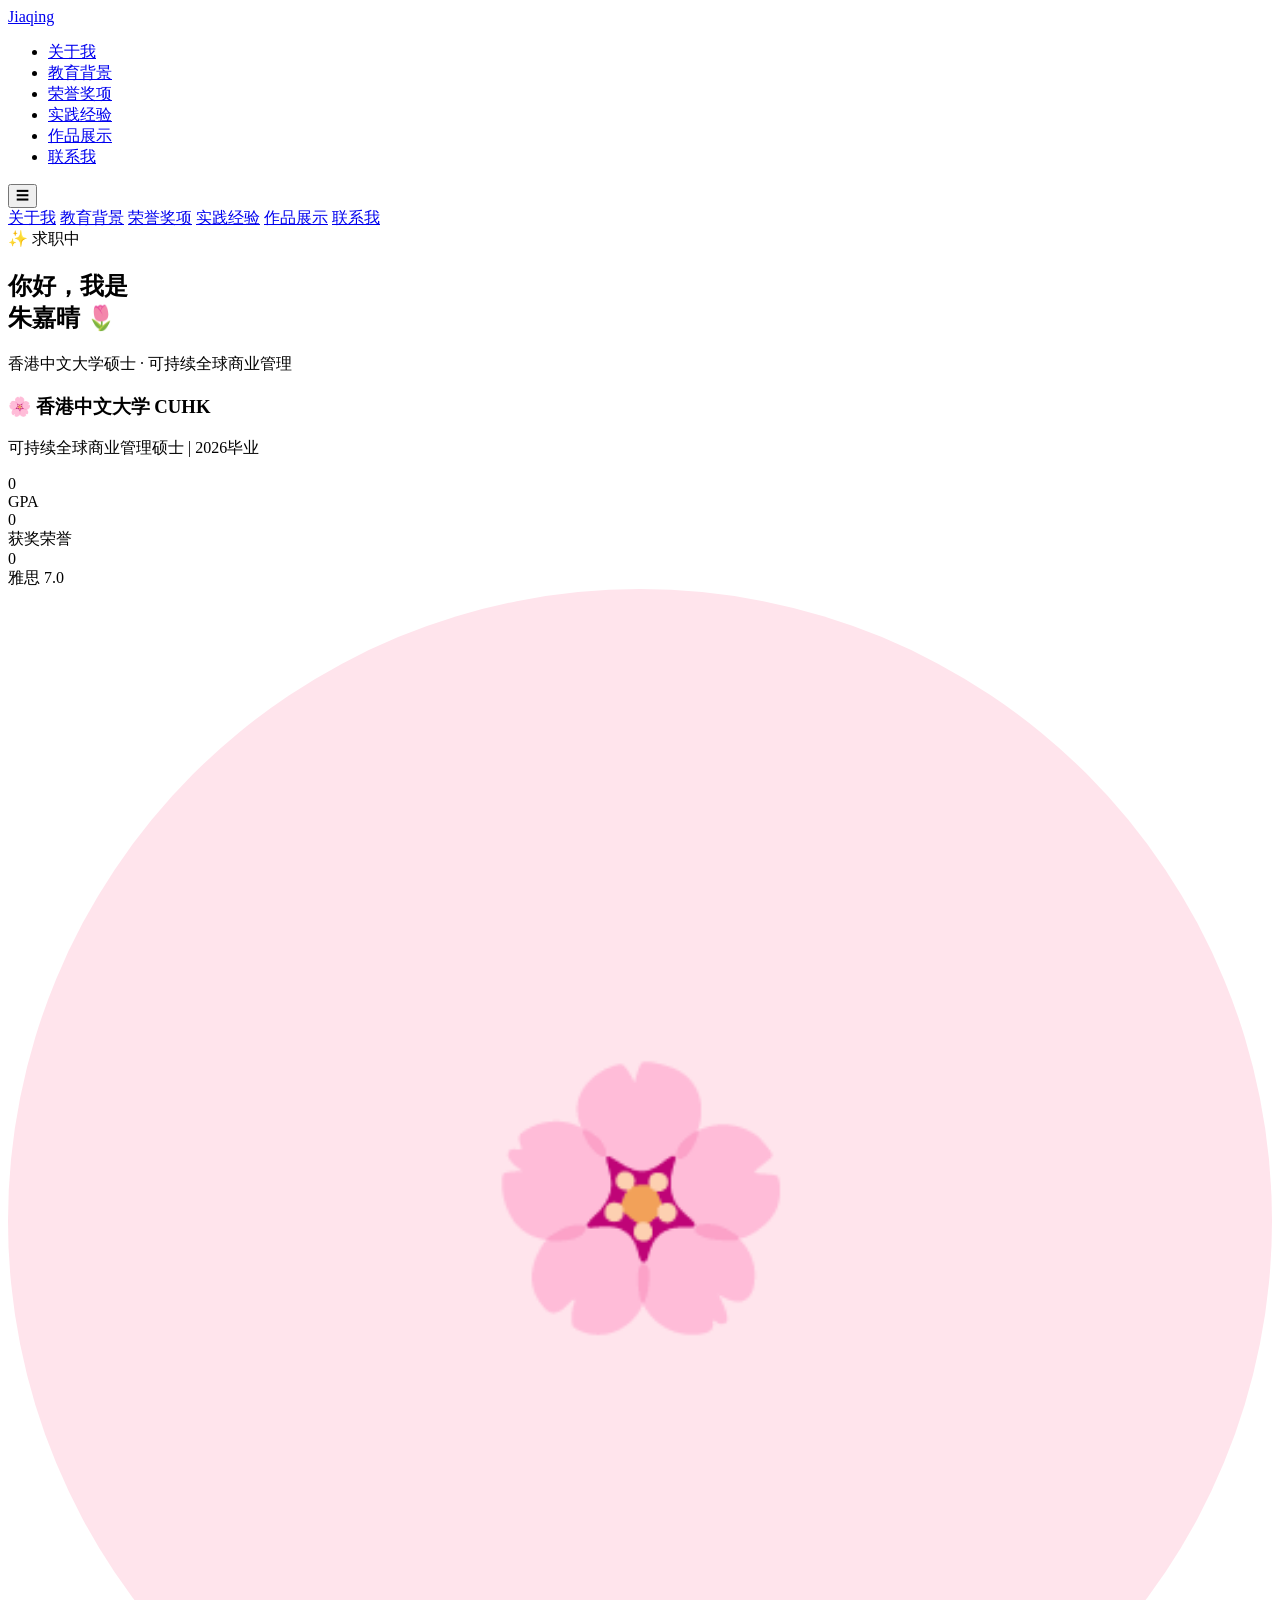
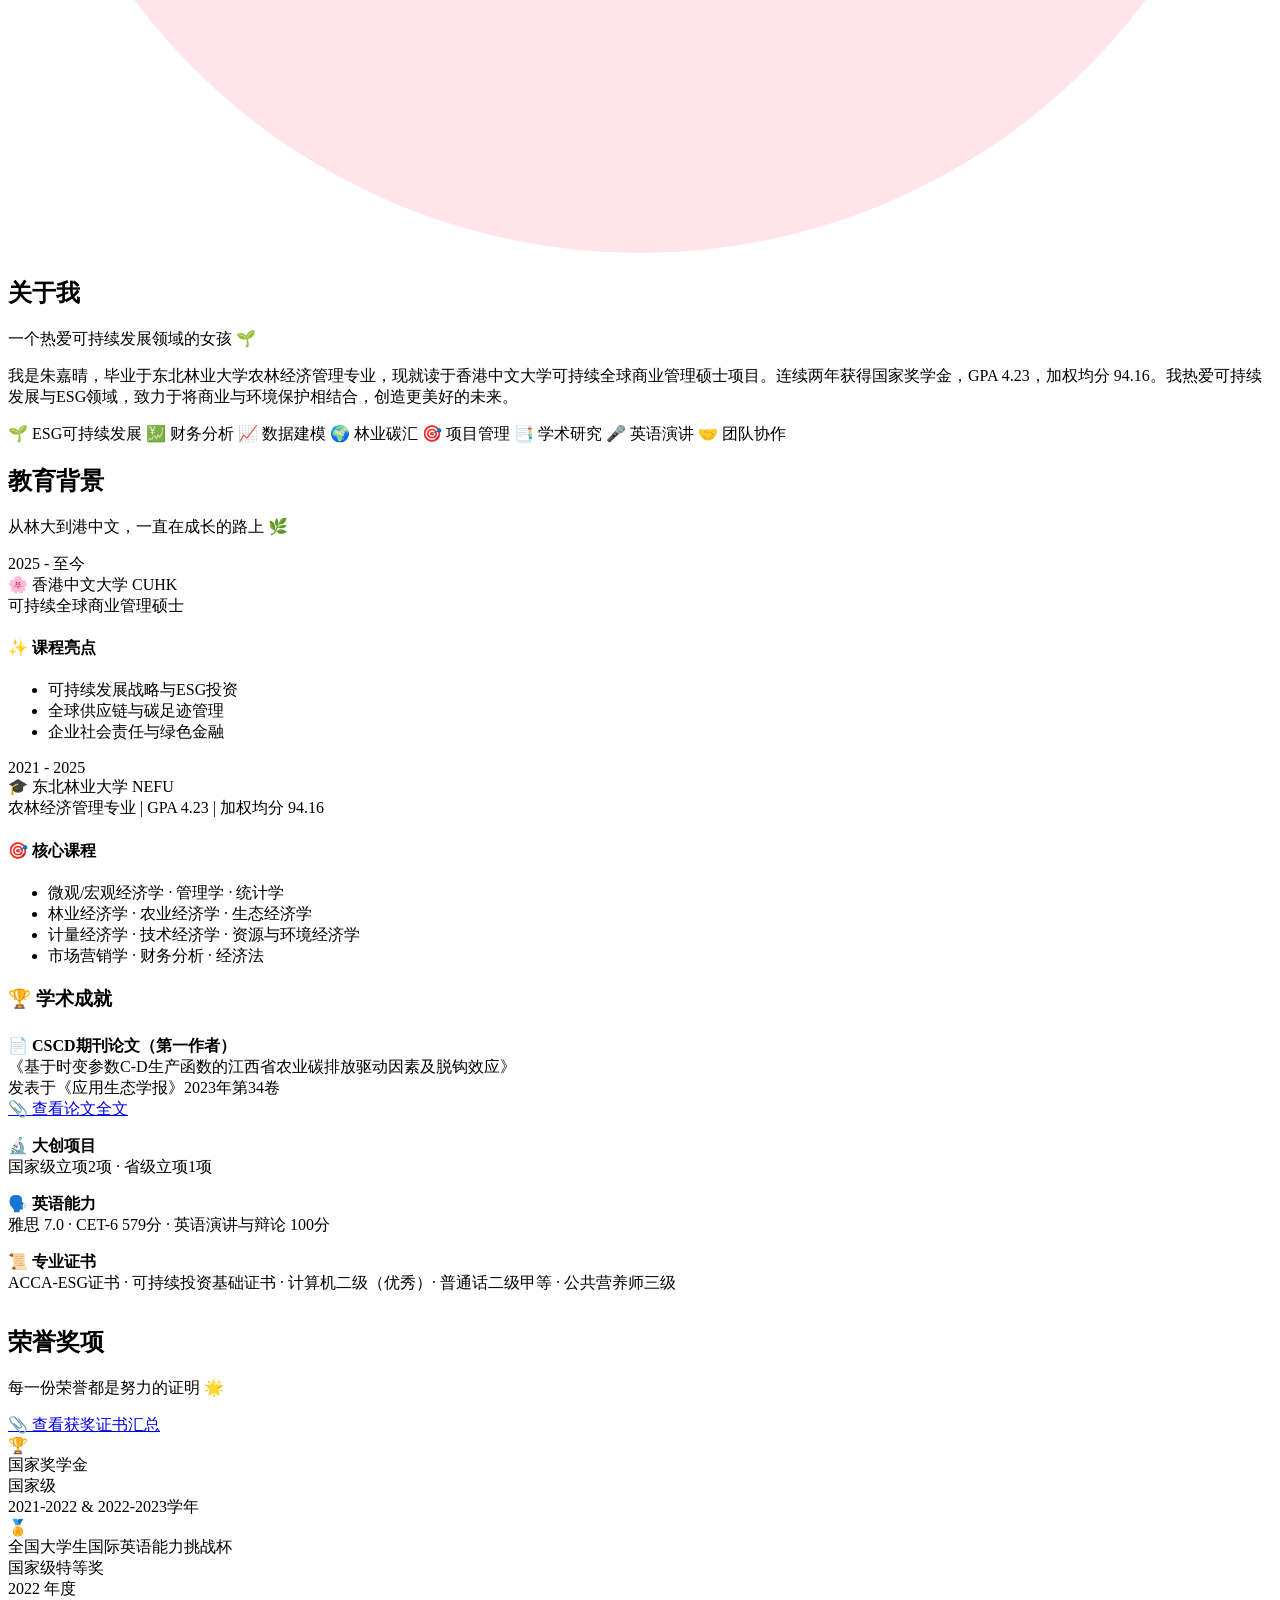
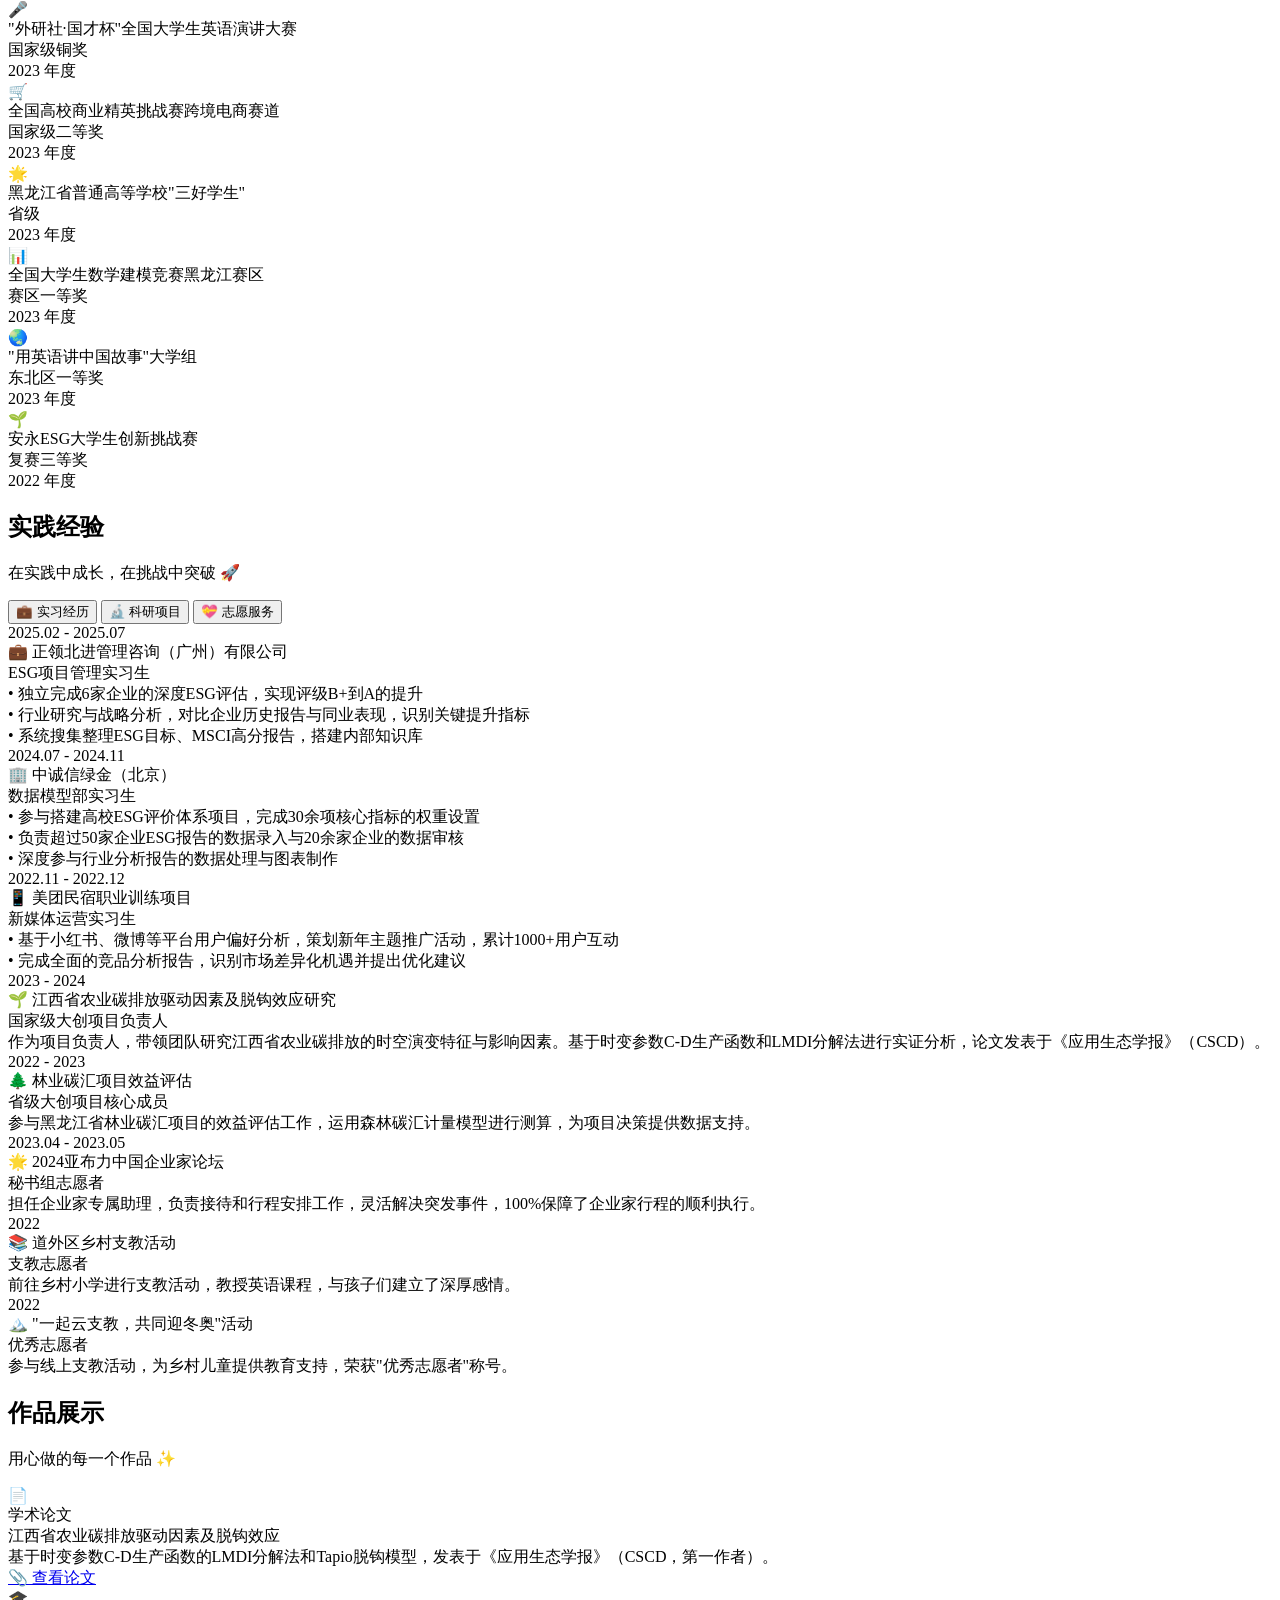
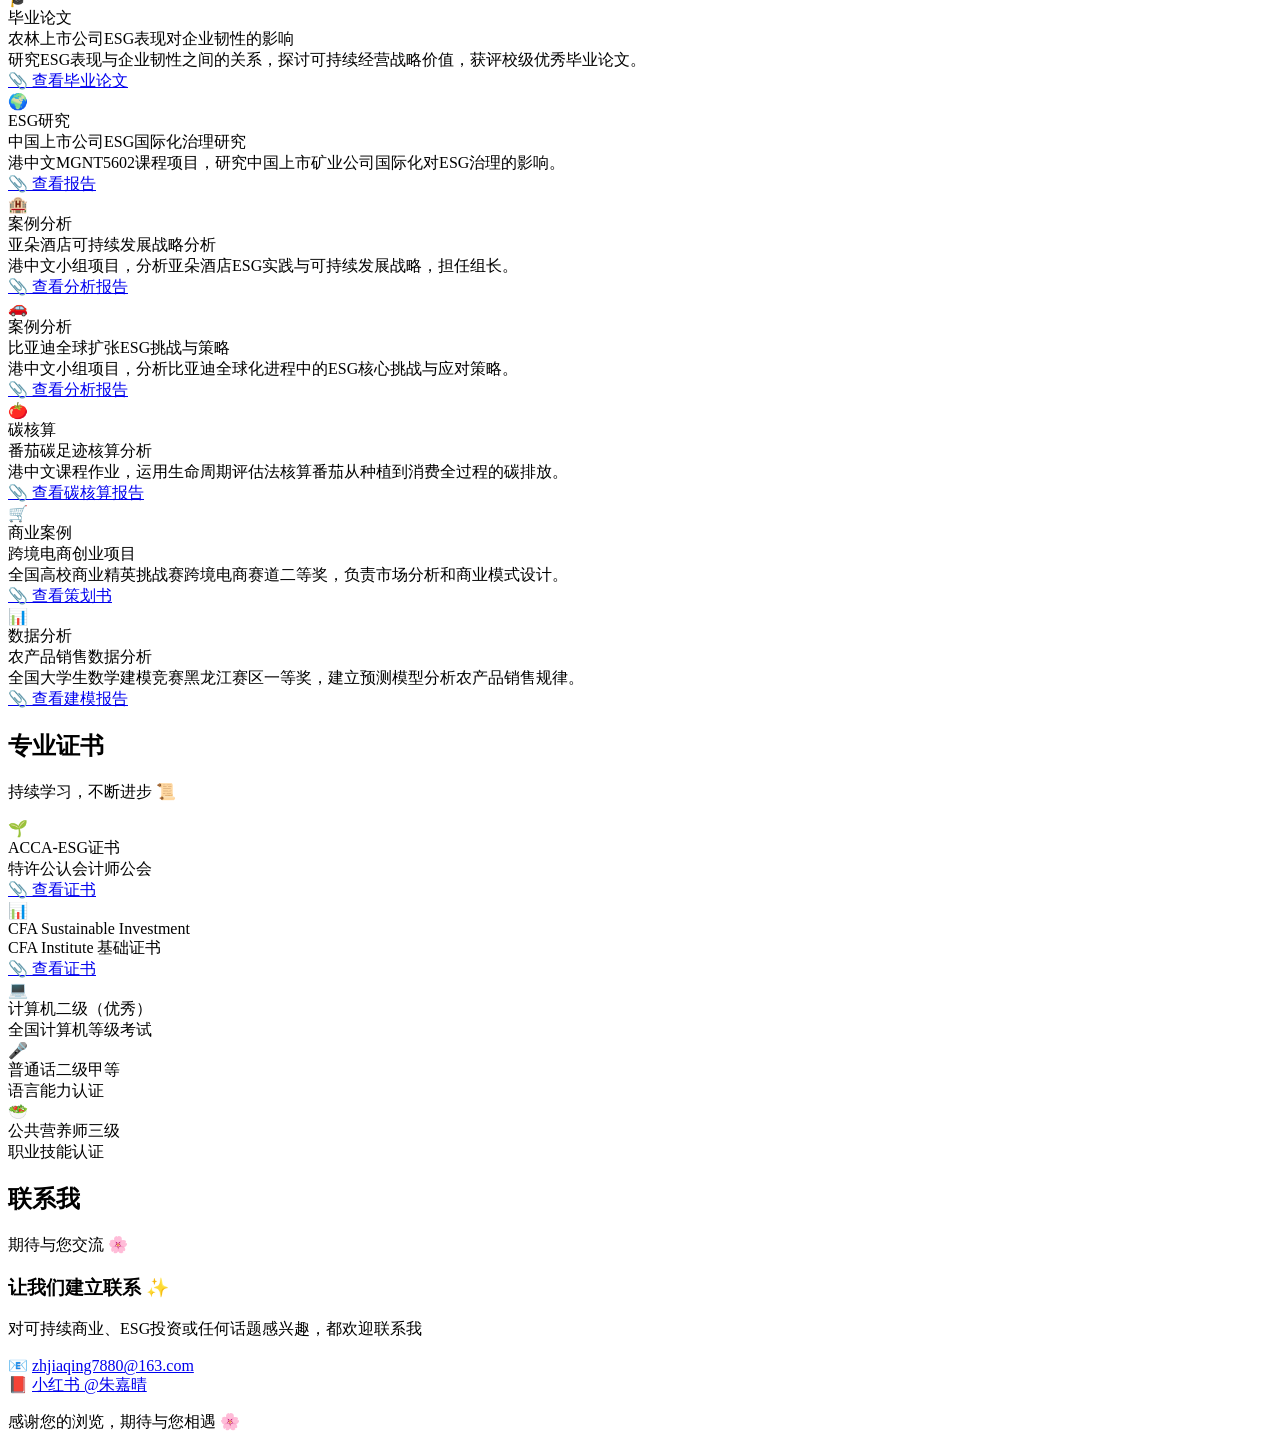
==== index.html @ a4c02001 "Add index.html" ====
<!DOCTYPE html>
<html lang="zh-CN">
<head>
  <meta charset="UTF-8">
  <meta name="viewport" content="width=device-width, initial-scale=1.0">
  <title>朱嘉晴 | 可持续商业管理</title>
  <link rel="preconnect" href="https://fonts.googleapis.com">
  <link rel="preconnect" href="https://fonts.gstatic.com" crossorigin>
  <link href="https://fonts.googleapis.com/css2?family=Noto+Sans+SC:wght@400;500;600;700;800&display=swap" rel="stylesheet">
  <link rel="stylesheet" href="styles.css">
</head>
<body>
  <!-- 导航栏 -->
  <nav class="navbar">
    <div class="nav-container">
      <a href="#" class="nav-logo">Jiaqing</a>
      <ul class="nav-links">
        <li><a href="#about" class="active">关于我</a></li>
        <li><a href="#education">教育背景</a></li>
        <li><a href="#honors">荣誉奖项</a></li>
        <li><a href="#experience">实践经验</a></li>
        <li><a href="#works">作品展示</a></li>
        <li><a href="#contact">联系我</a></li>
      </ul>
      <button class="mobile-menu-btn" onclick="toggleMobileMenu()">☰</button>
    </div>
    <div class="mobile-nav" id="mobileNav">
      <a href="#about">关于我</a>
      <a href="#education">教育背景</a>
      <a href="#honors">荣誉奖项</a>
      <a href="#experience">实践经验</a>
      <a href="#works">作品展示</a>
      <a href="#contact">联系我</a>
    </div>
  </nav>

  <!-- Hero区域 -->
  <section class="hero" id="hero">
    <div class="hero-container">
      <div class="hero-content">
        <span class="hero-badge">✨ 求职中</span>
        <h1 class="hero-title">
          你好，我是<br>
          <span>朱嘉晴</span> 🌷
        </h1>
        <p class="hero-subtitle">香港中文大学硕士 · 可持续全球商业管理</p>
        
        <div class="hero-university">
          <h3>🌸 香港中文大学 CUHK</h3>
          <p>可持续全球商业管理硕士 | 2026毕业</p>
        </div>
        
        <div class="hero-stats">
          <div class="stat-item">
            <div class="stat-number" data-target="4.23">0</div>
            <div class="stat-label">GPA</div>
          </div>
          <div class="stat-item">
            <div class="stat-number" data-target="35">0</div>
            <div class="stat-label">获奖荣誉</div>
          </div>
          <div class="stat-item">
            <div class="stat-number" data-target="7.0">0</div>
            <div class="stat-label">雅思 7.0</div>
          </div>
        </div>
      </div>
      
      <div class="hero-avatar">
        <div class="avatar-container">
          <div class="avatar-circle">
            <img src="avatar.jpg" alt="朱嘉晴" onerror="this.src='data:image/svg+xml,<svg xmlns=%22http://www.w3.org/2000/svg%22 viewBox=%220 0 400 400%22><circle fill=%22%23FFE4EC%22 cx=%22200%22 cy=%22200%22 r=%22200%22/><text x=%22200%22 y=%22220%22 text-anchor=%22middle%22 fill=%22%23FF9CC2%22 font-size=%2280%22>🌸</text></svg>'">
          </div>
          <div class="avatar-decoration"></div>
        </div>
      </div>
    </div>
  </section>

  <!-- 关于我 -->
  <section class="container" id="about">
    <div class="section-title">
      <h2>关于我</h2>
      <p>一个热爱可持续发展领域的女孩 🌱</p>
    </div>
    <div class="about scroll-animate">
      <p class="about-intro">
        我是朱嘉晴，毕业于东北林业大学农林经济管理专业，现就读于香港中文大学可持续全球商业管理硕士项目。连续两年获得国家奖学金，GPA 4.23，加权均分 94.16。我热爱可持续发展与ESG领域，致力于将商业与环境保护相结合，创造更美好的未来。
      </p>
      
      <div class="skills-grid">
        <span class="skill-tag">🌱 ESG可持续发展</span>
        <span class="skill-tag">💹 财务分析</span>
        <span class="skill-tag">📈 数据建模</span>
        <span class="skill-tag">🌍 林业碳汇</span>
        <span class="skill-tag">🎯 项目管理</span>
        <span class="skill-tag">📑 学术研究</span>
        <span class="skill-tag">🎤 英语演讲</span>
        <span class="skill-tag">🤝 团队协作</span>
      </div>
    </div>
  </section>

  <!-- 教育背景 -->
  <section class="container" id="education">
    <div class="section-title">
      <h2>教育背景</h2>
      <p>从林大到港中文，一直在成长的路上 🌿</p>
    </div>
    <div class="education-grid">
      <div class="education-main scroll-animate">
        <div class="timeline">
          <div class="timeline-item">
            <div class="timeline-date">2025 - 至今</div>
            <div class="timeline-title">🌸 香港中文大学 CUHK</div>
            <div class="timeline-subtitle">可持续全球商业管理硕士</div>
            <div class="edu-highlight">
              <h4>✨ 课程亮点</h4>
              <ul>
                <li>可持续发展战略与ESG投资</li>
                <li>全球供应链与碳足迹管理</li>
                <li>企业社会责任与绿色金融</li>
              </ul>
            </div>
          </div>
          
          <div class="timeline-item">
            <div class="timeline-date">2021 - 2025</div>
            <div class="timeline-title">🎓 东北林业大学 NEFU</div>
            <div class="timeline-subtitle">农林经济管理专业 | GPA 4.23 | 加权均分 94.16</div>
            <div class="edu-highlight">
              <h4>🎯 核心课程</h4>
              <ul>
                <li>微观/宏观经济学 · 管理学 · 统计学</li>
                <li>林业经济学 · 农业经济学 · 生态经济学</li>
                <li>计量经济学 · 技术经济学 · 资源与环境经济学</li>
                <li>市场营销学 · 财务分析 · 经济法</li>
              </ul>
            </div>
          </div>
        </div>
      </div>
      
      <div class="scroll-animate">
        <div class="about" style="margin-bottom: 1.5rem;">
          <h3 style="color: var(--pink-deep); margin-bottom: 1rem;">🏆 学术成就</h3>
          <ul style="list-style: none; padding: 0;">
            <li style="padding: 0.5rem 0; border-bottom: 1px dashed var(--pink-soft);">
              <strong>📄 CSCD期刊论文（第一作者）</strong><br>
              <span style="color: var(--text-light);">《基于时变参数C-D生产函数的江西省农业碳排放驱动因素及脱钩效应》<br>发表于《应用生态学报》2023年第34卷</span>
              <br><a href="documents/学术论文/基于时变参数C-D生产函数...业碳排放驱动因素及脱钩效应_朱嘉晴.pdf" target="_blank" class="doc-link">📎 查看论文全文</a>
            </li>
            <li style="padding: 0.5rem 0; border-bottom: 1px dashed var(--pink-soft);">
              <strong>🔬 大创项目</strong><br>
              <span style="color: var(--text-light);">国家级立项2项 · 省级立项1项</span>
            </li>
            <li style="padding: 0.5rem 0; border-bottom: 1px dashed var(--pink-soft);">
              <strong>🗣️ 英语能力</strong><br>
              <span style="color: var(--text-light);">雅思 7.0 · CET-6 579分 · 英语演讲与辩论 100分</span>
            </li>
            <li style="padding: 0.5rem 0;">
              <strong>📜 专业证书</strong><br>
              <span style="color: var(--text-light);">ACCA-ESG证书 · 可持续投资基础证书 · 计算机二级（优秀）· 普通话二级甲等 · 公共营养师三级</span>
            </li>
          </ul>
        </div>
      </div>
    </div>
  </section>

      <!-- 荣誉奖项 -->
  <section class="container" id="honors">
    <div class="section-title">
      <h2>荣誉奖项</h2>
      <p>每一份荣誉都是努力的证明 🌟</p>
      <a href="documents/证书证明/获奖证明.pdf" target="_blank" class="section-doc-link">📎 查看获奖证书汇总</a>
    </div>
    <div class="honors-grid">
      <div class="honor-card scroll-animate">
        <div class="honor-icon">🏆</div>
        <div class="honor-title">国家奖学金</div>
        <div class="honor-level level-national">国家级</div>
        <div class="honor-year">2021-2022 & 2022-2023学年</div>
      </div>
      
      <div class="honor-card scroll-animate">
        <div class="honor-icon">🏅</div>
        <div class="honor-title">全国大学生国际英语能力挑战杯</div>
        <div class="honor-level level-national">国家级特等奖</div>
        <div class="honor-year">2022 年度</div>
      </div>
      
      <div class="honor-card scroll-animate">
        <div class="honor-icon">🎤</div>
        <div class="honor-title">"外研社·国才杯"全国大学生英语演讲大赛</div>
        <div class="honor-level level-national">国家级铜奖</div>
        <div class="honor-year">2023 年度</div>
      </div>
      
      <div class="honor-card scroll-animate">
        <div class="honor-icon">🛒</div>
        <div class="honor-title">全国高校商业精英挑战赛跨境电商赛道</div>
        <div class="honor-level level-national">国家级二等奖</div>
        <div class="honor-year">2023 年度</div>
      </div>
      
      <div class="honor-card scroll-animate">
        <div class="honor-icon">🌟</div>
        <div class="honor-title">黑龙江省普通高等学校"三好学生"</div>
        <div class="honor-level level-provincial">省级</div>
        <div class="honor-year">2023 年度</div>
      </div>
      
      <div class="honor-card scroll-animate">
        <div class="honor-icon">📊</div>
        <div class="honor-title">全国大学生数学建模竞赛黑龙江赛区</div>
        <div class="honor-level level-provincial">赛区一等奖</div>
        <div class="honor-year">2023 年度</div>
      </div>
      
      <div class="honor-card scroll-animate">
        <div class="honor-icon">🌏</div>
        <div class="honor-title">"用英语讲中国故事"大学组</div>
        <div class="honor-level level-provincial">东北区一等奖</div>
        <div class="honor-year">2023 年度</div>
      </div>
      
      <div class="honor-card scroll-animate">
        <div class="honor-icon">🌱</div>
        <div class="honor-title">安永ESG大学生创新挑战赛</div>
        <div class="honor-level level-provincial">复赛三等奖</div>
        <div class="honor-year">2022 年度</div>
      </div>
    </div>
  </section>

  <!-- 实践经验 -->
  <section class="container" id="experience">
    <div class="section-title">
      <h2>实践经验</h2>
      <p>在实践中成长，在挑战中突破 🚀</p>
    </div>
    
    <div class="experience-tabs">
      <button class="exp-tab active" onclick="switchTab('internship')">💼 实习经历</button>
      <button class="exp-tab" onclick="switchTab('research')">🔬 科研项目</button>
      <button class="exp-tab" onclick="switchTab('volunteer')">💝 志愿服务</button>
    </div>
    
    <div class="about scroll-animate">
      <!-- 实习经历 -->
      <div class="experience-content active" id="internship">
        <div class="timeline">
          <div class="timeline-item">
            <div class="timeline-date">2025.02 - 2025.07</div>
            <div class="timeline-title">💼 正领北进管理咨询（广州）有限公司</div>
            <div class="timeline-subtitle">ESG项目管理实习生</div>
            <div class="timeline-desc">
              • 独立完成6家企业的深度ESG评估，实现评级B+到A的提升<br>
              • 行业研究与战略分析，对比企业历史报告与同业表现，识别关键提升指标<br>
              • 系统搜集整理ESG目标、MSCI高分报告，搭建内部知识库
            </div>
          </div>
          
          <div class="timeline-item">
            <div class="timeline-date">2024.07 - 2024.11</div>
            <div class="timeline-title">🏢 中诚信绿金（北京）</div>
            <div class="timeline-subtitle">数据模型部实习生</div>
            <div class="timeline-desc">
              • 参与搭建高校ESG评价体系项目，完成30余项核心指标的权重设置<br>
              • 负责超过50家企业ESG报告的数据录入与20余家企业的数据审核<br>
              • 深度参与行业分析报告的数据处理与图表制作
            </div>
          </div>
          
          <div class="timeline-item">
            <div class="timeline-date">2022.11 - 2022.12</div>
            <div class="timeline-title">📱 美团民宿职业训练项目</div>
            <div class="timeline-subtitle">新媒体运营实习生</div>
            <div class="timeline-desc">
              • 基于小红书、微博等平台用户偏好分析，策划新年主题推广活动，累计1000+用户互动<br>
              • 完成全面的竞品分析报告，识别市场差异化机遇并提出优化建议
            </div>
          </div>
        </div>
      </div>
      
      <!-- 科研项目 -->
      <div class="experience-content" id="research">
        <div class="timeline">
          <div class="timeline-item">
            <div class="timeline-date">2023 - 2024</div>
            <div class="timeline-title">🌱 江西省农业碳排放驱动因素及脱钩效应研究</div>
            <div class="timeline-subtitle">国家级大创项目负责人</div>
            <div class="timeline-desc">
              作为项目负责人，带领团队研究江西省农业碳排放的时空演变特征与影响因素。基于时变参数C-D生产函数和LMDI分解法进行实证分析，论文发表于《应用生态学报》（CSCD）。
            </div>
          </div>
          
          <div class="timeline-item">
            <div class="timeline-date">2022 - 2023</div>
            <div class="timeline-title">🌲 林业碳汇项目效益评估</div>
            <div class="timeline-subtitle">省级大创项目核心成员</div>
            <div class="timeline-desc">
              参与黑龙江省林业碳汇项目的效益评估工作，运用森林碳汇计量模型进行测算，为项目决策提供数据支持。
            </div>
          </div>
        </div>
      </div>
      
      <!-- 志愿服务 -->
      <div class="experience-content" id="volunteer">
        <div class="timeline">
          <div class="timeline-item">
            <div class="timeline-date">2023.04 - 2023.05</div>
            <div class="timeline-title">🌟 2024亚布力中国企业家论坛</div>
            <div class="timeline-subtitle">秘书组志愿者</div>
            <div class="timeline-desc">
              担任企业家专属助理，负责接待和行程安排工作，灵活解决突发事件，100%保障了企业家行程的顺利执行。
            </div>
          </div>
          
          <div class="timeline-item">
            <div class="timeline-date">2022</div>
            <div class="timeline-title">📚 道外区乡村支教活动</div>
            <div class="timeline-subtitle">支教志愿者</div>
            <div class="timeline-desc">
              前往乡村小学进行支教活动，教授英语课程，与孩子们建立了深厚感情。
            </div>
          </div>
          
          <div class="timeline-item">
            <div class="timeline-date">2022</div>
            <div class="timeline-title">🏔️ "一起云支教，共同迎冬奥"活动</div>
            <div class="timeline-subtitle">优秀志愿者</div>
            <div class="timeline-desc">
              参与线上支教活动，为乡村儿童提供教育支持，荣获"优秀志愿者"称号。
            </div>
          </div>
        </div>
      </div>
    </div>
  </section>

  <!-- 作品展示 -->
  <section class="container" id="works">
    <div class="section-title">
      <h2>作品展示</h2>
      <p>用心做的每一个作品 ✨</p>
    </div>
    <div class="works-grid">
      <div class="work-card scroll-animate">
        <div class="work-image">📄</div>
        <div class="work-content">
          <span class="work-category">学术论文</span>
          <div class="work-title">江西省农业碳排放驱动因素及脱钩效应</div>
          <div class="work-desc">
            基于时变参数C-D生产函数的LMDI分解法和Tapio脱钩模型，发表于《应用生态学报》（CSCD，第一作者）。
          </div>
          <a href="documents/学术论文/基于时变参数C-D生产函数...业碳排放驱动因素及脱钩效应_朱嘉晴.pdf" target="_blank" class="work-link">📎 查看论文</a>
        </div>
      </div>
      
      <div class="work-card scroll-animate">
        <div class="work-image">🎓</div>
        <div class="work-content">
          <span class="work-category">毕业论文</span>
          <div class="work-title">农林上市公司ESG表现对企业韧性的影响</div>
          <div class="work-desc">
            研究ESG表现与企业韧性之间的关系，探讨可持续经营战略价值，获评校级优秀毕业论文。
          </div>
          <a href="documents/学术论文/2023-0189 校样文件 .pdf" target="_blank" class="work-link">📎 查看毕业论文</a>
        </div>
      </div>
      
      <div class="work-card scroll-animate">
        <div class="work-image">🌍</div>
        <div class="work-content">
          <span class="work-category">ESG研究</span>
          <div class="work-title">中国上市公司ESG国际化治理研究</div>
          <div class="work-desc">
            港中文MGNT5602课程项目，研究中国上市矿业公司国际化对ESG治理的影响。
          </div>
          <a href="documents/港中文作业/MGNT5602NA-GroupESGResearchProjectPresentation-20260203.pdf" target="_blank" class="work-link">📎 查看报告</a>
        </div>
      </div>
      
      <div class="work-card scroll-animate">
        <div class="work-image">🏨</div>
        <div class="work-content">
          <span class="work-category">案例分析</span>
          <div class="work-title">亚朵酒店可持续发展战略分析</div>
          <div class="work-desc">
            港中文小组项目，分析亚朵酒店ESG实践与可持续发展战略，担任组长。
          </div>
          <a href="documents/港中文作业/group1 Atour.pdf" target="_blank" class="work-link">📎 查看分析报告</a>
        </div>
      </div>
      
      <div class="work-card scroll-animate">
        <div class="work-image">🚗</div>
        <div class="work-content">
          <span class="work-category">案例分析</span>
          <div class="work-title">比亚迪全球扩张ESG挑战与策略</div>
          <div class="work-desc">
            港中文小组项目，分析比亚迪全球化进程中的ESG核心挑战与应对策略。
          </div>
          <a href="documents/港中文作业/group8-BYD.pdf" target="_blank" class="work-link">📎 查看分析报告</a>
        </div>
      </div>
      
      <div class="work-card scroll-animate">
        <div class="work-image">🍅</div>
        <div class="work-content">
          <span class="work-category">碳核算</span>
          <div class="work-title">番茄碳足迹核算分析</div>
          <div class="work-desc">
            港中文课程作业，运用生命周期评估法核算番茄从种植到消费全过程的碳排放。
          </div>
          <a href="documents/港中文作业/Calculate the carbon footprint of tomatoes(1).pdf" target="_blank" class="work-link">📎 查看碳核算报告</a>
        </div>
      </div>
      
      <div class="work-card scroll-animate">
        <div class="work-image">🛒</div>
        <div class="work-content">
          <span class="work-category">商业案例</span>
          <div class="work-title">跨境电商创业项目</div>
          <div class="work-desc">
            全国高校商业精英挑战赛跨境电商赛道二等奖，负责市场分析和商业模式设计。
          </div>
          <a href="documents/比赛项目/跨境电商直播选品策划书.pdf" target="_blank" class="work-link">📎 查看策划书</a>
        </div>
      </div>
      
      <div class="work-card scroll-animate">
        <div class="work-image">📊</div>
        <div class="work-content">
          <span class="work-category">数据分析</span>
          <div class="work-title">农产品销售数据分析</div>
          <div class="work-desc">
            全国大学生数学建模竞赛黑龙江赛区一等奖，建立预测模型分析农产品销售规律。
          </div>
          <a href="documents/比赛项目/2022数学建模.pdf" target="_blank" class="work-link">📎 查看建模报告</a>
        </div>
      </div>
    </div>
  </section>

  <!-- 证书展示 -->
  <section class="container">
    <div class="section-title">
      <h2>专业证书</h2>
      <p>持续学习，不断进步 📜</p>
    </div>
    <div class="certificates-scroll scroll-animate">
      <div class="cert-card">
        <div class="cert-icon">🌱</div>
        <div class="cert-title">ACCA-ESG证书</div>
        <div class="cert-org">特许公认会计师公会</div>
        <a href="documents/证书证明/ACCA-ESG.pdf" target="_blank" class="cert-link">📎 查看证书</a>
      </div>
      <div class="cert-card">
        <div class="cert-icon">📊</div>
        <div class="cert-title">CFA Sustainable Investment</div>
        <div class="cert-org">CFA Institute 基础证书</div>
        <a href="documents/证书证明/CFA ESG可持续投资基础证书.pdf" target="_blank" class="cert-link">📎 查看证书</a>
      </div>
      <div class="cert-card">
        <div class="cert-icon">💻</div>
        <div class="cert-title">计算机二级（优秀）</div>
        <div class="cert-org">全国计算机等级考试</div>
      </div>
      <div class="cert-card">
        <div class="cert-icon">🎤</div>
        <div class="cert-title">普通话二级甲等</div>
        <div class="cert-org">语言能力认证</div>
      </div>
      <div class="cert-card">
        <div class="cert-icon">🥗</div>
        <div class="cert-title">公共营养师三级</div>
        <div class="cert-org">职业技能认证</div>
      </div>
    </div>
  </section>

  <!-- 联系我 -->
  <section class="container" id="contact">
    <div class="section-title">
      <h2>联系我</h2>
      <p>期待与您交流 🌸</p>
    </div>
    <div class="contact scroll-animate">
      <h3 class="contact-title">让我们建立联系 ✨</h3>
      <p class="contact-subtitle">对可持续商业、ESG投资或任何话题感兴趣，都欢迎联系我</p>
      
      <div class="contact-methods">
        <div class="contact-item">
          <span>📧</span>
          <a href="mailto:zhjiaqing7880@163.com">zhjiaqing7880@163.com</a>
        </div>
        <div class="contact-item">
          <span>📕</span>
          <a href="https://xhslink.com/m/3hFzVVhksET" target="_blank">小红书 @朱嘉晴</a>
        </div>
      </div>
    </div>
  </section>

  <!-- 页脚 -->
  <footer class="footer">
    <p>感谢您的浏览，期待与您相遇 🌸</p>
  </footer>

  <script src="script.js"></script>
</body>
</html>
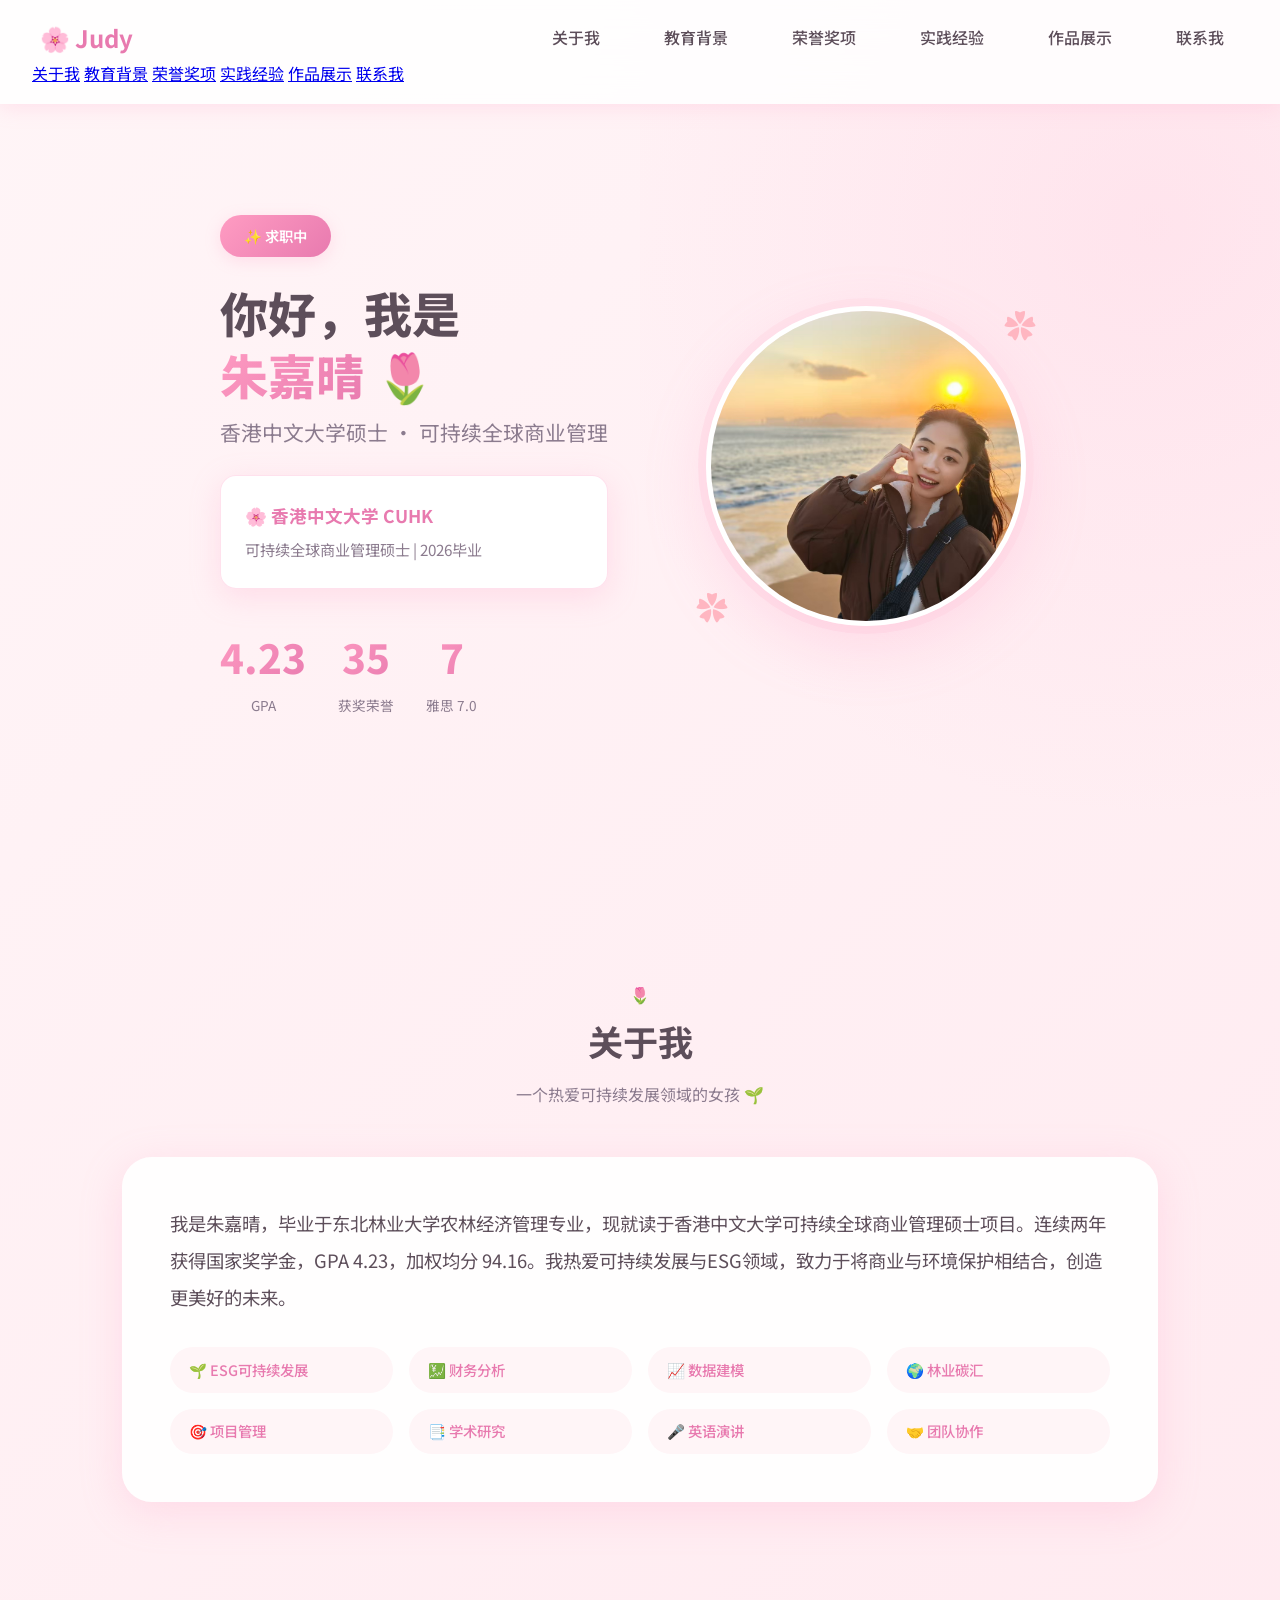
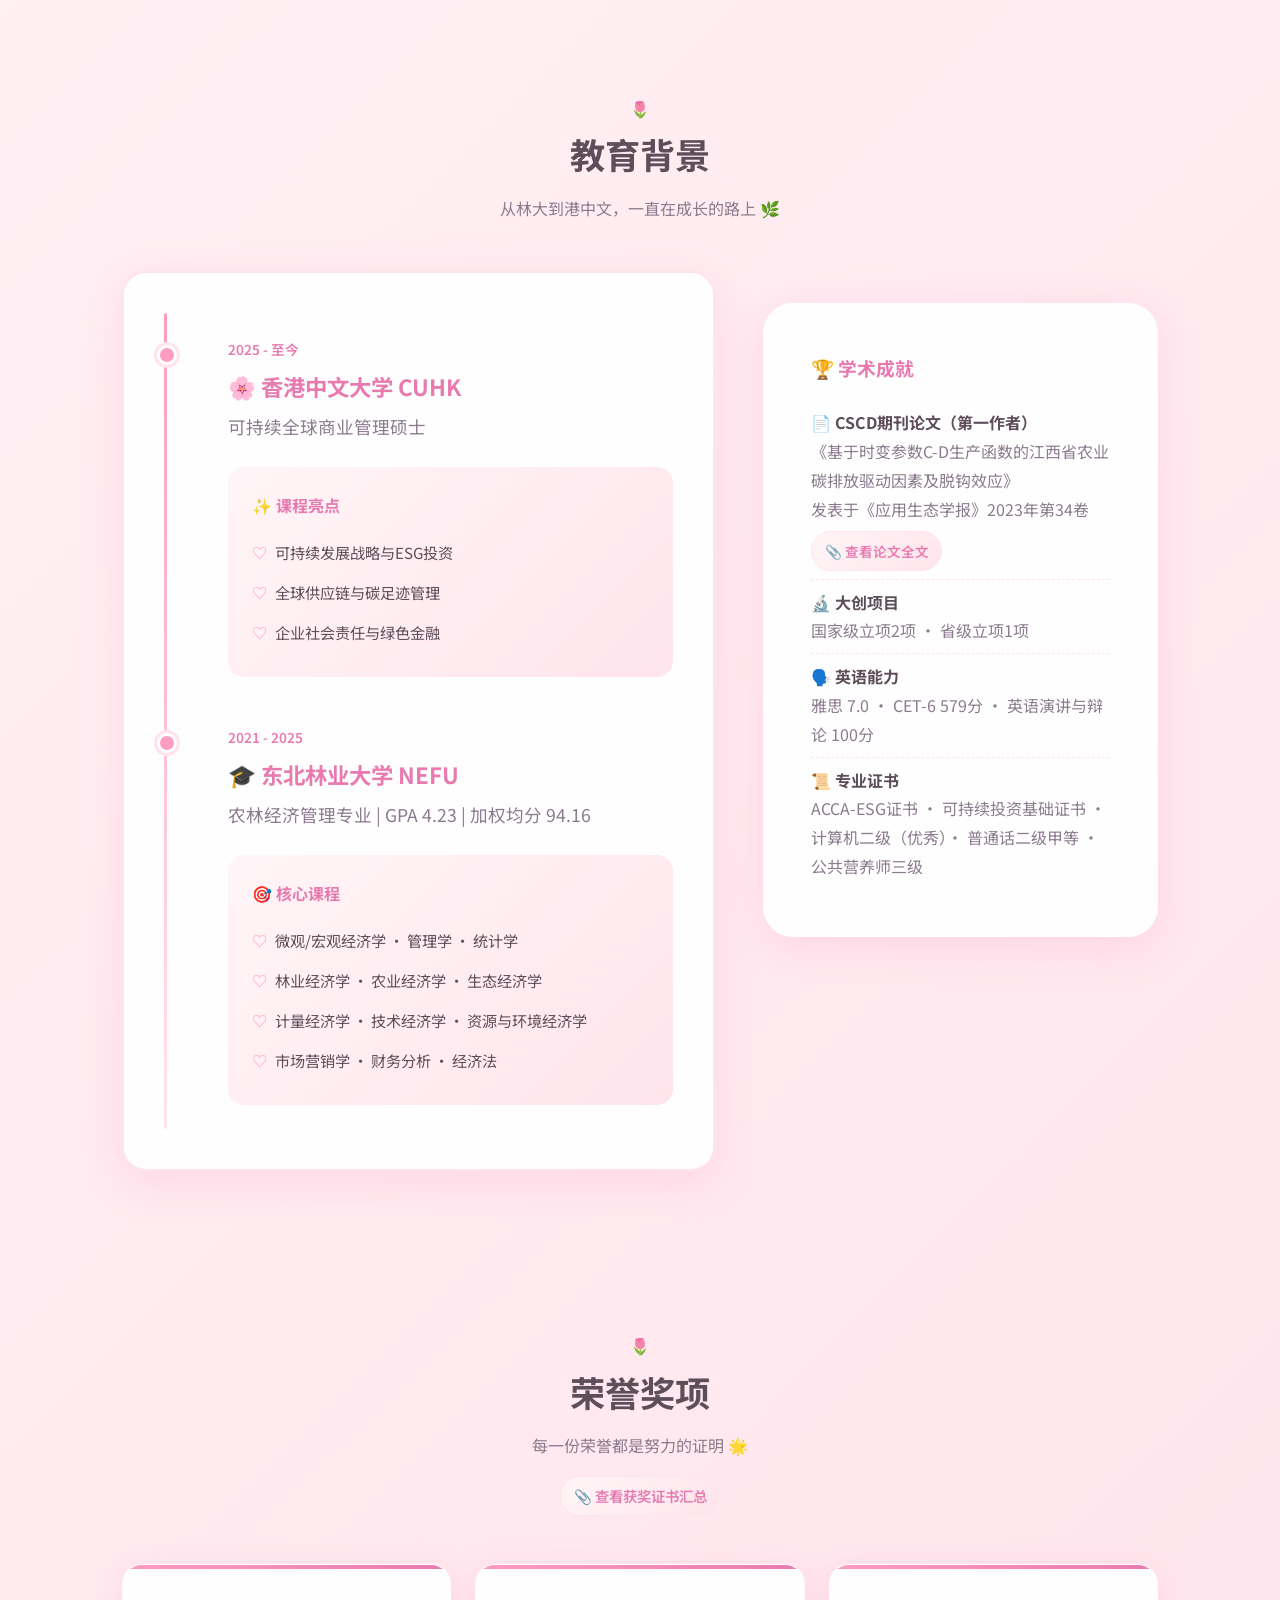
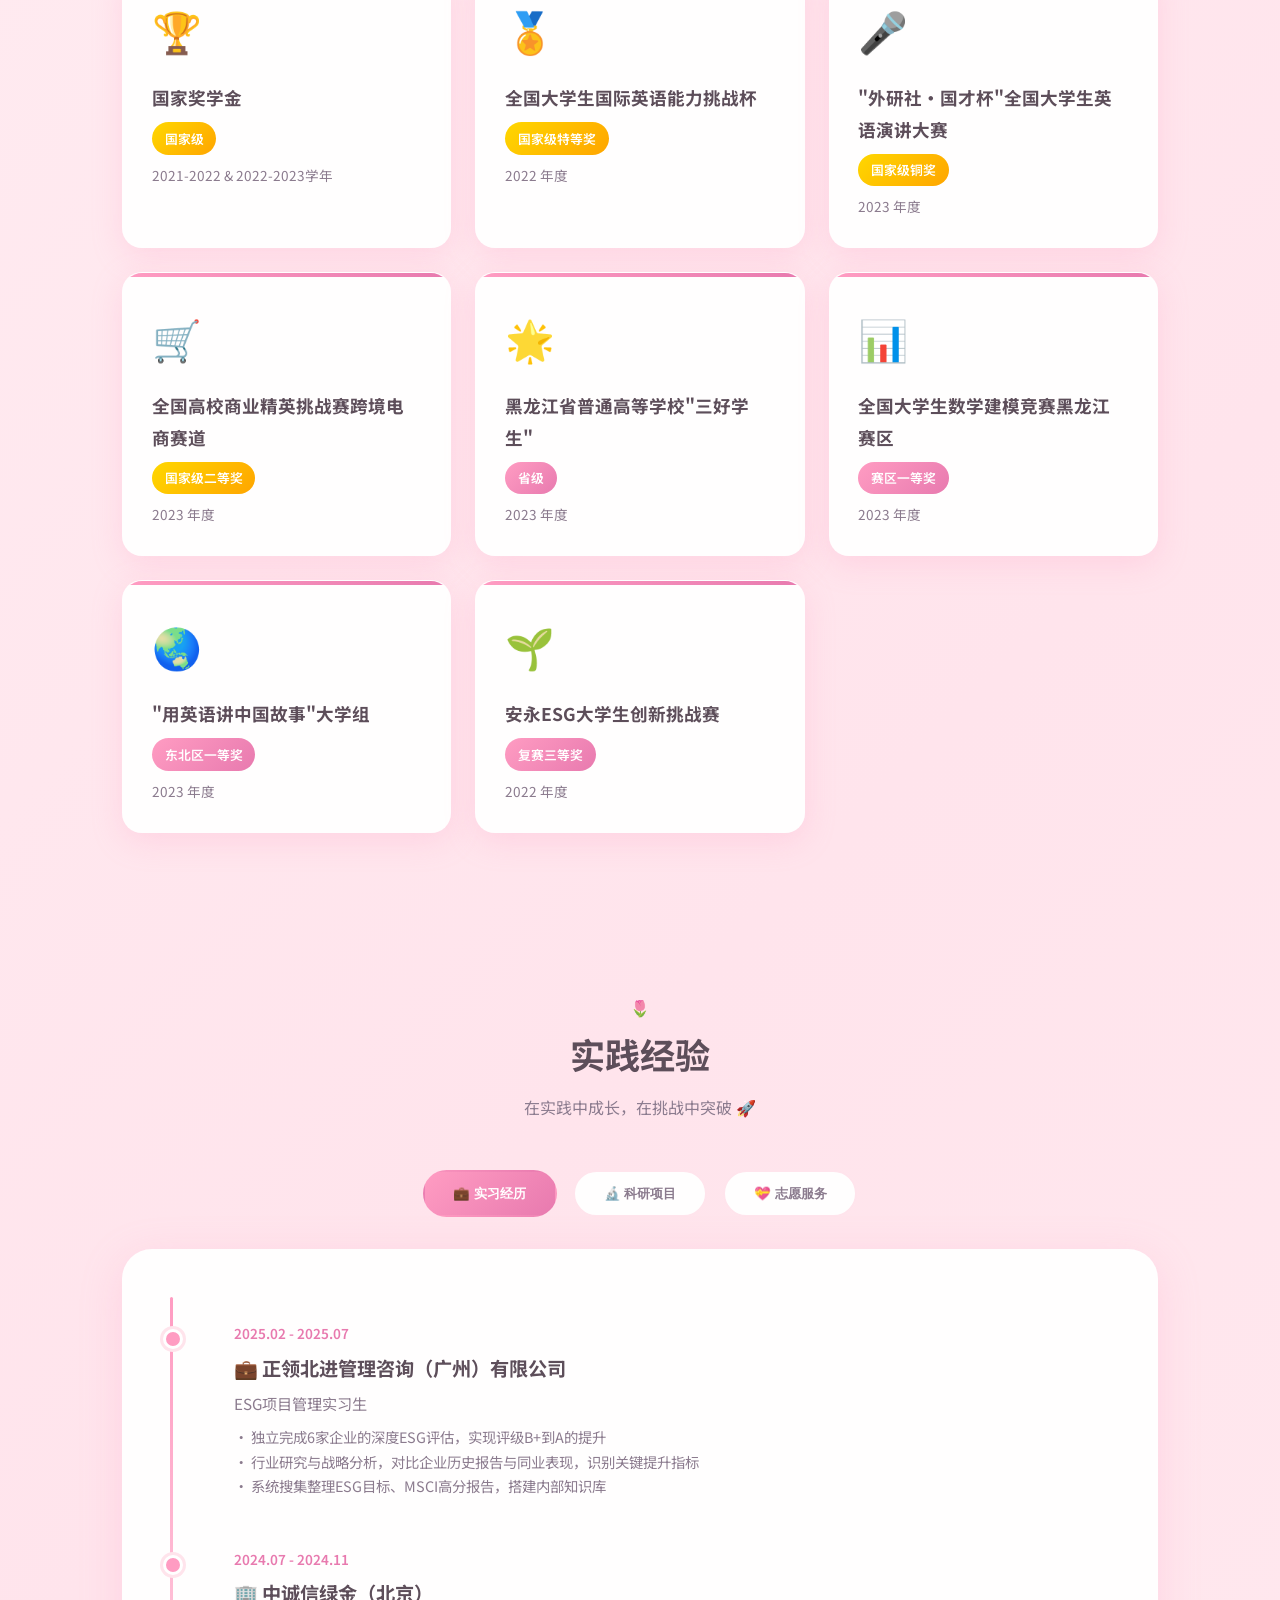
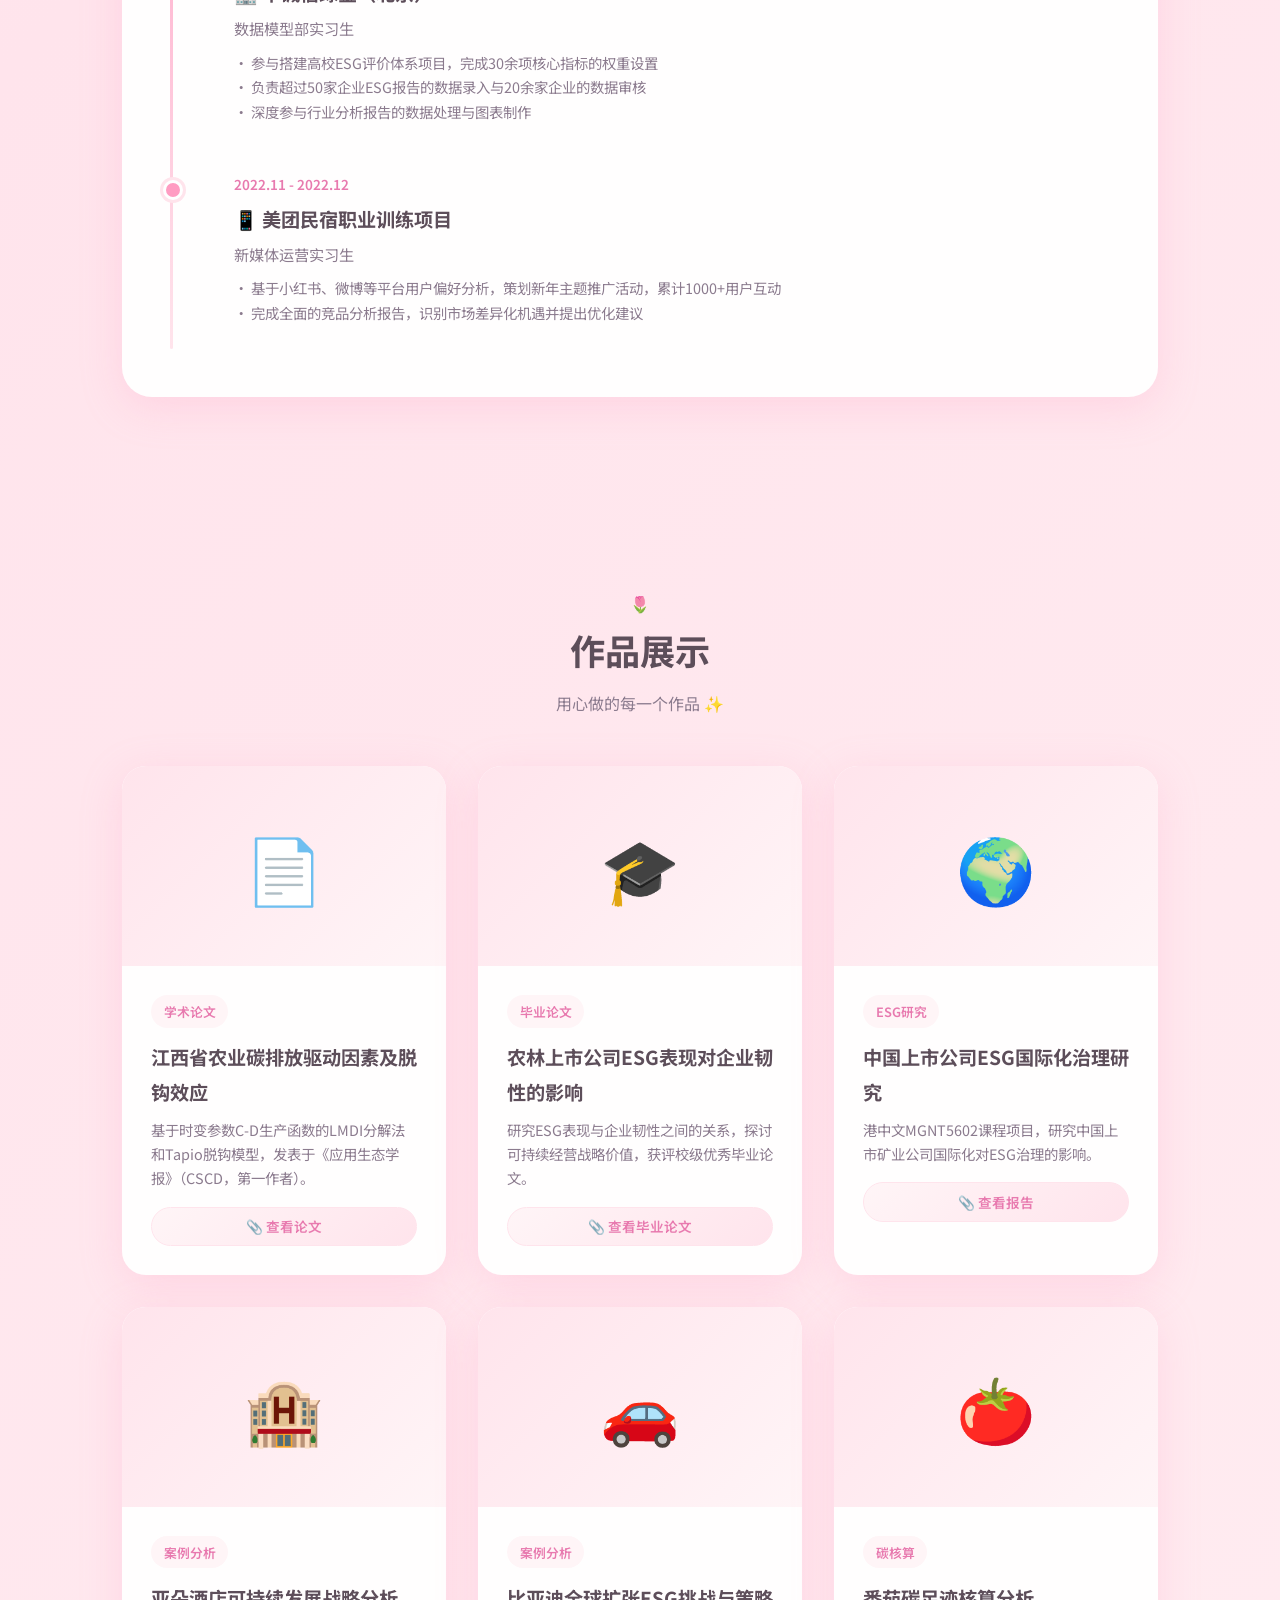
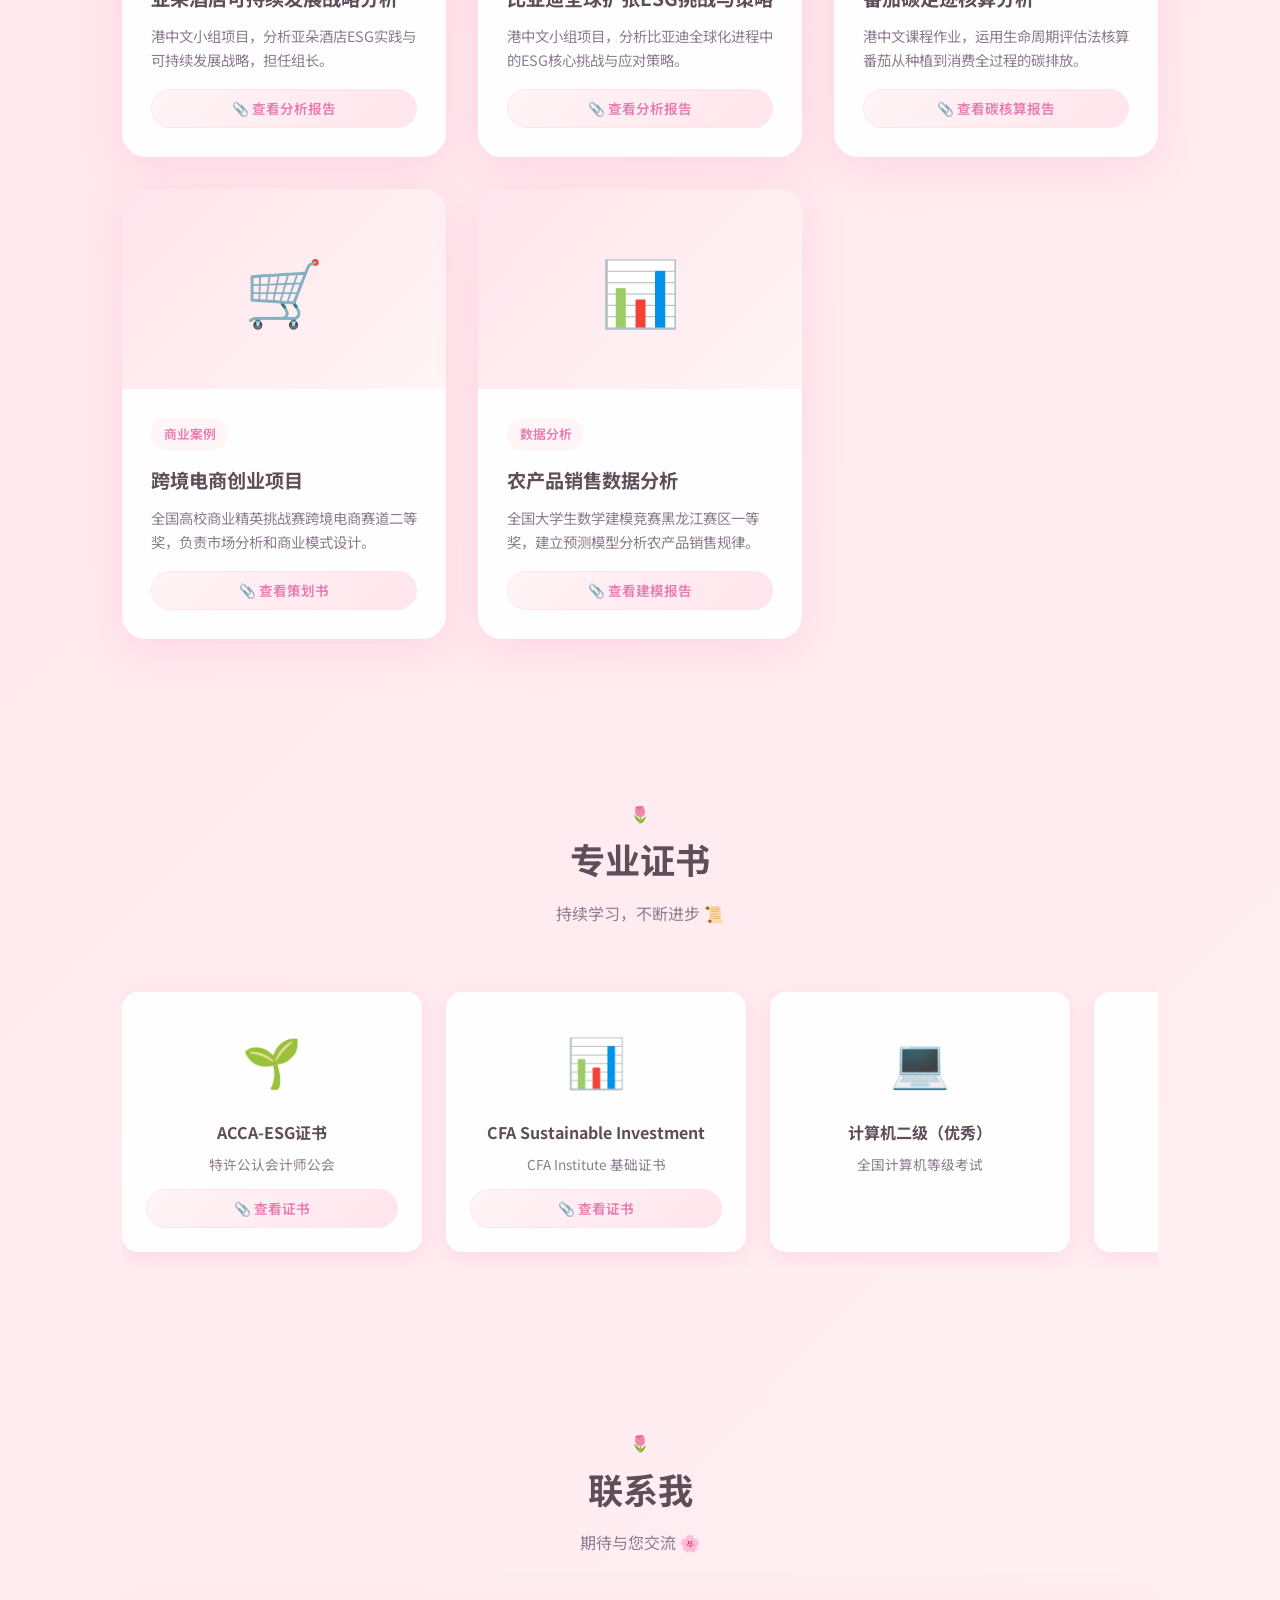
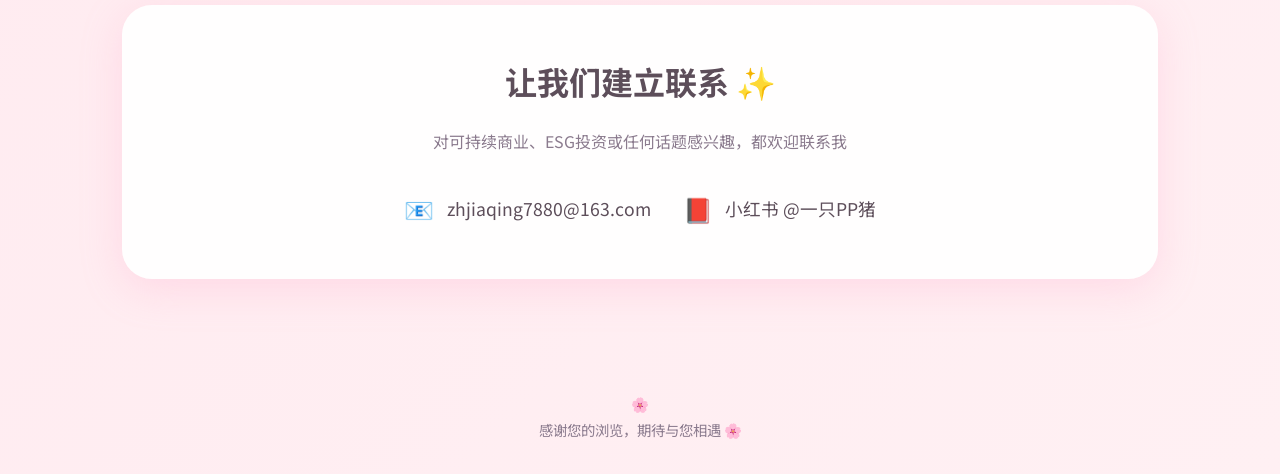
==== commit 84916108: "Update logo and Xiaohongshu name" ====
--- a/index.html
+++ b/index.html
@@ -13,7 +13,7 @@
   <!-- 导航栏 -->
   <nav class="navbar">
     <div class="nav-container">
-      <a href="#" class="nav-logo">Jiaqing</a>
+      <a href="#" class="nav-logo">Judy</a>
       <ul class="nav-links">
         <li><a href="#about" class="active">关于我</a></li>
         <li><a href="#education">教育背景</a></li>
@@ -501,7 +501,7 @@
         </div>
         <div class="contact-item">
           <span>📕</span>
-          <a href="https://xhslink.com/m/3hFzVVhksET" target="_blank">小红书 @朱嘉晴</a>
+          <a href="https://xhslink.com/m/3hFzVVhksET" target="_blank">小红书 @一只PP猪</a>
         </div>
       </div>
     </div>
--- a/styles.css
+++ b/styles.css
@@ -0,0 +1,927 @@
+/* ============================================
+   🌸 Jiaqing's Portfolio - 温柔粉色主题
+   ============================================ */
+
+:root {
+  /* 温柔粉色系配色 */
+  --pink-light: #FFF5F7;
+  --pink-soft: #FFE4EC;
+  --pink-primary: #FF9CC2;
+  --pink-deep: #E87AAF;
+  --pink-warm: #FFB6C1;
+  --text-dark: #5D4E5A;
+  --text-light: #8B7B8E;
+  --white: #FFFFFF;
+  --card-bg: rgba(255, 255, 255, 0.95);
+  --shadow-pink: rgba(255, 156, 194, 0.25);
+}
+
+/* 通用样式重置 */
+* {
+  margin: 0;
+  padding: 0;
+  box-sizing: border-box;
+}
+
+html {
+  scroll-behavior: smooth;
+}
+
+body {
+  font-family: 'Noto Sans SC', -apple-system, BlinkMacSystemFont, sans-serif;
+  background: linear-gradient(135deg, var(--pink-light) 0%, var(--pink-soft) 50%, #FFF0F3 100%);
+  color: var(--text-dark);
+  line-height: 1.8;
+  min-height: 100vh;
+}
+
+/* 导航栏 */
+.navbar {
+  position: fixed;
+  top: 0;
+  left: 0;
+  right: 0;
+  background: rgba(255, 255, 255, 0.85);
+  backdrop-filter: blur(20px);
+  padding: 1rem 2rem;
+  z-index: 1000;
+  box-shadow: 0 2px 20px var(--shadow-pink);
+}
+
+.nav-container {
+  max-width: 1200px;
+  margin: 0 auto;
+  display: flex;
+  justify-content: space-between;
+  align-items: center;
+}
+
+.nav-logo {
+  font-size: 1.5rem;
+  font-weight: 700;
+  color: var(--pink-deep);
+  text-decoration: none;
+}
+
+.nav-logo::before {
+  content: '🌸 ';
+}
+
+.nav-links {
+  display: flex;
+  gap: 2rem;
+  list-style: none;
+}
+
+.nav-links a {
+  color: var(--text-dark);
+  text-decoration: none;
+  font-weight: 500;
+  padding: 0.5rem 1rem;
+  border-radius: 20px;
+  transition: all 0.3s ease;
+}
+
+.nav-links a:hover,
+.nav-links a.active {
+  background: var(--pink-soft);
+  color: var(--pink-deep);
+}
+
+/* Hero区域 */
+.hero {
+  min-height: 100vh;
+  display: flex;
+  align-items: center;
+  justify-content: center;
+  padding: 6rem 2rem 4rem;
+  position: relative;
+  overflow: hidden;
+}
+
+.hero::before {
+  content: '';
+  position: absolute;
+  top: -50%;
+  right: -30%;
+  width: 80%;
+  height: 150%;
+  background: radial-gradient(circle, rgba(255, 156, 194, 0.15) 0%, transparent 70%);
+  animation: float 15s ease-in-out infinite;
+}
+
+@keyframes float {
+  0%, 100% { transform: translate(0, 0) rotate(0deg); }
+  50% { transform: translate(-5%, 5%) rotate(5deg); }
+}
+
+.hero-container {
+  max-width: 1000px;
+  display: grid;
+  grid-template-columns: 1fr 1fr;
+  gap: 4rem;
+  align-items: center;
+}
+
+.hero-content {
+  animation: fadeInUp 0.8s ease;
+}
+
+@keyframes fadeInUp {
+  from {
+    opacity: 0;
+    transform: translateY(30px);
+  }
+  to {
+    opacity: 1;
+    transform: translateY(0);
+  }
+}
+
+.hero-badge {
+  display: inline-block;
+  background: linear-gradient(135deg, var(--pink-primary), var(--pink-deep));
+  color: white;
+  padding: 0.5rem 1.5rem;
+  border-radius: 50px;
+  font-size: 0.9rem;
+  font-weight: 600;
+  margin-bottom: 1.5rem;
+  box-shadow: 0 4px 15px var(--shadow-pink);
+}
+
+.hero-title {
+  font-size: 3rem;
+  font-weight: 800;
+  color: var(--text-dark);
+  margin-bottom: 0.5rem;
+  line-height: 1.3;
+}
+
+.hero-title span {
+  background: linear-gradient(135deg, var(--pink-primary), var(--pink-deep));
+  -webkit-background-clip: text;
+  -webkit-text-fill-color: transparent;
+  background-clip: text;
+}
+
+.hero-subtitle {
+  font-size: 1.3rem;
+  color: var(--text-light);
+  margin-bottom: 1.5rem;
+}
+
+.hero-university {
+  background: var(--card-bg);
+  border-radius: 16px;
+  padding: 1.5rem;
+  margin-bottom: 2rem;
+  box-shadow: 0 8px 30px var(--shadow-pink);
+  border: 1px solid rgba(255, 156, 194, 0.3);
+}
+
+.hero-university h3 {
+  color: var(--pink-deep);
+  font-size: 1.1rem;
+  margin-bottom: 0.3rem;
+}
+
+.hero-university p {
+  color: var(--text-light);
+  font-size: 0.95rem;
+}
+
+.hero-stats {
+  display: flex;
+  gap: 2rem;
+  flex-wrap: wrap;
+}
+
+.stat-item {
+  text-align: center;
+}
+
+.stat-number {
+  font-size: 2.5rem;
+  font-weight: 800;
+  background: linear-gradient(135deg, var(--pink-primary), var(--pink-deep));
+  -webkit-background-clip: text;
+  -webkit-text-fill-color: transparent;
+  background-clip: text;
+}
+
+.stat-label {
+  font-size: 0.85rem;
+  color: var(--text-light);
+}
+
+/* 头像区域 */
+.hero-avatar {
+  display: flex;
+  justify-content: center;
+  animation: fadeInUp 0.8s ease 0.2s both;
+}
+
+.avatar-container {
+  position: relative;
+  width: 320px;
+  height: 320px;
+}
+
+.avatar-circle {
+  width: 100%;
+  height: 100%;
+  border-radius: 50%;
+  overflow: hidden;
+  border: 5px solid white;
+  box-shadow: 0 20px 60px var(--shadow-pink), 0 0 0 8px var(--pink-soft);
+  transition: transform 0.5s ease;
+}
+
+.avatar-circle:hover {
+  transform: scale(1.05);
+}
+
+.avatar-circle img {
+  width: 100%;
+  height: 100%;
+  object-fit: cover;
+}
+
+.avatar-decoration {
+  position: absolute;
+  width: 100%;
+  height: 100%;
+  top: 0;
+  left: 0;
+  pointer-events: none;
+}
+
+.avatar-decoration::before,
+.avatar-decoration::after {
+  content: '✿';
+  position: absolute;
+  font-size: 2rem;
+  color: var(--pink-warm);
+  animation: sparkle 3s ease-in-out infinite;
+}
+
+.avatar-decoration::before {
+  top: -10px;
+  right: -10px;
+}
+
+.avatar-decoration::after {
+  bottom: -10px;
+  left: -10px;
+  animation-delay: 1.5s;
+}
+
+@keyframes sparkle {
+  0%, 100% { opacity: 0.5; transform: scale(1); }
+  50% { opacity: 1; transform: scale(1.2); }
+}
+
+/* 通用容器 */
+.container {
+  max-width: 1100px;
+  margin: 0 auto;
+  padding: 5rem 2rem;
+}
+
+.section-title {
+  text-align: center;
+  margin-bottom: 3rem;
+}
+
+.section-title h2 {
+  font-size: 2.2rem;
+  color: var(--text-dark);
+  margin-bottom: 0.5rem;
+}
+
+.section-title p {
+  color: var(--text-light);
+  font-size: 1rem;
+}
+
+.section-title::before {
+  content: '🌷 ';
+}
+
+/* 关于我 */
+.about {
+  background: var(--card-bg);
+  border-radius: 30px;
+  padding: 3rem;
+  box-shadow: 0 10px 40px var(--shadow-pink);
+  margin: 2rem 0;
+}
+
+.about-intro {
+  font-size: 1.15rem;
+  line-height: 2;
+  color: var(--text-dark);
+  margin-bottom: 2rem;
+}
+
+.skills-grid {
+  display: grid;
+  grid-template-columns: repeat(auto-fit, minmax(200px, 1fr));
+  gap: 1rem;
+}
+
+.skill-tag {
+  display: inline-flex;
+  align-items: center;
+  gap: 0.5rem;
+  background: var(--pink-light);
+  color: var(--pink-deep);
+  padding: 0.6rem 1.2rem;
+  border-radius: 50px;
+  font-size: 0.9rem;
+  font-weight: 500;
+  transition: all 0.3s ease;
+}
+
+.skill-tag:hover {
+  background: var(--pink-soft);
+  transform: translateY(-2px);
+}
+
+/* 时间线通用样式 */
+.timeline {
+  position: relative;
+  padding-left: 2rem;
+}
+
+.timeline::before {
+  content: '';
+  position: absolute;
+  left: 0;
+  top: 0;
+  bottom: 0;
+  width: 3px;
+  background: linear-gradient(to bottom, var(--pink-primary), var(--pink-soft));
+  border-radius: 3px;
+}
+
+.timeline-item {
+  position: relative;
+  padding: 1.5rem 0 1.5rem 2rem;
+}
+
+.timeline-item::before {
+  content: '';
+  position: absolute;
+  left: -2.45rem;
+  top: 2rem;
+  width: 14px;
+  height: 14px;
+  background: var(--pink-primary);
+  border: 3px solid white;
+  border-radius: 50%;
+  box-shadow: 0 0 0 3px var(--pink-soft);
+}
+
+.timeline-date {
+  font-size: 0.85rem;
+  color: var(--pink-deep);
+  font-weight: 600;
+  margin-bottom: 0.3rem;
+}
+
+.timeline-title {
+  font-size: 1.2rem;
+  color: var(--text-dark);
+  font-weight: 700;
+  margin-bottom: 0.3rem;
+}
+
+.timeline-subtitle {
+  color: var(--text-light);
+  font-size: 0.95rem;
+}
+
+.timeline-desc {
+  color: var(--text-light);
+  font-size: 0.9rem;
+  margin-top: 0.5rem;
+  line-height: 1.7;
+}
+
+/* 教育背景 */
+.education-grid {
+  display: grid;
+  grid-template-columns: 1.2fr 0.8fr;
+  gap: 3rem;
+}
+
+.education-main {
+  background: var(--card-bg);
+  border-radius: 24px;
+  padding: 2.5rem;
+  box-shadow: 0 10px 40px var(--shadow-pink);
+  border: 2px solid var(--pink-soft);
+}
+
+.education-main .timeline-title {
+  color: var(--pink-deep);
+  font-size: 1.4rem;
+}
+
+.education-main .timeline-subtitle {
+  color: var(--text-light);
+  font-size: 1.1rem;
+}
+
+.edu-highlight {
+  background: linear-gradient(135deg, var(--pink-light), var(--pink-soft));
+  border-radius: 16px;
+  padding: 1.5rem;
+  margin-top: 1.5rem;
+}
+
+.edu-highlight h4 {
+  color: var(--pink-deep);
+  font-size: 1rem;
+  margin-bottom: 0.8rem;
+}
+
+.edu-highlight ul {
+  list-style: none;
+  padding: 0;
+}
+
+.edu-highlight li {
+  padding: 0.4rem 0;
+  color: var(--text-dark);
+  font-size: 0.95rem;
+  display: flex;
+  align-items: center;
+  gap: 0.5rem;
+}
+
+.edu-highlight li::before {
+  content: '♡';
+  color: var(--pink-primary);
+}
+
+/* 荣誉奖项 */
+.honors-grid {
+  display: grid;
+  grid-template-columns: repeat(auto-fit, minmax(280px, 1fr));
+  gap: 1.5rem;
+}
+
+.honor-card {
+  background: var(--card-bg);
+  border-radius: 20px;
+  padding: 1.8rem;
+  box-shadow: 0 8px 30px var(--shadow-pink);
+  transition: all 0.4s ease;
+  border: 1px solid transparent;
+  position: relative;
+  overflow: hidden;
+}
+
+.honor-card::before {
+  content: '';
+  position: absolute;
+  top: 0;
+  left: 0;
+  right: 0;
+  height: 4px;
+  background: linear-gradient(90deg, var(--pink-primary), var(--pink-deep));
+}
+
+.honor-card:hover {
+  transform: translateY(-5px);
+  border-color: var(--pink-soft);
+}
+
+.honor-icon {
+  font-size: 2.5rem;
+  margin-bottom: 1rem;
+}
+
+.honor-title {
+  font-size: 1.1rem;
+  font-weight: 700;
+  color: var(--text-dark);
+  margin-bottom: 0.5rem;
+}
+
+.honor-level {
+  display: inline-block;
+  padding: 0.3rem 0.8rem;
+  border-radius: 20px;
+  font-size: 0.8rem;
+  font-weight: 600;
+}
+
+.level-national {
+  background: linear-gradient(135deg, #FFD700, #FFA500);
+  color: white;
+}
+
+.level-provincial {
+  background: linear-gradient(135deg, var(--pink-primary), var(--pink-deep));
+  color: white;
+}
+
+.level-school {
+  background: var(--pink-soft);
+  color: var(--pink-deep);
+}
+
+.honor-year {
+  font-size: 0.85rem;
+  color: var(--text-light);
+  margin-top: 0.5rem;
+}
+
+/* 经验标签切换 */
+.experience-tabs {
+  display: flex;
+  justify-content: center;
+  gap: 1rem;
+  margin-bottom: 2rem;
+  flex-wrap: wrap;
+}
+
+.exp-tab {
+  padding: 0.8rem 1.8rem;
+  border: 2px solid var(--pink-soft);
+  background: var(--card-bg);
+  border-radius: 50px;
+  font-weight: 600;
+  color: var(--text-light);
+  cursor: pointer;
+  transition: all 0.3s ease;
+}
+
+.exp-tab:hover {
+  border-color: var(--pink-primary);
+  color: var(--pink-deep);
+}
+
+.exp-tab.active {
+  background: linear-gradient(135deg, var(--pink-primary), var(--pink-deep));
+  color: white;
+  border-color: transparent;
+}
+
+.experience-content {
+  display: none;
+  animation: fadeIn 0.5s ease;
+}
+
+.experience-content.active {
+  display: block;
+}
+
+@keyframes fadeIn {
+  from { opacity: 0; transform: translateY(10px); }
+  to { opacity: 1; transform: translateY(0); }
+}
+
+/* 作品展示 */
+.works-grid {
+  display: grid;
+  grid-template-columns: repeat(auto-fit, minmax(320px, 1fr));
+  gap: 2rem;
+}
+
+.work-card {
+  background: var(--card-bg);
+  border-radius: 24px;
+  overflow: hidden;
+  box-shadow: 0 10px 40px var(--shadow-pink);
+  transition: all 0.4s ease;
+}
+
+.work-card:hover {
+  transform: translateY(-8px);
+  box-shadow: 0 20px 50px var(--shadow-pink);
+}
+
+.work-image {
+  height: 200px;
+  background: linear-gradient(135deg, var(--pink-soft), var(--pink-light));
+  display: flex;
+  align-items: center;
+  justify-content: center;
+  font-size: 4rem;
+}
+
+.work-content {
+  padding: 1.8rem;
+}
+
+.work-category {
+  display: inline-block;
+  background: var(--pink-light);
+  color: var(--pink-deep);
+  padding: 0.3rem 0.8rem;
+  border-radius: 20px;
+  font-size: 0.8rem;
+  font-weight: 600;
+  margin-bottom: 0.8rem;
+}
+
+.work-title {
+  font-size: 1.2rem;
+  font-weight: 700;
+  color: var(--text-dark);
+  margin-bottom: 0.5rem;
+}
+
+.work-desc {
+  color: var(--text-light);
+  font-size: 0.9rem;
+  line-height: 1.7;
+}
+
+/* 证书展示 */
+.certificates-scroll {
+  display: flex;
+  gap: 1.5rem;
+  overflow-x: auto;
+  padding: 1rem 0;
+  scroll-snap-type: x mandatory;
+}
+
+.certificates-scroll::-webkit-scrollbar {
+  height: 6px;
+}
+
+.certificates-scroll::-webkit-scrollbar-track {
+  background: var(--pink-light);
+  border-radius: 3px;
+}
+
+.certificates-scroll::-webkit-scrollbar-thumb {
+  background: var(--pink-primary);
+  border-radius: 3px;
+}
+
+.cert-card {
+  flex: 0 0 300px;
+  scroll-snap-align: start;
+  background: var(--card-bg);
+  border-radius: 16px;
+  padding: 1.5rem;
+  box-shadow: 0 5px 20px var(--shadow-pink);
+  text-align: center;
+}
+
+.cert-icon {
+  font-size: 3rem;
+  margin-bottom: 1rem;
+}
+
+.cert-title {
+  font-weight: 700;
+  color: var(--text-dark);
+  margin-bottom: 0.3rem;
+}
+
+.cert-org {
+  font-size: 0.85rem;
+  color: var(--text-light);
+}
+
+/* 联系我 */
+.contact {
+  background: var(--card-bg);
+  border-radius: 30px;
+  padding: 3rem;
+  text-align: center;
+  box-shadow: 0 10px 40px var(--shadow-pink);
+}
+
+.contact-title {
+  font-size: 2rem;
+  color: var(--text-dark);
+  margin-bottom: 1rem;
+}
+
+.contact-subtitle {
+  color: var(--text-light);
+  margin-bottom: 2rem;
+}
+
+.contact-methods {
+  display: flex;
+  justify-content: center;
+  gap: 2rem;
+  flex-wrap: wrap;
+}
+
+.contact-item {
+  display: flex;
+  align-items: center;
+  gap: 0.8rem;
+  color: var(--text-dark);
+  font-size: 1.1rem;
+}
+
+.contact-item span:first-child {
+  font-size: 1.5rem;
+}
+
+.contact-item a {
+  color: var(--text-dark);
+  text-decoration: none;
+  transition: color 0.3s ease;
+}
+
+.contact-item a:hover {
+  color: var(--pink-deep);
+}
+
+/* 页脚 */
+.footer {
+  text-align: center;
+  padding: 2rem;
+  color: var(--text-light);
+  font-size: 0.9rem;
+}
+
+.footer::before {
+  content: '🌸 ';
+}
+
+/* 滚动动画 */
+.scroll-animate {
+  opacity: 0;
+  transform: translateY(30px);
+  transition: all 0.8s ease;
+}
+
+.scroll-animate.visible {
+  opacity: 1;
+  transform: translateY(0);
+}
+
+/* 响应式设计 */
+@media (max-width: 900px) {
+  .hero-container {
+    grid-template-columns: 1fr;
+    text-align: center;
+  }
+
+  .hero-stats {
+    justify-content: center;
+  }
+
+  .avatar-container {
+    width: 250px;
+    height: 250px;
+  }
+
+  .hero-avatar {
+    order: -1;
+  }
+
+  .education-grid {
+    grid-template-columns: 1fr;
+  }
+
+  .nav-links {
+    display: none;
+  }
+
+  .section-title h2 {
+    font-size: 1.8rem;
+  }
+
+  .hero-title {
+    font-size: 2.2rem;
+  }
+
+  .about {
+    padding: 2rem;
+  }
+}
+
+@media (max-width: 600px) {
+  .container {
+    padding: 3rem 1.2rem;
+  }
+
+  .hero-title {
+    font-size: 1.8rem;
+  }
+
+  .hero-stats {
+    gap: 1rem;
+  }
+
+  .stat-number {
+    font-size: 2rem;
+  }
+
+  .works-grid {
+    grid-template-columns: 1fr;
+  }
+
+  .exp-tab {
+    padding: 0.6rem 1.2rem;
+    font-size: 0.9rem;
+  }
+}
+
+/* 移动端菜单 */
+.mobile-menu-btn {
+  display: none;
+  background: none;
+  border: none;
+  font-size: 1.5rem;
+  cursor: pointer;
+  color: var(--pink-deep);
+}
+
+@media (max-width: 900px) {
+  .mobile-menu-btn {
+    display: block;
+  }
+
+  .mobile-nav {
+    display: none;
+    position: absolute;
+    top: 100%;
+    left: 0;
+    right: 0;
+    background: white;
+    padding: 1rem;
+    box-shadow: 0 10px 30px var(--shadow-pink);
+  }
+
+  .mobile-nav.active {
+    display: block;
+  }
+
+  .mobile-nav a {
+    display: block;
+    padding: 0.8rem 1rem;
+    color: var(--text-dark);
+    text-decoration: none;
+    border-radius: 10px;
+  }
+
+  .mobile-nav a:hover {
+    background: var(--pink-light);
+  }
+}
+
+/* ============================================
+   📎 文档链接样式
+   ============================================ */
+
+.doc-link,
+.work-link,
+.cert-link,
+.section-doc-link {
+  display: inline-flex;
+  align-items: center;
+  gap: 0.4rem;
+  color: var(--pink-deep);
+  text-decoration: none;
+  font-size: 0.85rem;
+  font-weight: 600;
+  padding: 0.4rem 0.8rem;
+  background: linear-gradient(135deg, var(--pink-light), var(--pink-soft));
+  border-radius: 20px;
+  margin-top: 0.5rem;
+  transition: all 0.3s ease;
+  border: 1px solid var(--pink-soft);
+}
+
+.doc-link:hover,
+.work-link:hover,
+.cert-link:hover,
+.section-doc-link:hover {
+  background: linear-gradient(135deg, var(--pink-primary), var(--pink-deep));
+  color: white;
+  transform: translateY(-2px);
+  box-shadow: 0 4px 15px var(--shadow-pink);
+}
+
+.work-link {
+  display: block;
+  margin-top: 1rem;
+  text-align: center;
+}
+
+.cert-link {
+  display: block;
+  margin-top: 0.8rem;
+}
+
+.section-doc-link {
+  display: inline-block;
+  margin-top: 1rem;
+  font-size: 0.9rem;
+}
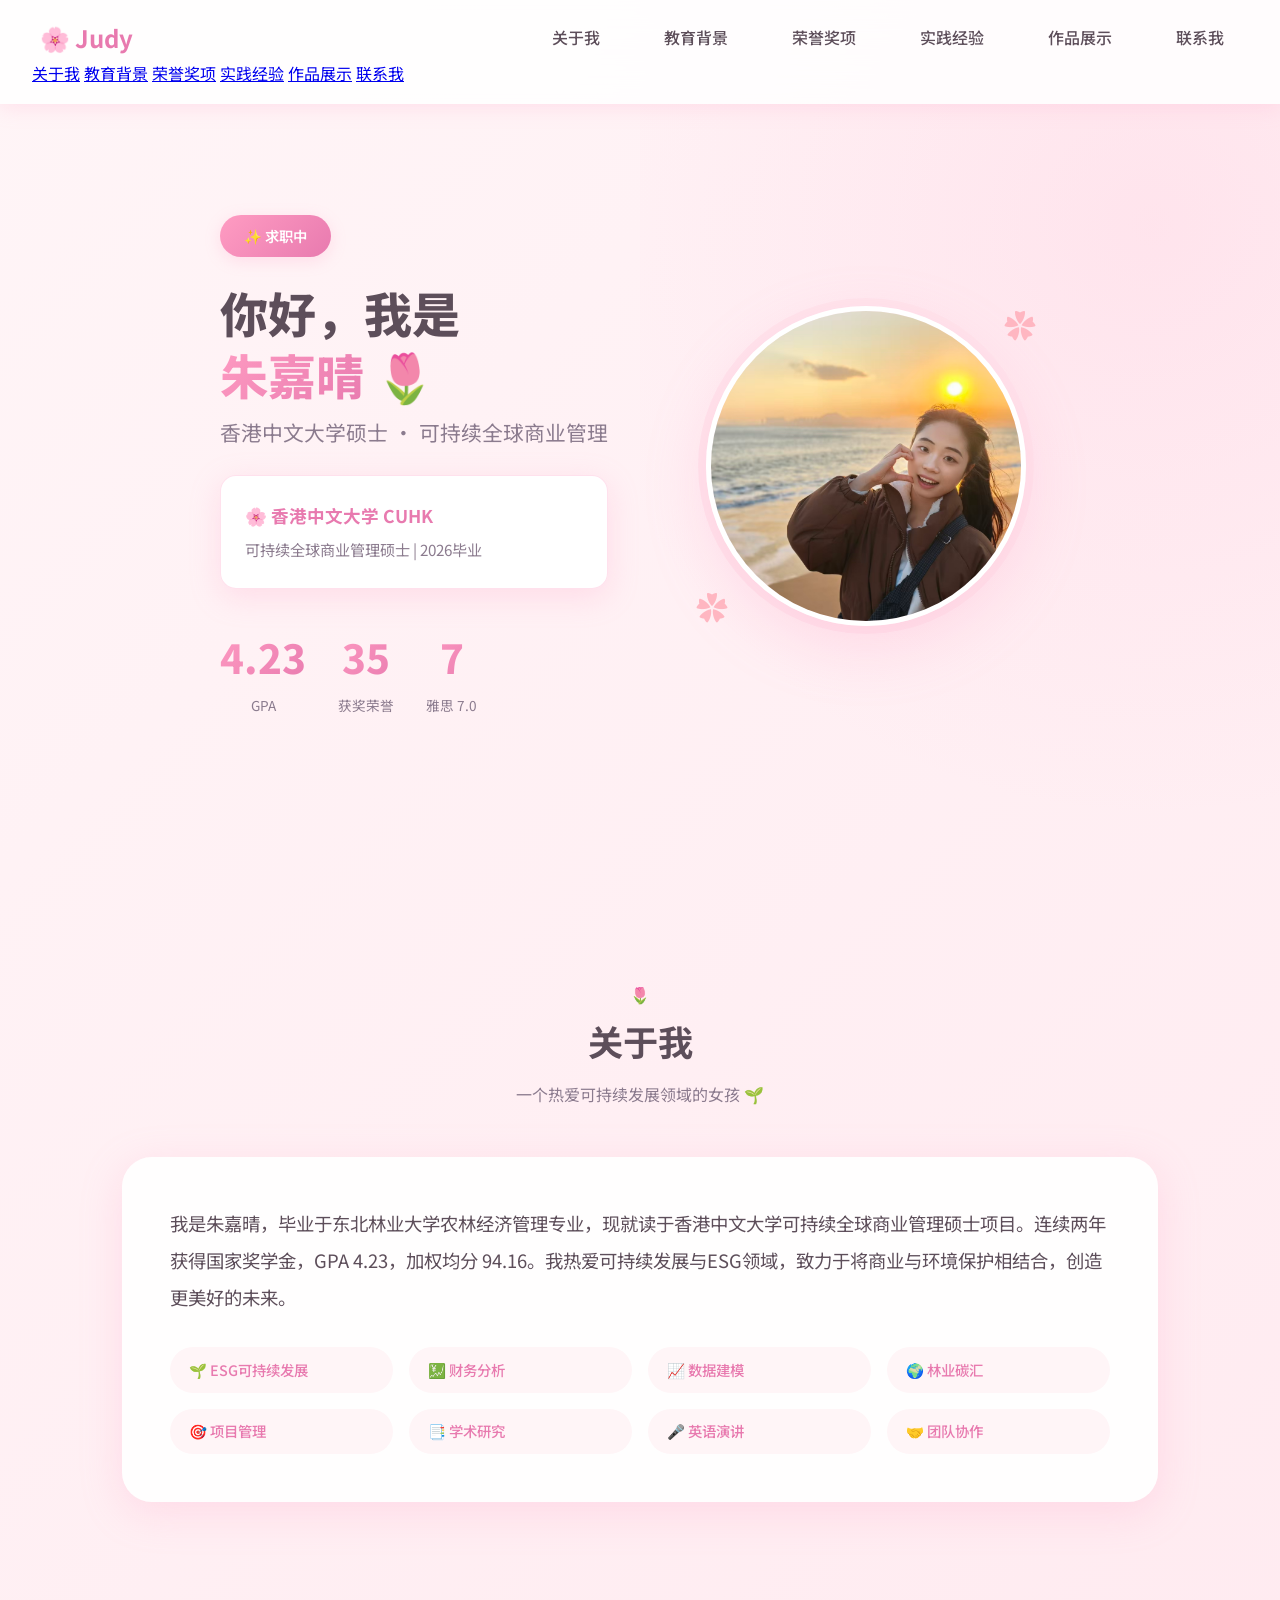
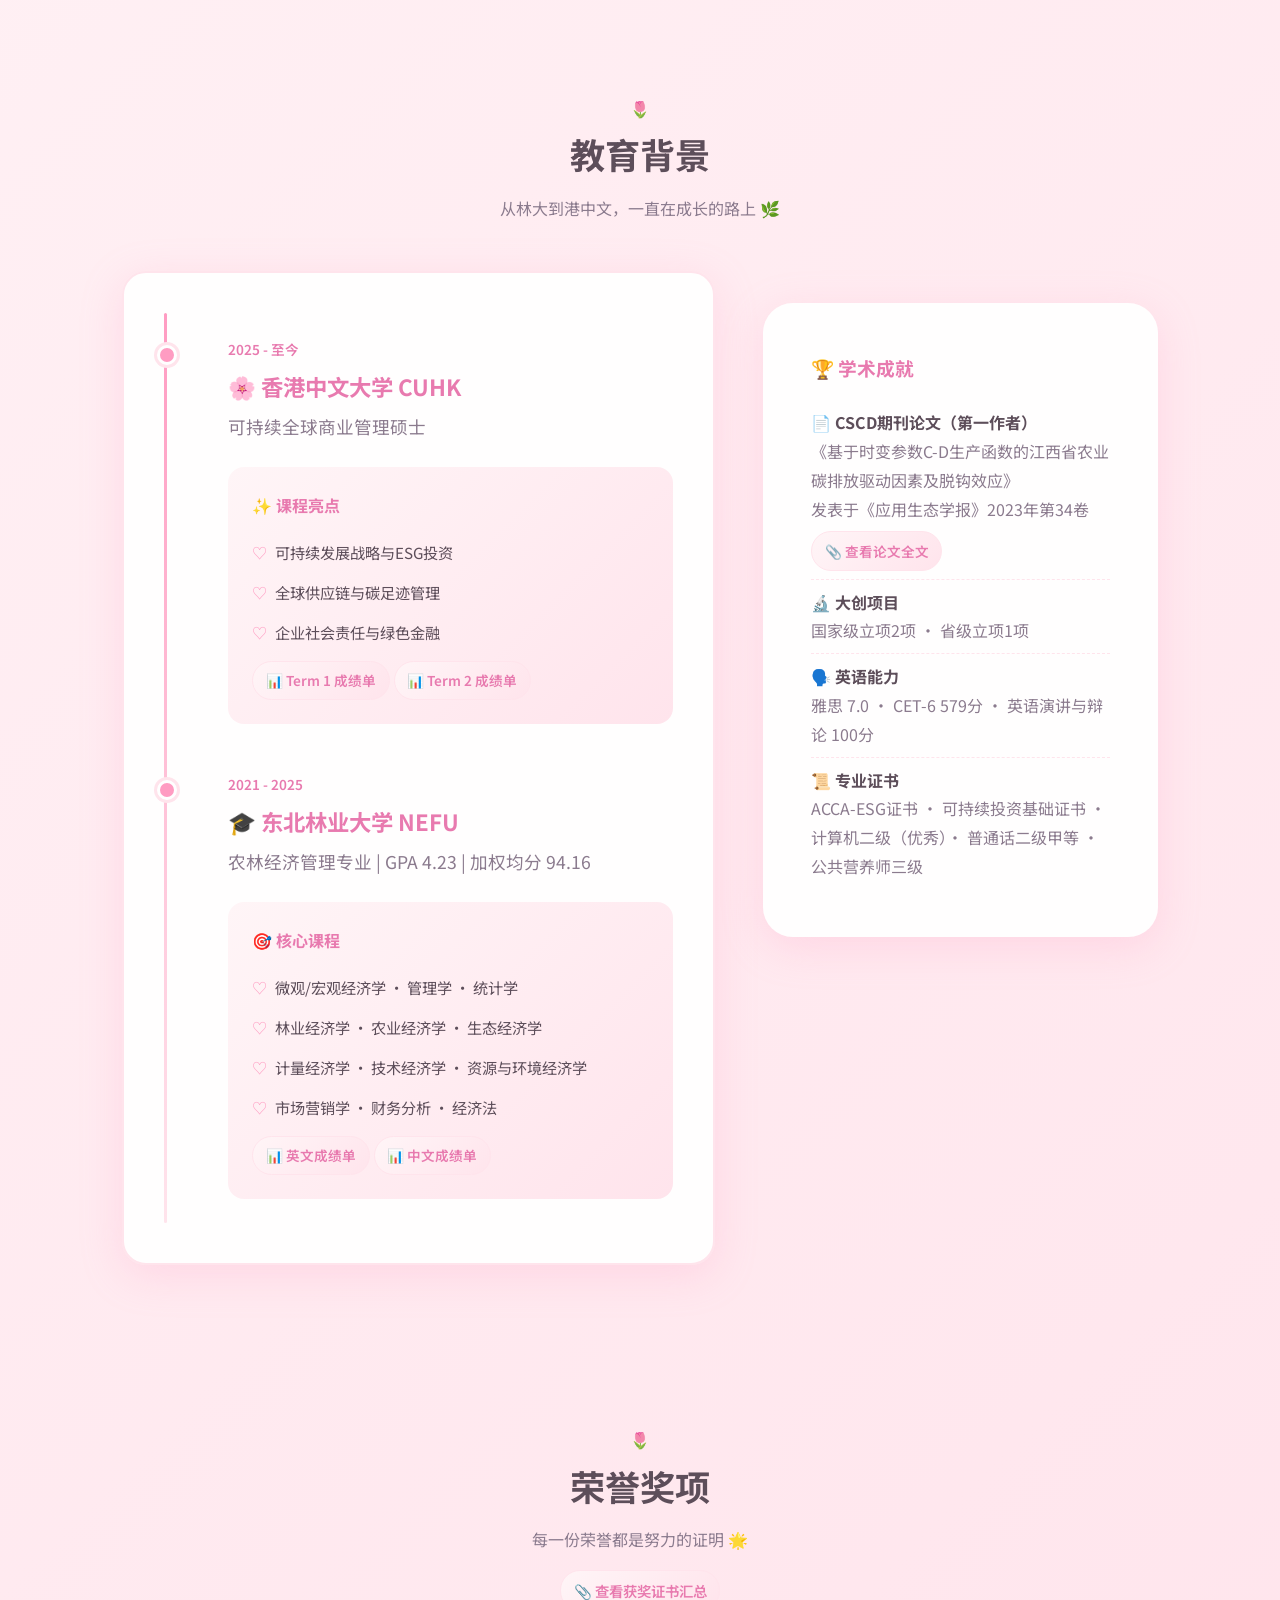
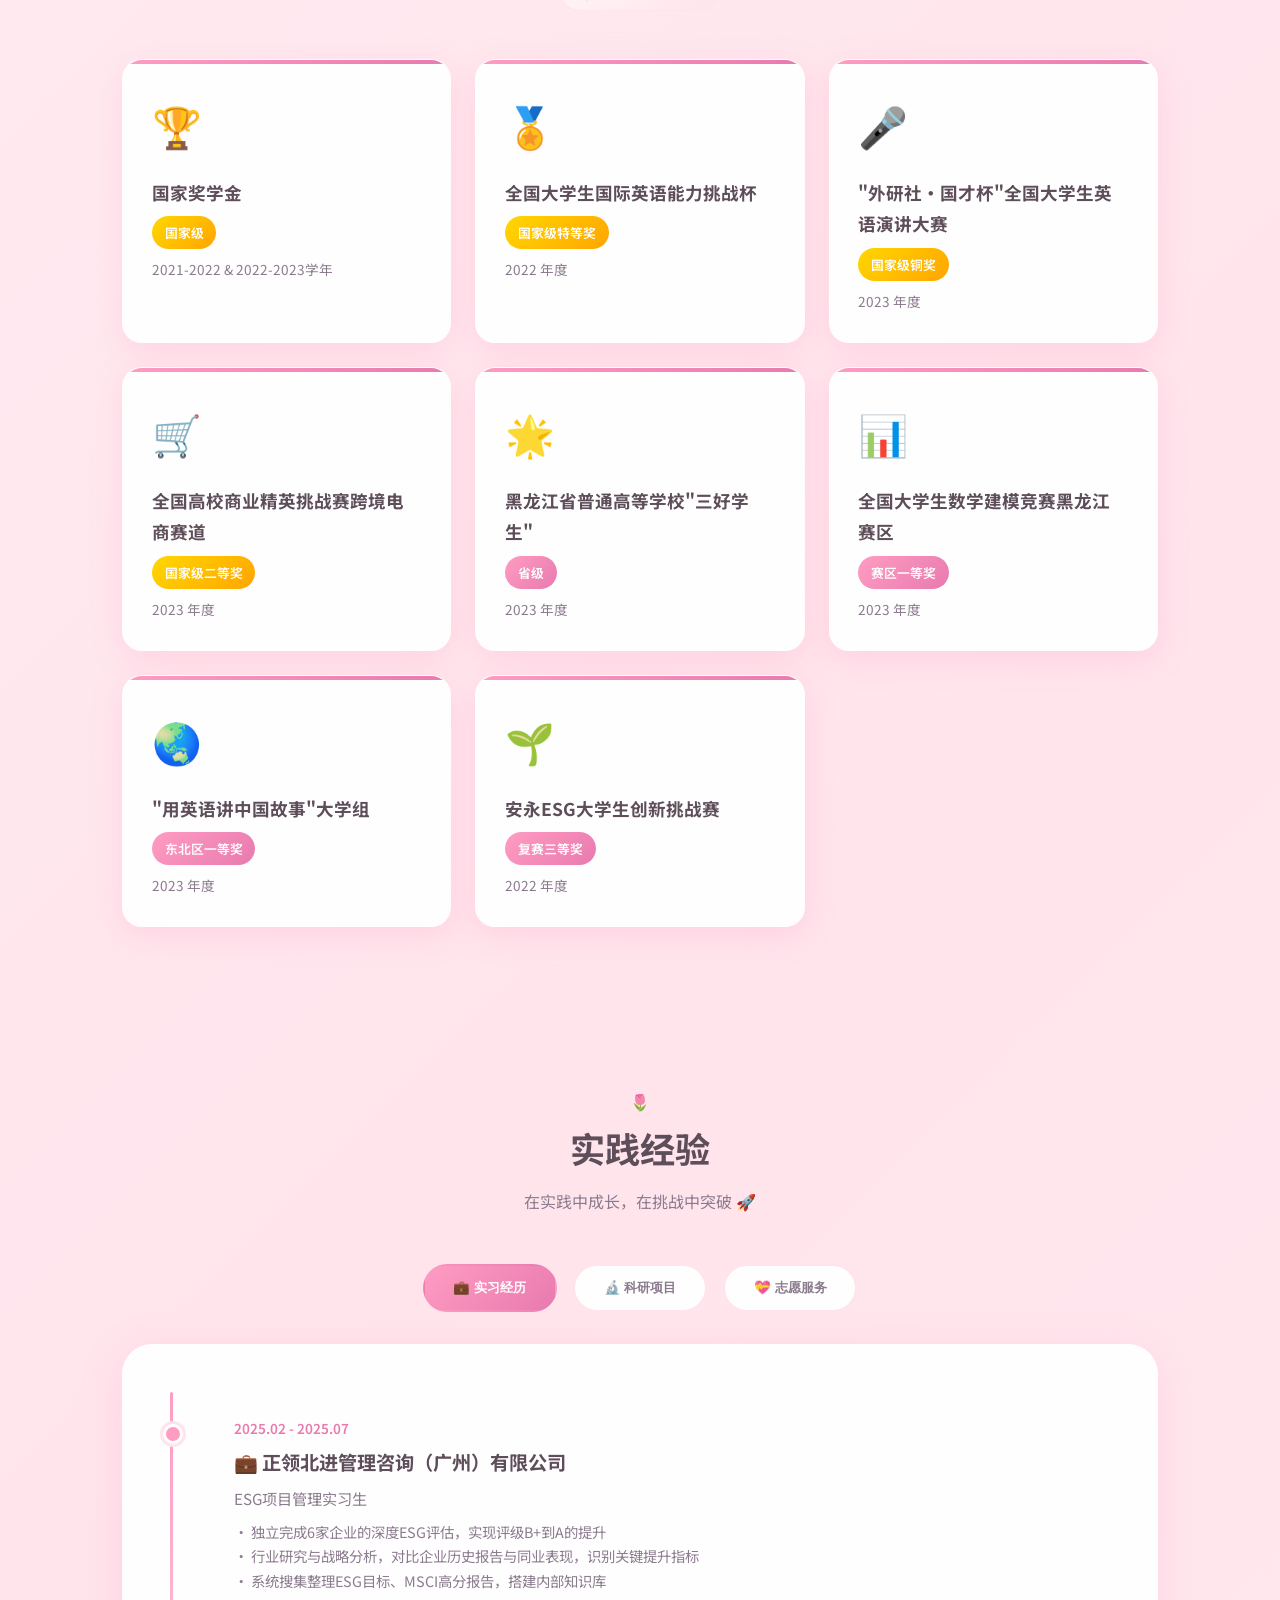
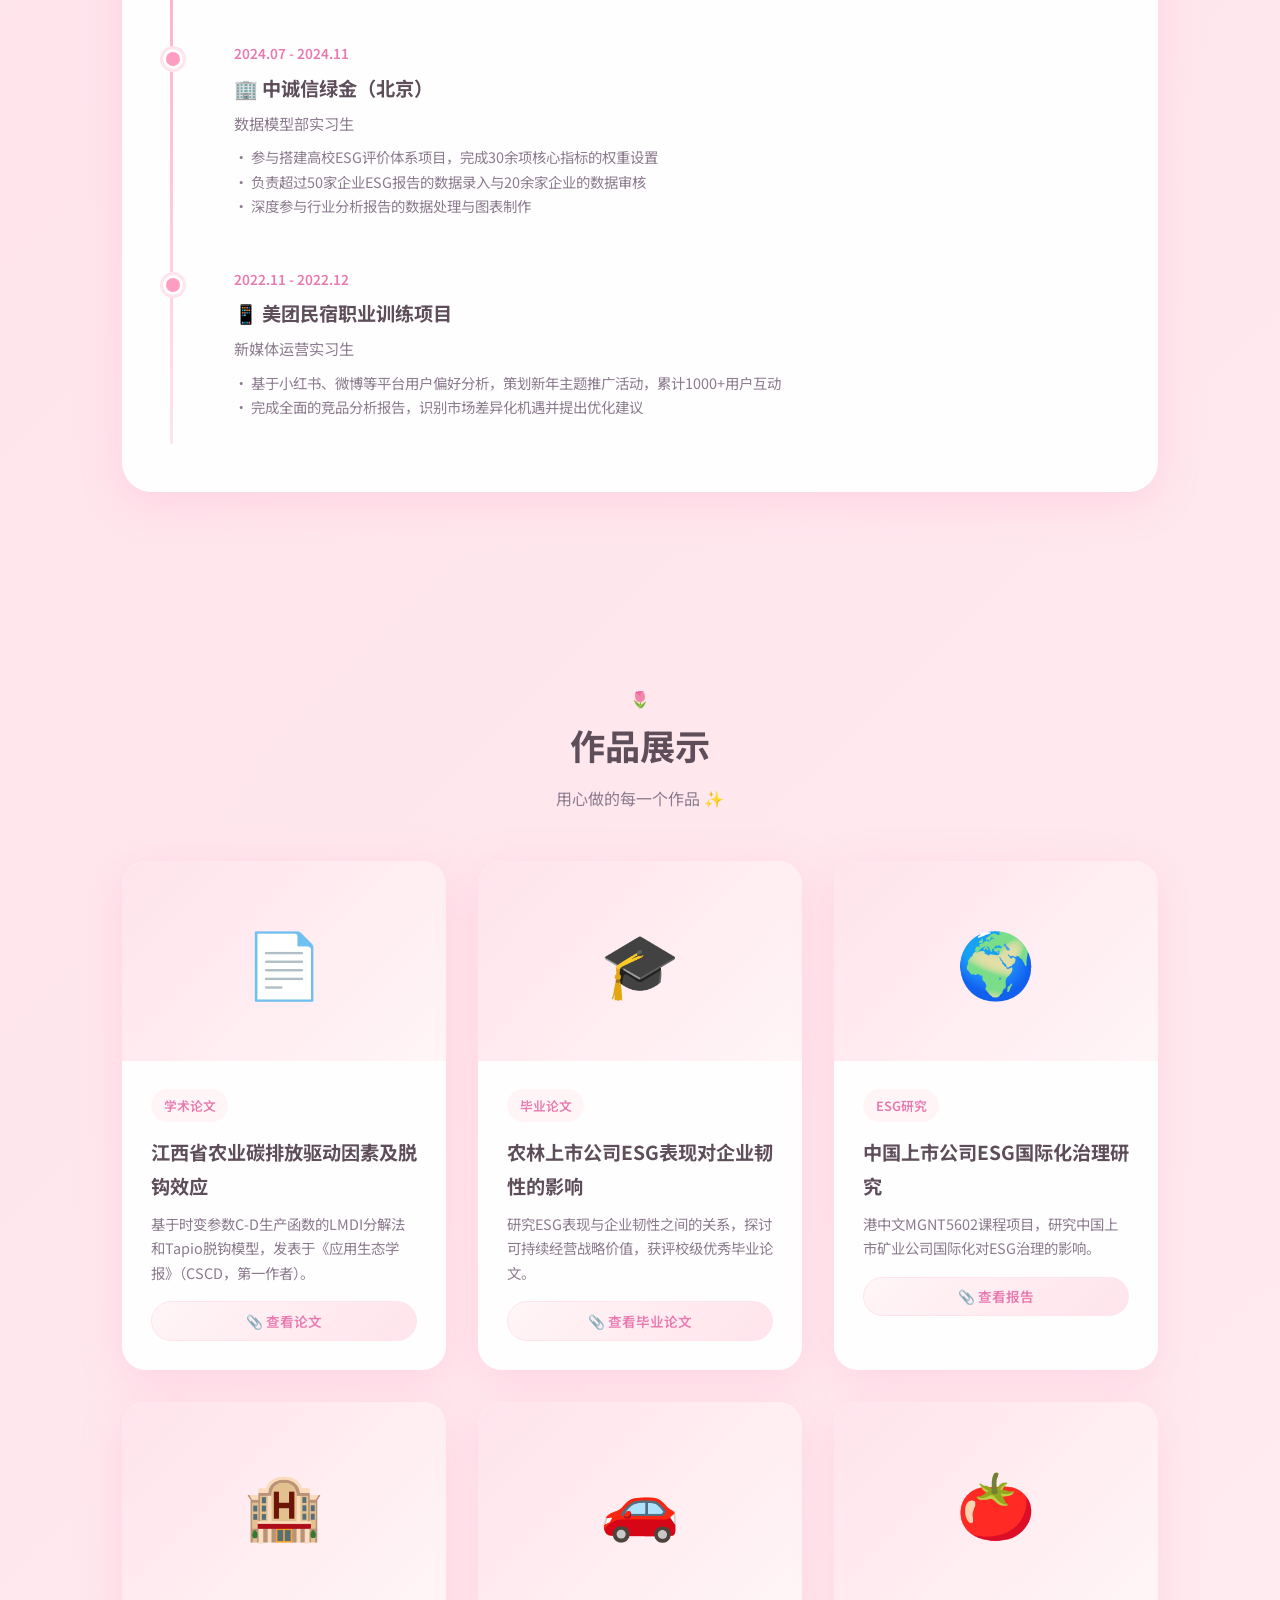
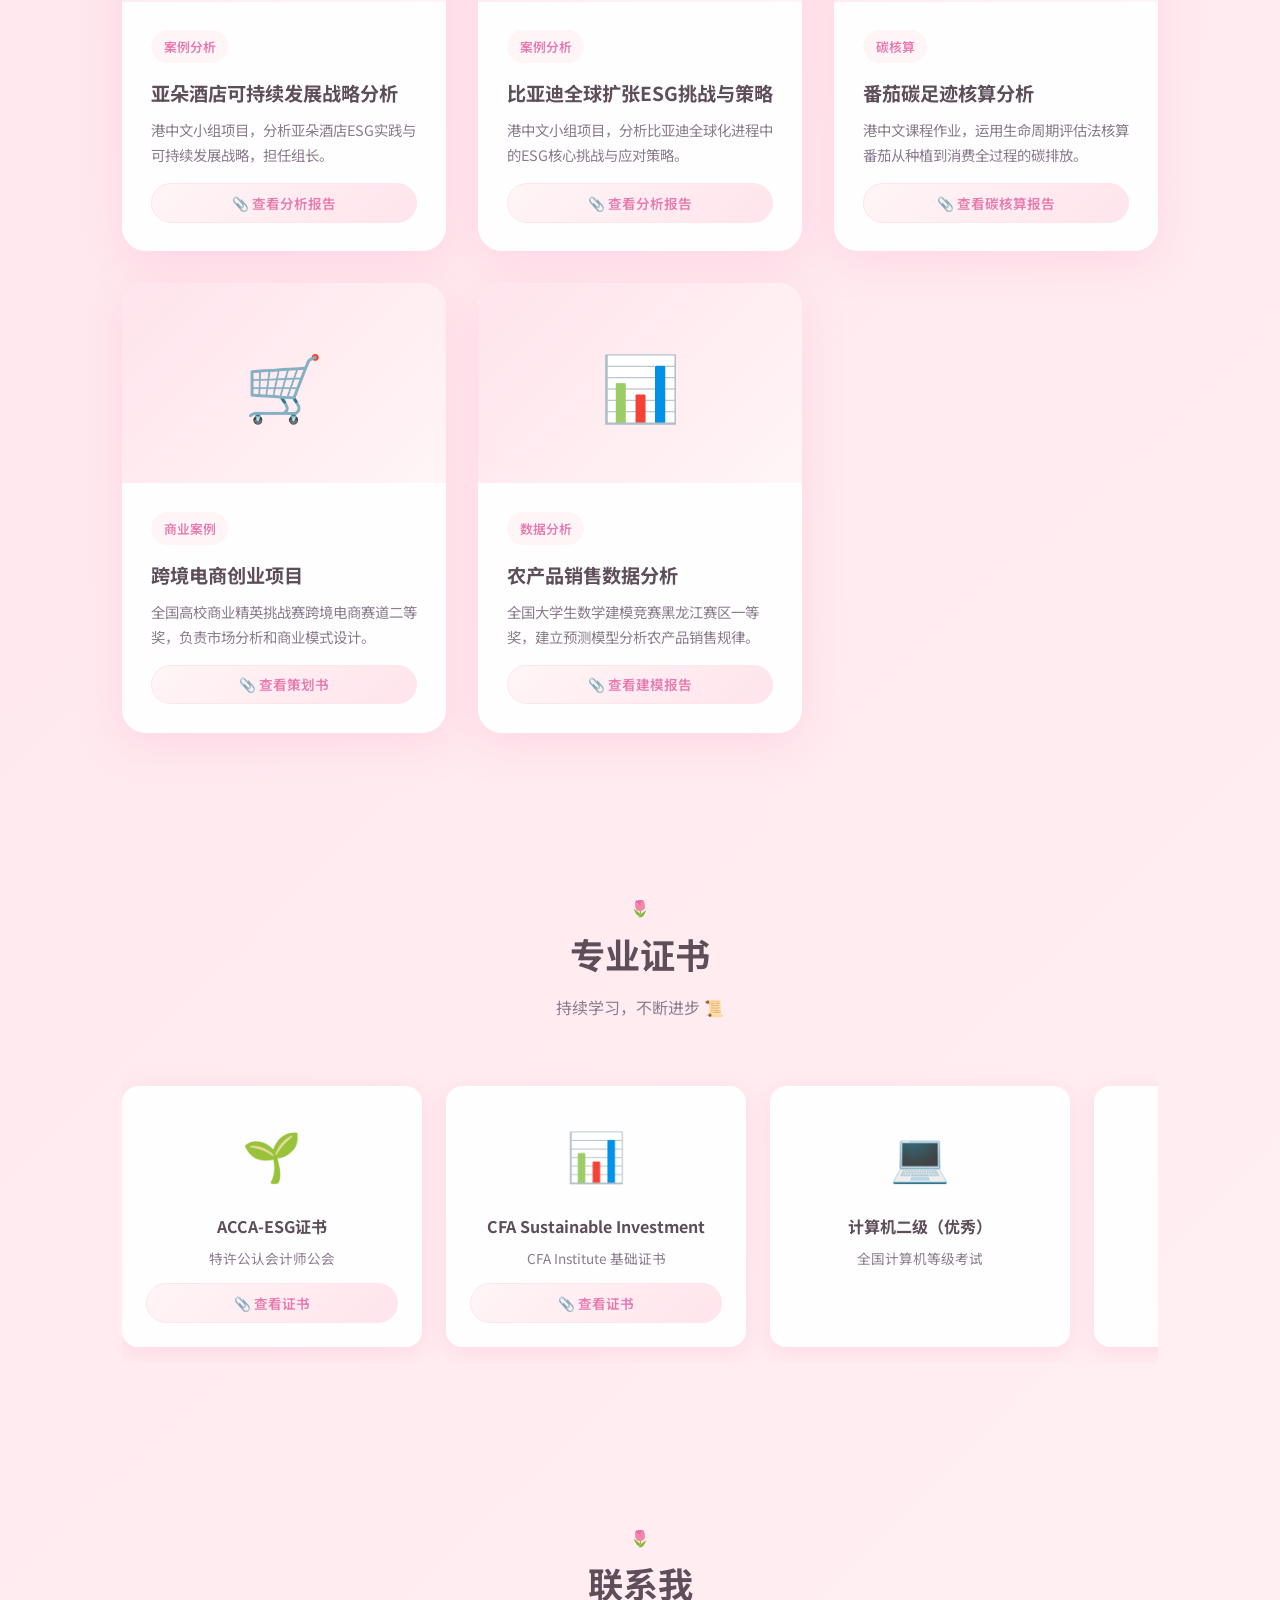
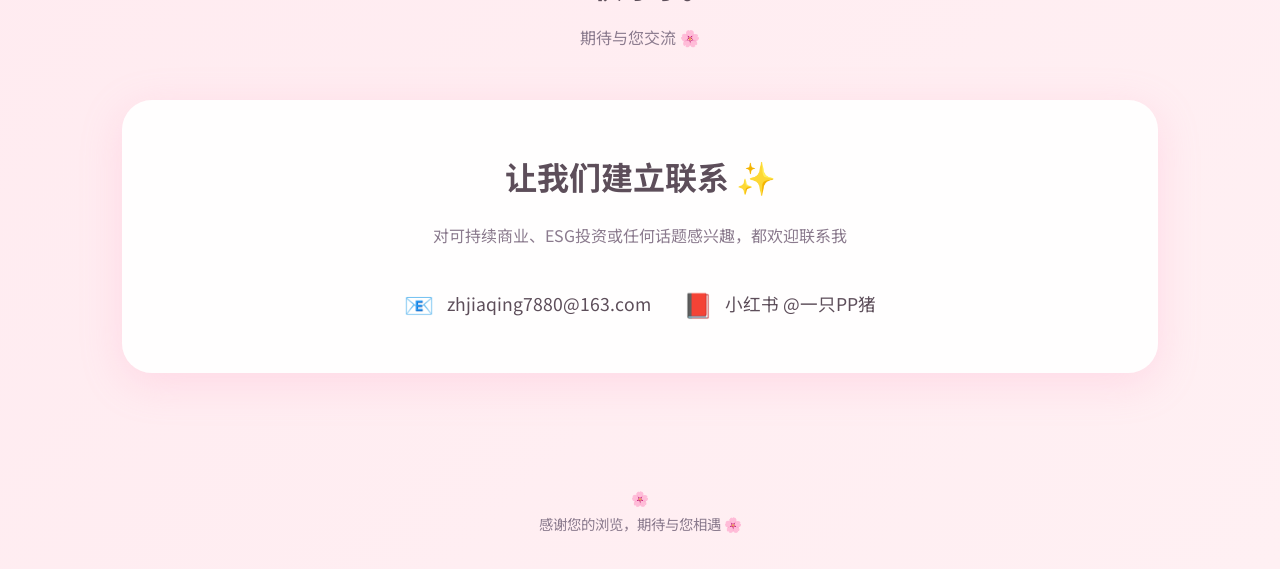
==== commit 3501c4ef: "Update index.html" ====
--- a/index.html
+++ b/index.html
@@ -121,6 +121,8 @@
                 <li>全球供应链与碳足迹管理</li>
                 <li>企业社会责任与绿色金融</li>
               </ul>
+              <a href="documents/成绩单/term 1.pdf" target="_blank" class="doc-link">📊 Term 1 成绩单</a>
+              <a href="documents/成绩单/term 2.pdf" target="_blank" class="doc-link">📊 Term 2 成绩单</a>
             </div>
           </div>
           
@@ -136,6 +138,8 @@
                 <li>计量经济学 · 技术经济学 · 资源与环境经济学</li>
                 <li>市场营销学 · 财务分析 · 经济法</li>
               </ul>
+              <a href="documents/成绩单/英文成绩单.pdf" target="_blank" class="doc-link">📊 英文成绩单</a>
+              <a href="documents/成绩单/中文成绩单（主修）.pdf" target="_blank" class="doc-link">📊 中文成绩单</a>
             </div>
           </div>
         </div>
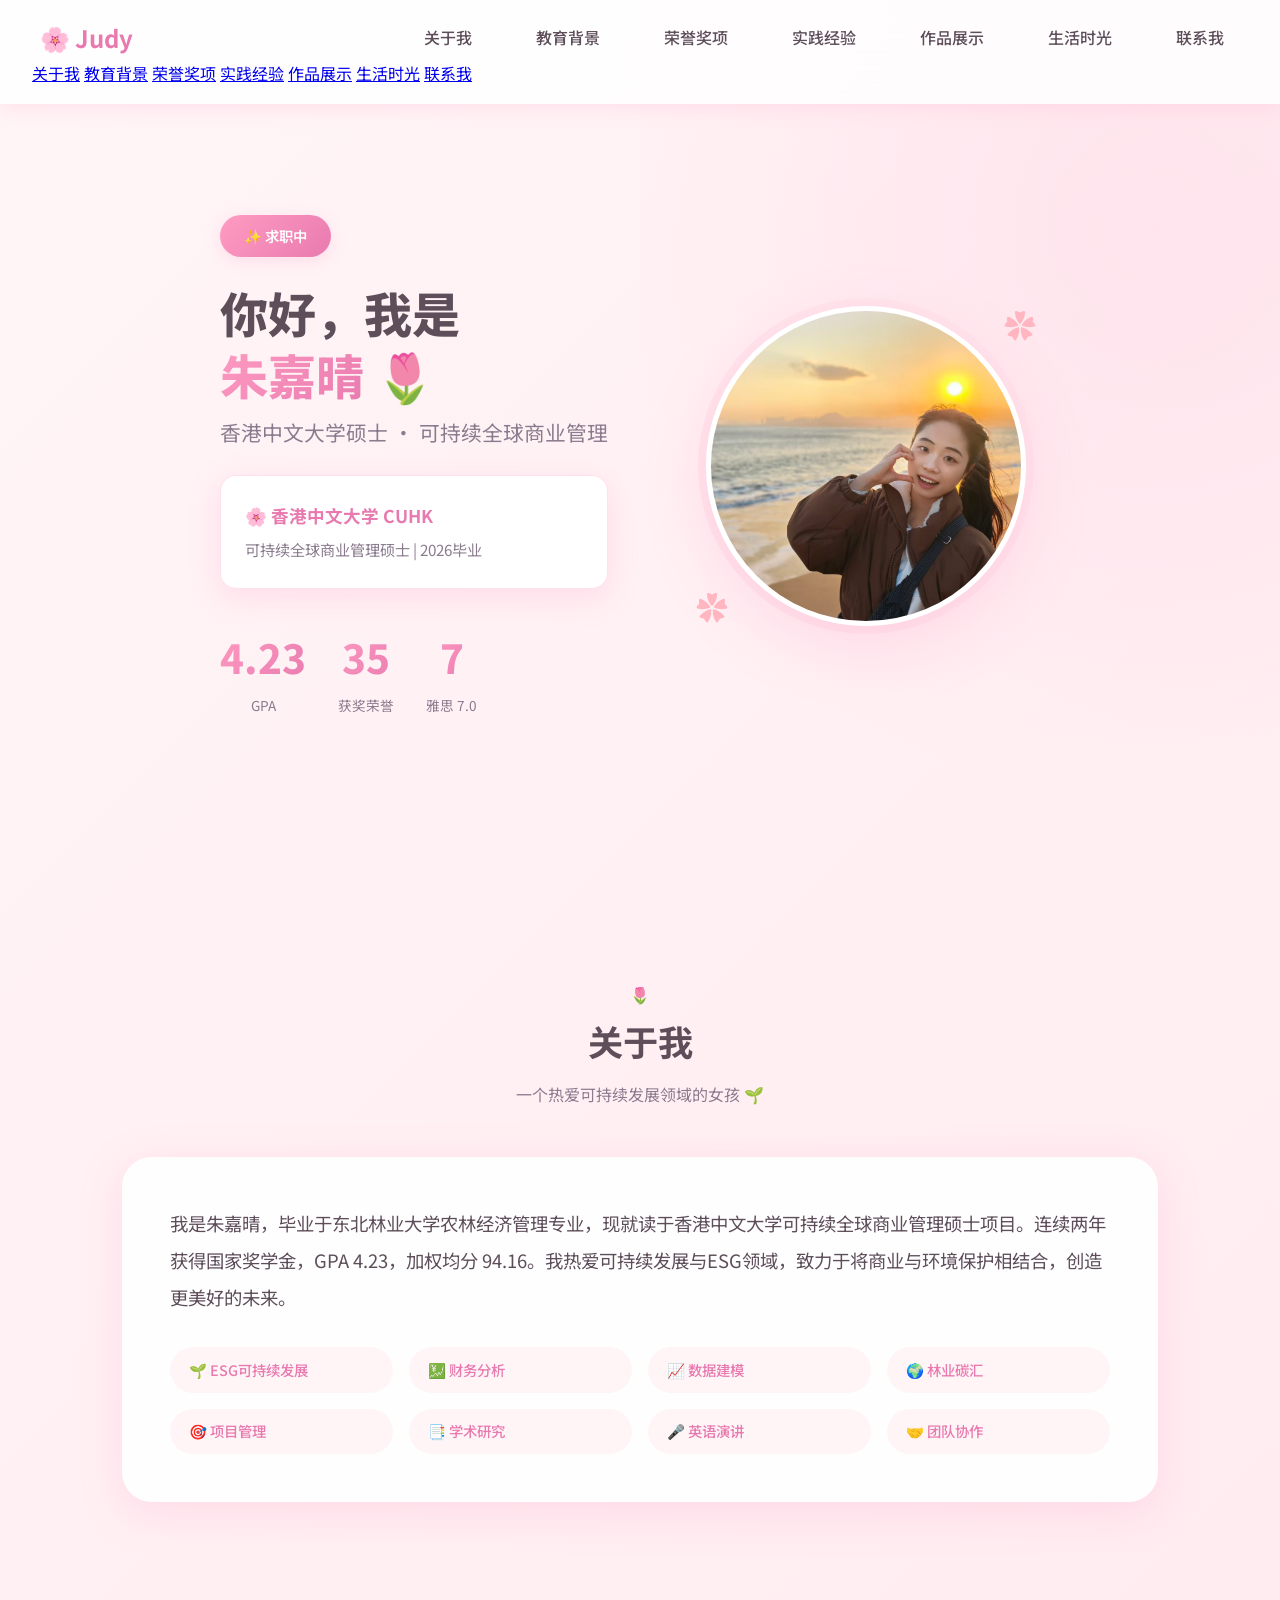
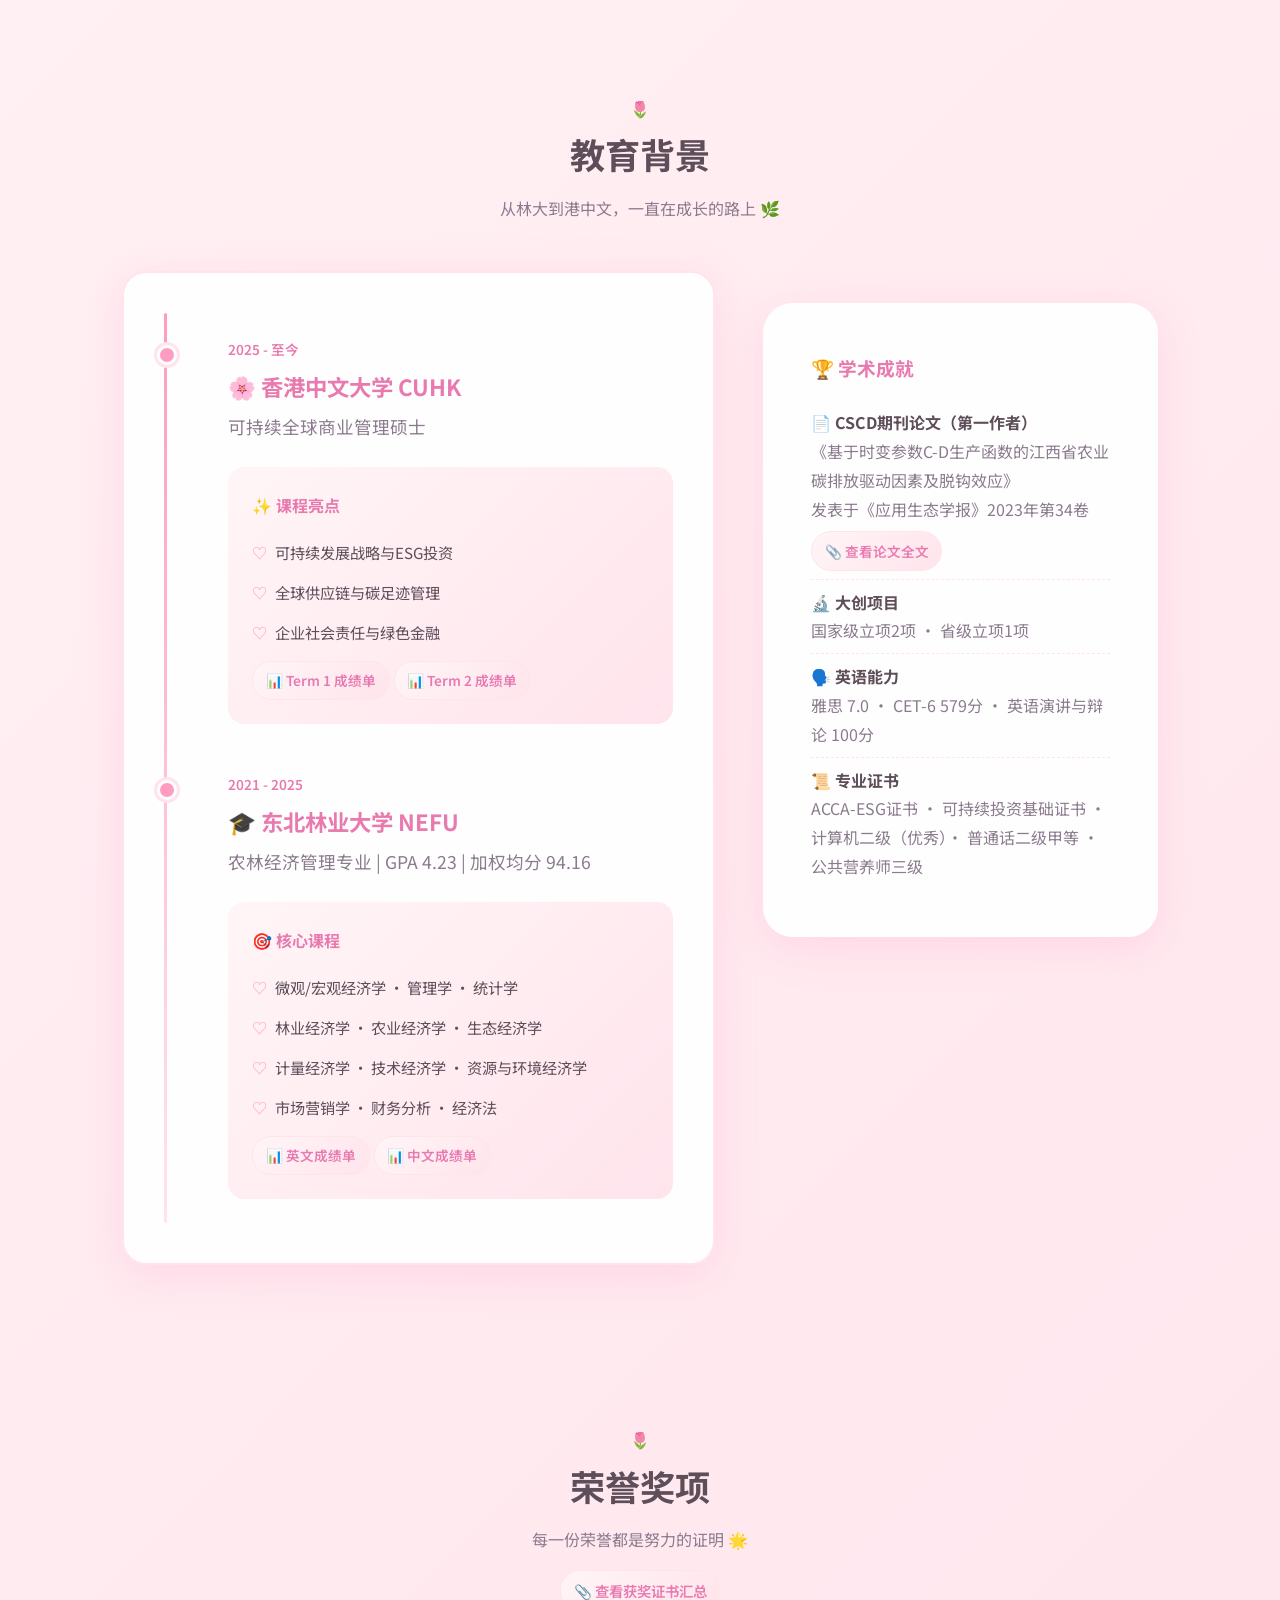
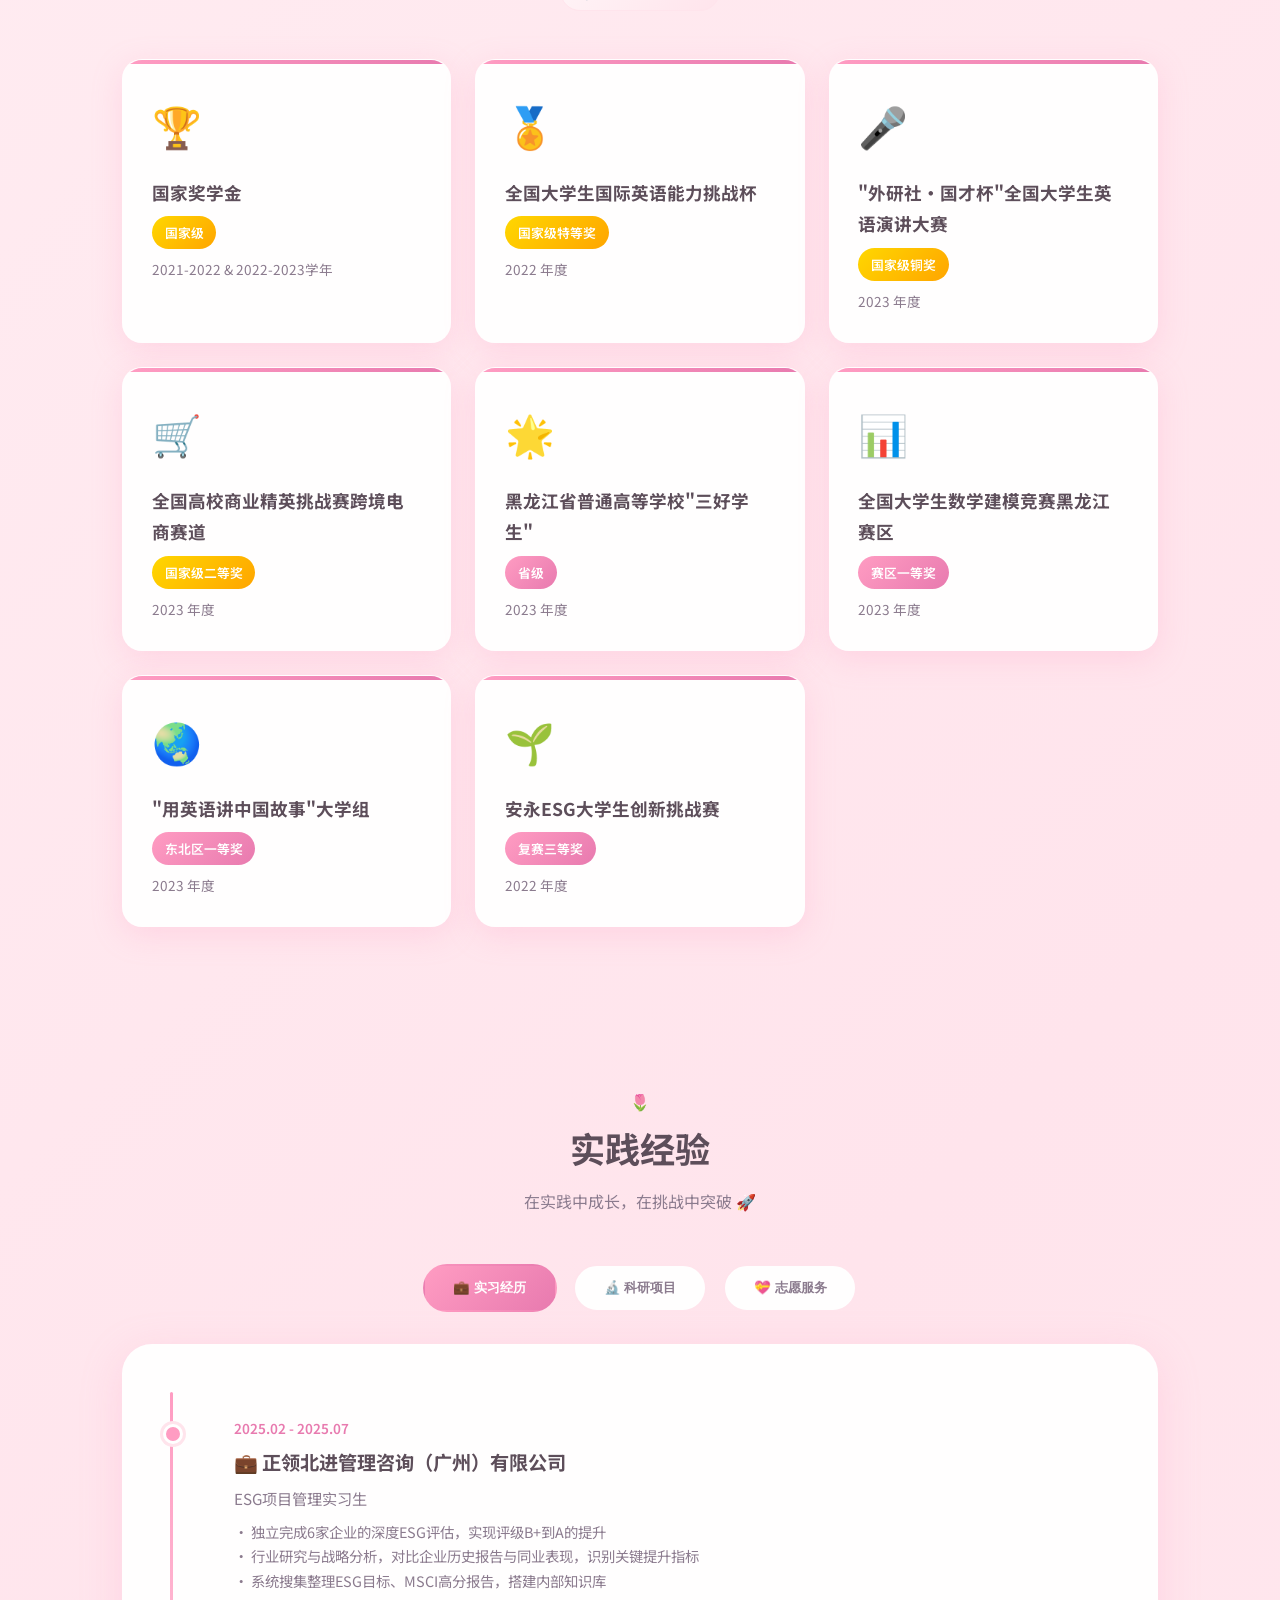
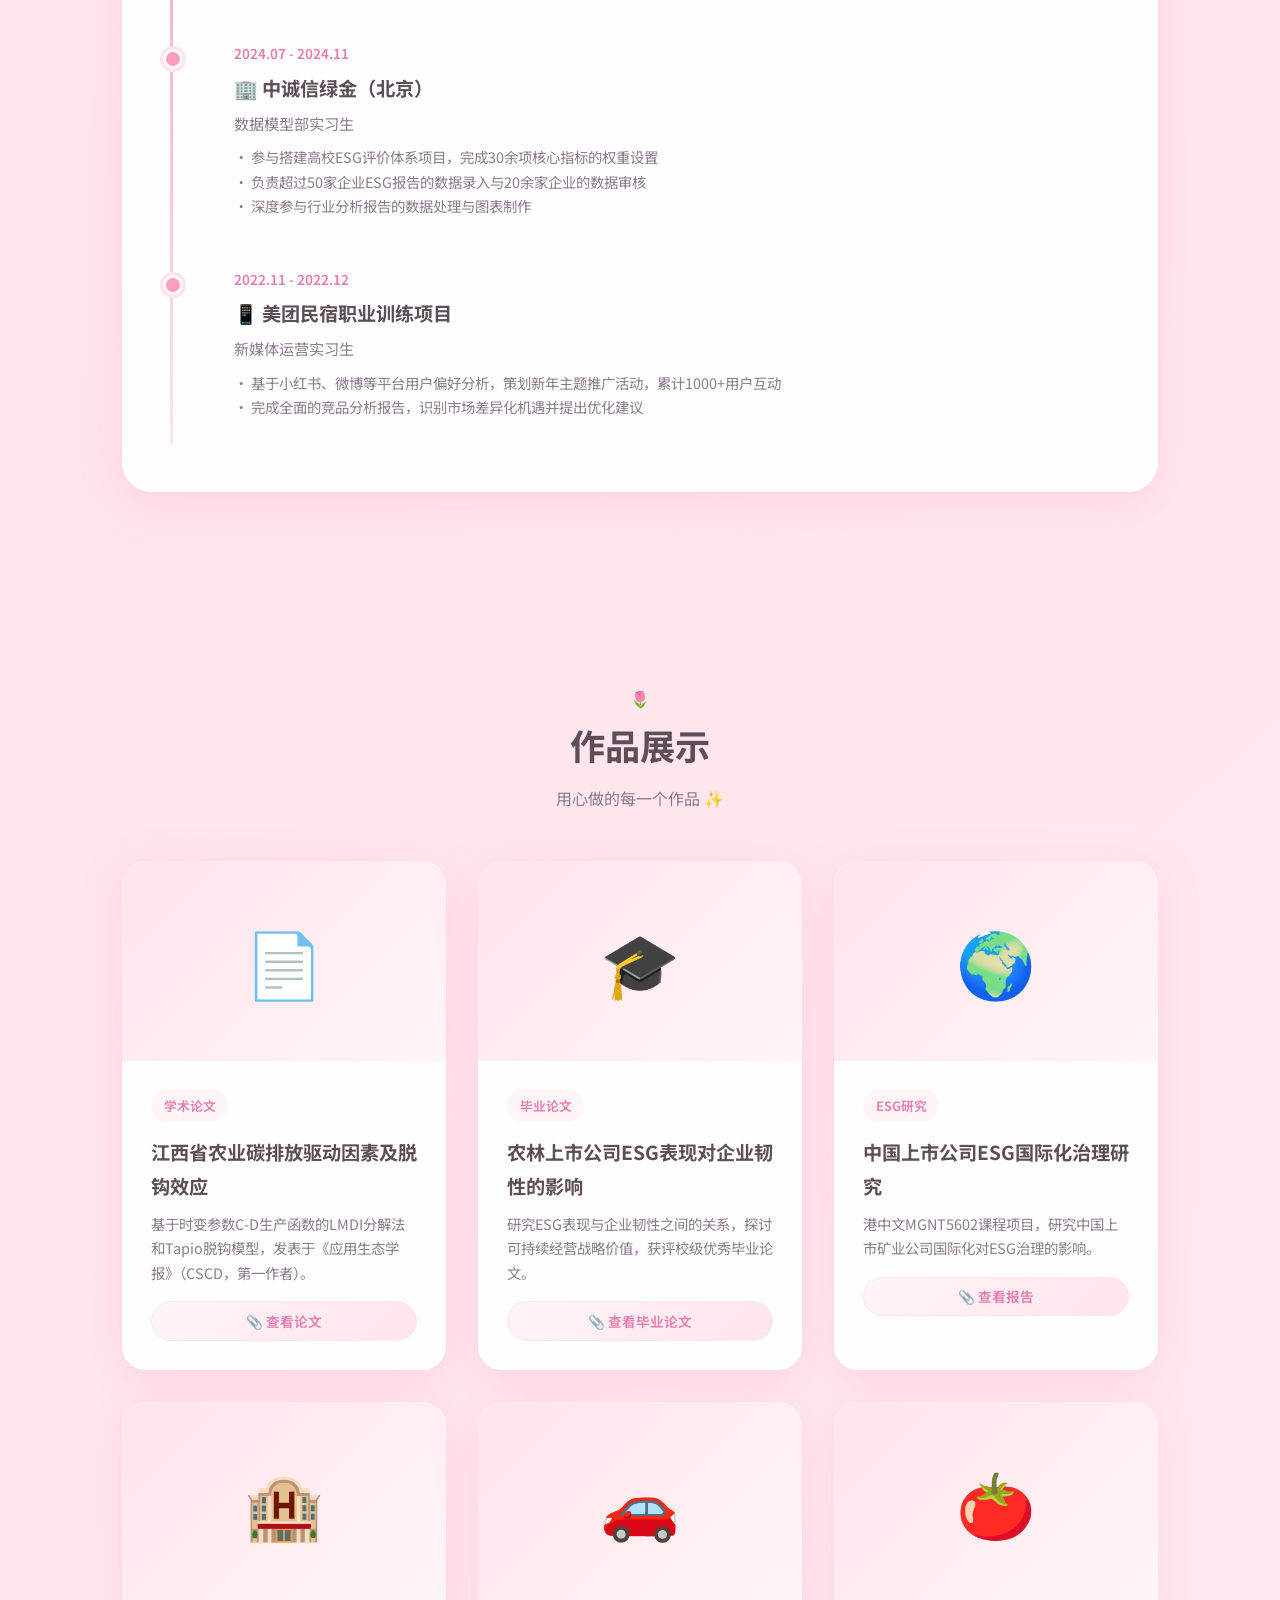
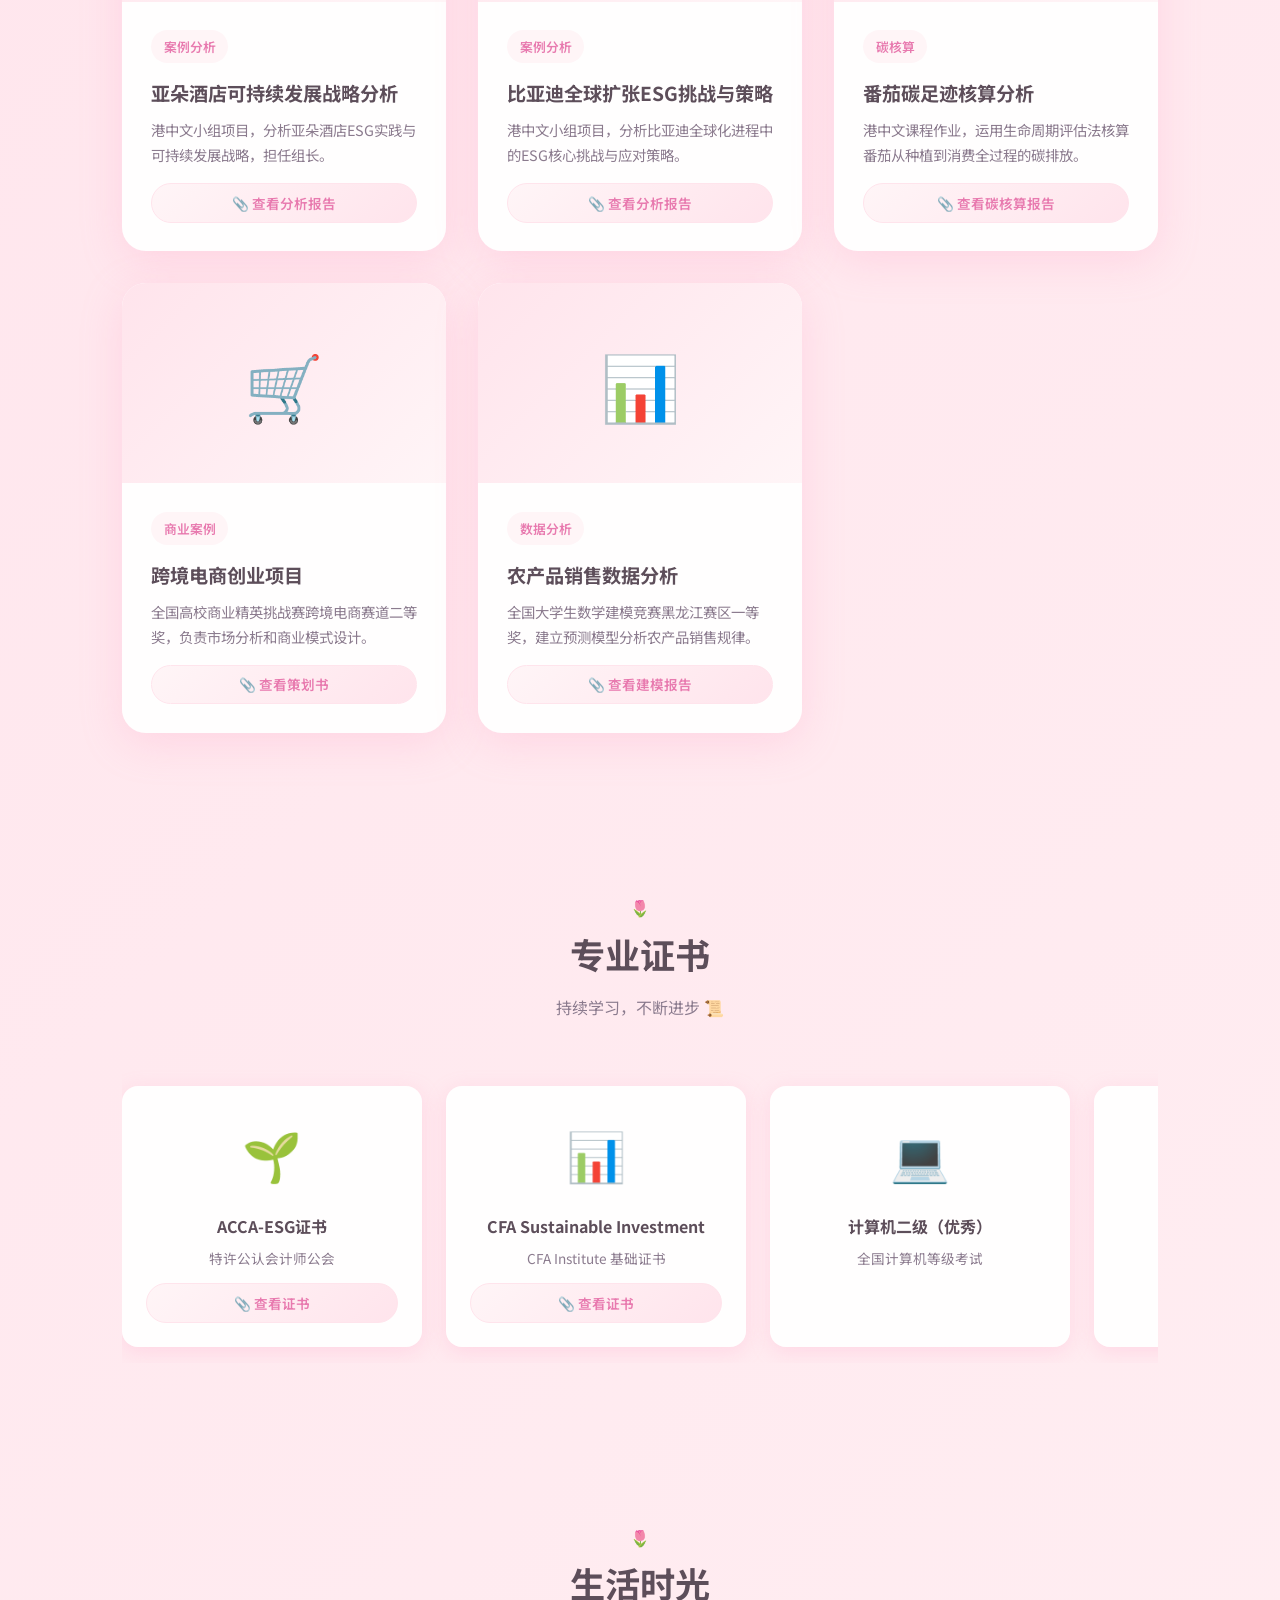
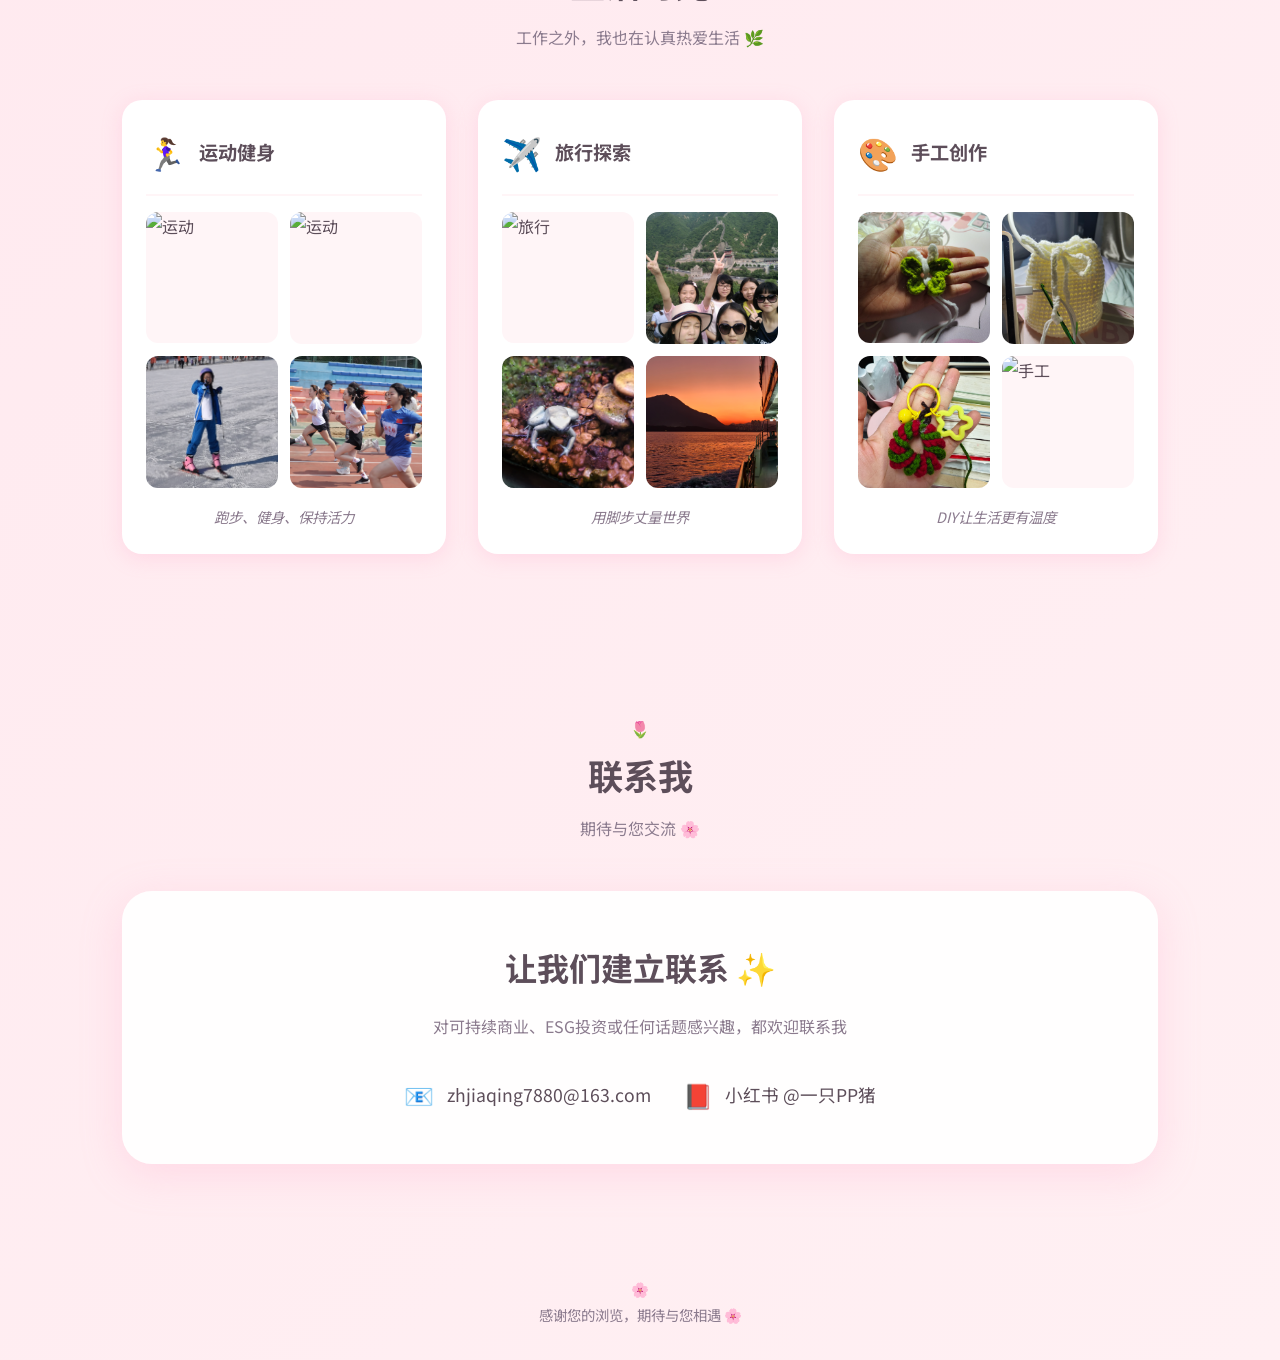
==== commit 85063c85: "添加生活时光板块：运动、旅游、手工照片" ====
--- a/index.html
+++ b/index.html
@@ -20,6 +20,7 @@
         <li><a href="#honors">荣誉奖项</a></li>
         <li><a href="#experience">实践经验</a></li>
         <li><a href="#works">作品展示</a></li>
+        <li><a href="#life">生活时光</a></li>
         <li><a href="#contact">联系我</a></li>
       </ul>
       <button class="mobile-menu-btn" onclick="toggleMobileMenu()">☰</button>
@@ -30,6 +31,7 @@
       <a href="#honors">荣誉奖项</a>
       <a href="#experience">实践经验</a>
       <a href="#works">作品展示</a>
+      <a href="#life">生活时光</a>
       <a href="#contact">联系我</a>
     </div>
   </nav>
@@ -488,6 +490,85 @@
     </div>
   </section>
 
+  <!-- 生活时光 -->
+  <section class="container" id="life">
+    <div class="section-title">
+      <h2>生活时光</h2>
+      <p>工作之外，我也在认真热爱生活 🌿</p>
+    </div>
+    
+    <div class="life-grid">
+      <!-- 运动 -->
+      <div class="life-category scroll-animate">
+        <div class="life-header">
+          <span class="life-icon">🏃‍♀️</span>
+          <h3>运动健身</h3>
+        </div>
+        <div class="life-gallery">
+          <div class="life-photo">
+            <img src="images/生活/运动1.jpg" alt="运动">
+          </div>
+          <div class="life-photo">
+            <img src="images/生活/运动2.jpg" alt="运动">
+          </div>
+          <div class="life-photo">
+            <img src="images/生活/运动3.jpg" alt="运动">
+          </div>
+          <div class="life-photo">
+            <img src="images/生活/运动4.jpg" alt="运动">
+          </div>
+        </div>
+        <p class="life-desc">跑步、健身、保持活力</p>
+      </div>
+      
+      <!-- 旅游 -->
+      <div class="life-category scroll-animate">
+        <div class="life-header">
+          <span class="life-icon">✈️</span>
+          <h3>旅行探索</h3>
+        </div>
+        <div class="life-gallery">
+          <div class="life-photo">
+            <img src="images/生活/旅游1.jpg" alt="旅行">
+          </div>
+          <div class="life-photo">
+            <img src="images/生活/旅游2.jpg" alt="旅行">
+          </div>
+          <div class="life-photo">
+            <img src="images/生活/旅游3.jpg" alt="旅行">
+          </div>
+          <div class="life-photo">
+            <img src="images/生活/旅游4.jpg" alt="旅行">
+          </div>
+        </div>
+        <p class="life-desc">用脚步丈量世界</p>
+      </div>
+      
+      <!-- 手工 -->
+      <div class="life-category scroll-animate">
+        <div class="life-header">
+          <span class="life-icon">🎨</span>
+          <h3>手工创作</h3>
+        </div>
+        <div class="life-gallery">
+          <div class="life-photo">
+            <img src="images/生活/手工1.jpg" alt="手工">
+          </div>
+          <div class="life-photo">
+            <img src="images/生活/手工2.jpg" alt="手工">
+          </div>
+          <div class="life-photo">
+            <img src="images/生活/手工3.jpg" alt="手工">
+          </div>
+          <div class="life-photo">
+            <img src="images/生活/手工4.jpg" alt="手工">
+          </div>
+        </div>
+        <p class="life-desc">DIY让生活更有温度</p>
+      </div>
+    </div>
+  </section>
+
   <!-- 联系我 -->
   <section class="container" id="contact">
     <div class="section-title">
--- a/styles.css
+++ b/styles.css
@@ -925,3 +925,84 @@
   margin-top: 1rem;
   font-size: 0.9rem;
 }
+
+/* 生活时光板块 */
+.life-grid {
+  display: grid;
+  grid-template-columns: repeat(3, 1fr);
+  gap: 2rem;
+  margin-top: 2rem;
+}
+
+@media (max-width: 900px) {
+  .life-grid {
+    grid-template-columns: 1fr;
+  }
+}
+
+.life-category {
+  background: white;
+  border-radius: 20px;
+  padding: 1.5rem;
+  box-shadow: 0 4px 20px var(--shadow-pink);
+  transition: all 0.3s ease;
+}
+
+.life-category:hover {
+  transform: translateY(-5px);
+  box-shadow: 0 8px 30px var(--shadow-pink);
+}
+
+.life-header {
+  display: flex;
+  align-items: center;
+  gap: 0.8rem;
+  margin-bottom: 1rem;
+  padding-bottom: 0.8rem;
+  border-bottom: 2px solid var(--pink-light);
+}
+
+.life-icon {
+  font-size: 2rem;
+}
+
+.life-header h3 {
+  font-size: 1.2rem;
+  font-weight: 700;
+  color: var(--text-dark);
+  margin: 0;
+}
+
+.life-gallery {
+  display: grid;
+  grid-template-columns: repeat(2, 1fr);
+  gap: 0.8rem;
+  margin-bottom: 1rem;
+}
+
+.life-photo {
+  position: relative;
+  aspect-ratio: 1;
+  border-radius: 12px;
+  overflow: hidden;
+  background: var(--pink-light);
+}
+
+.life-photo img {
+  width: 100%;
+  height: 100%;
+  object-fit: cover;
+  transition: transform 0.3s ease;
+}
+
+.life-photo:hover img {
+  transform: scale(1.1);
+}
+
+.life-desc {
+  text-align: center;
+  color: var(--text-light);
+  font-size: 0.9rem;
+  margin: 0;
+  font-style: italic;
+}
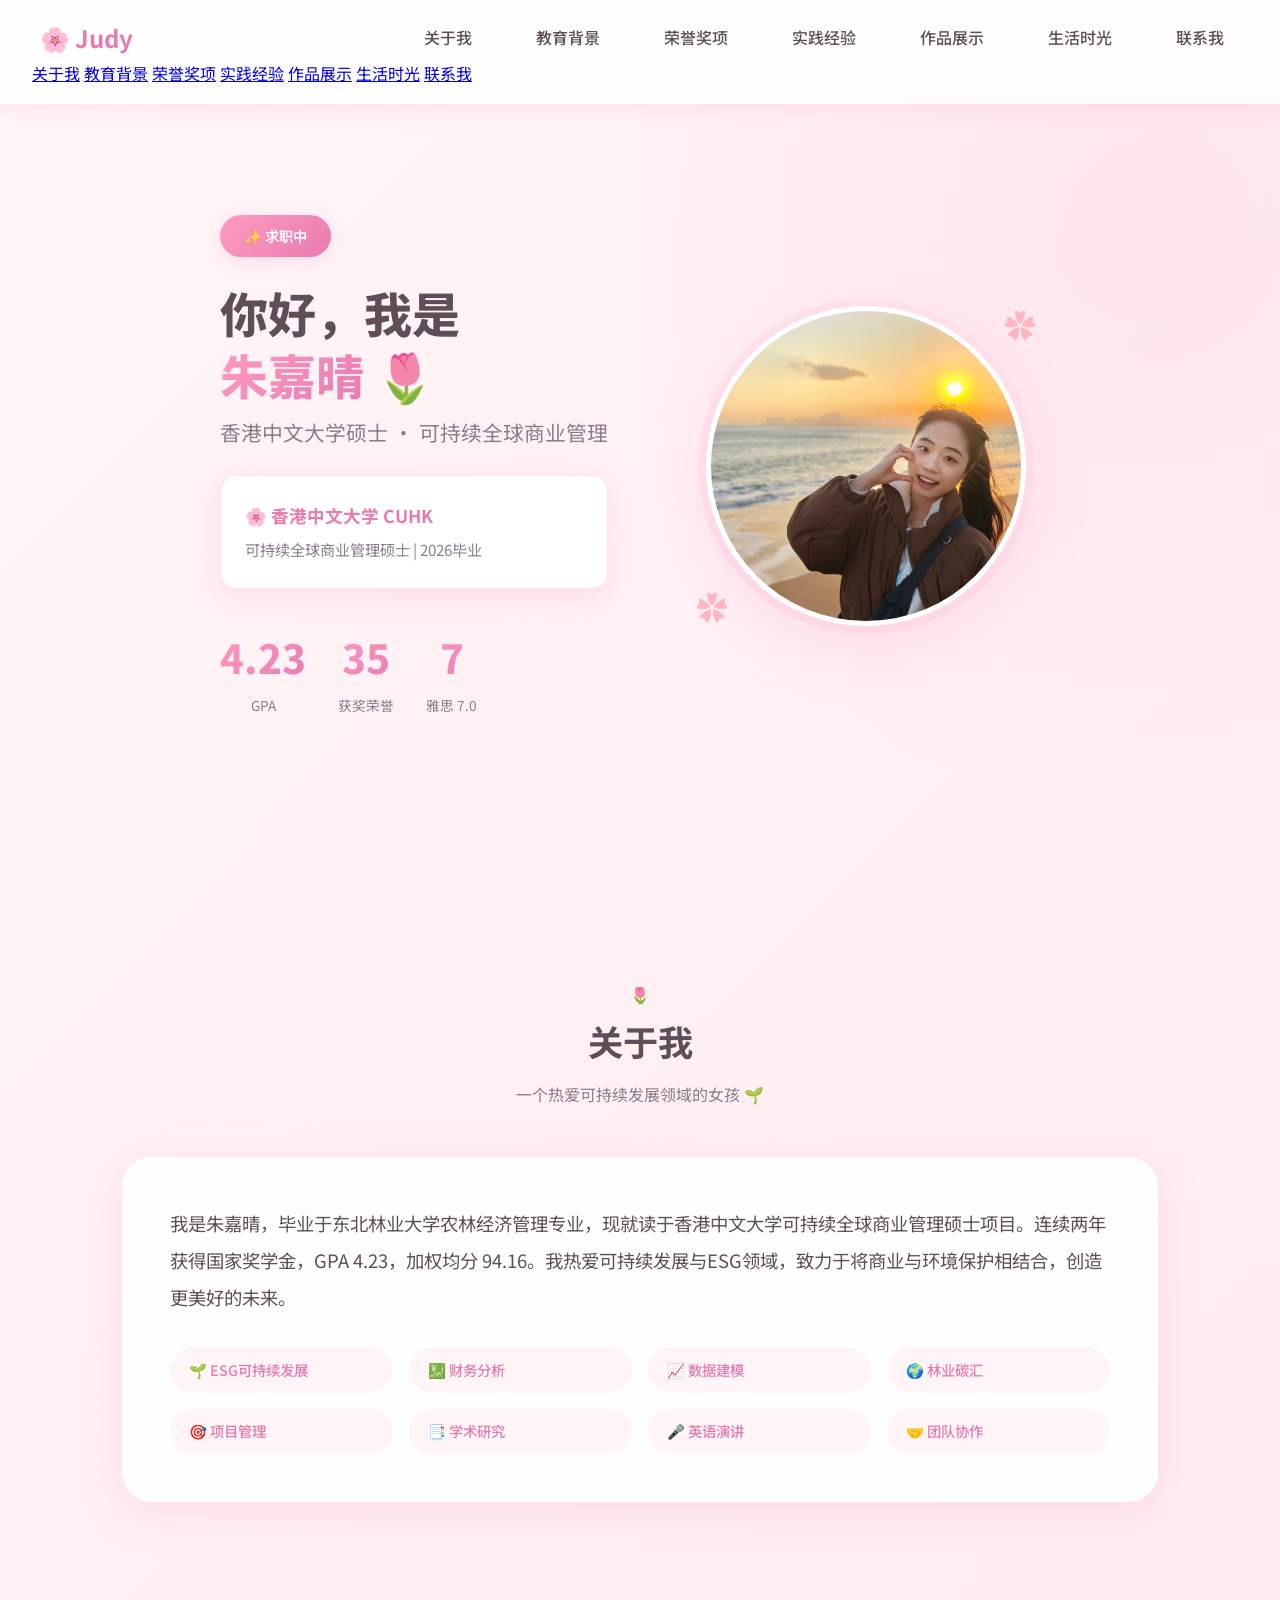
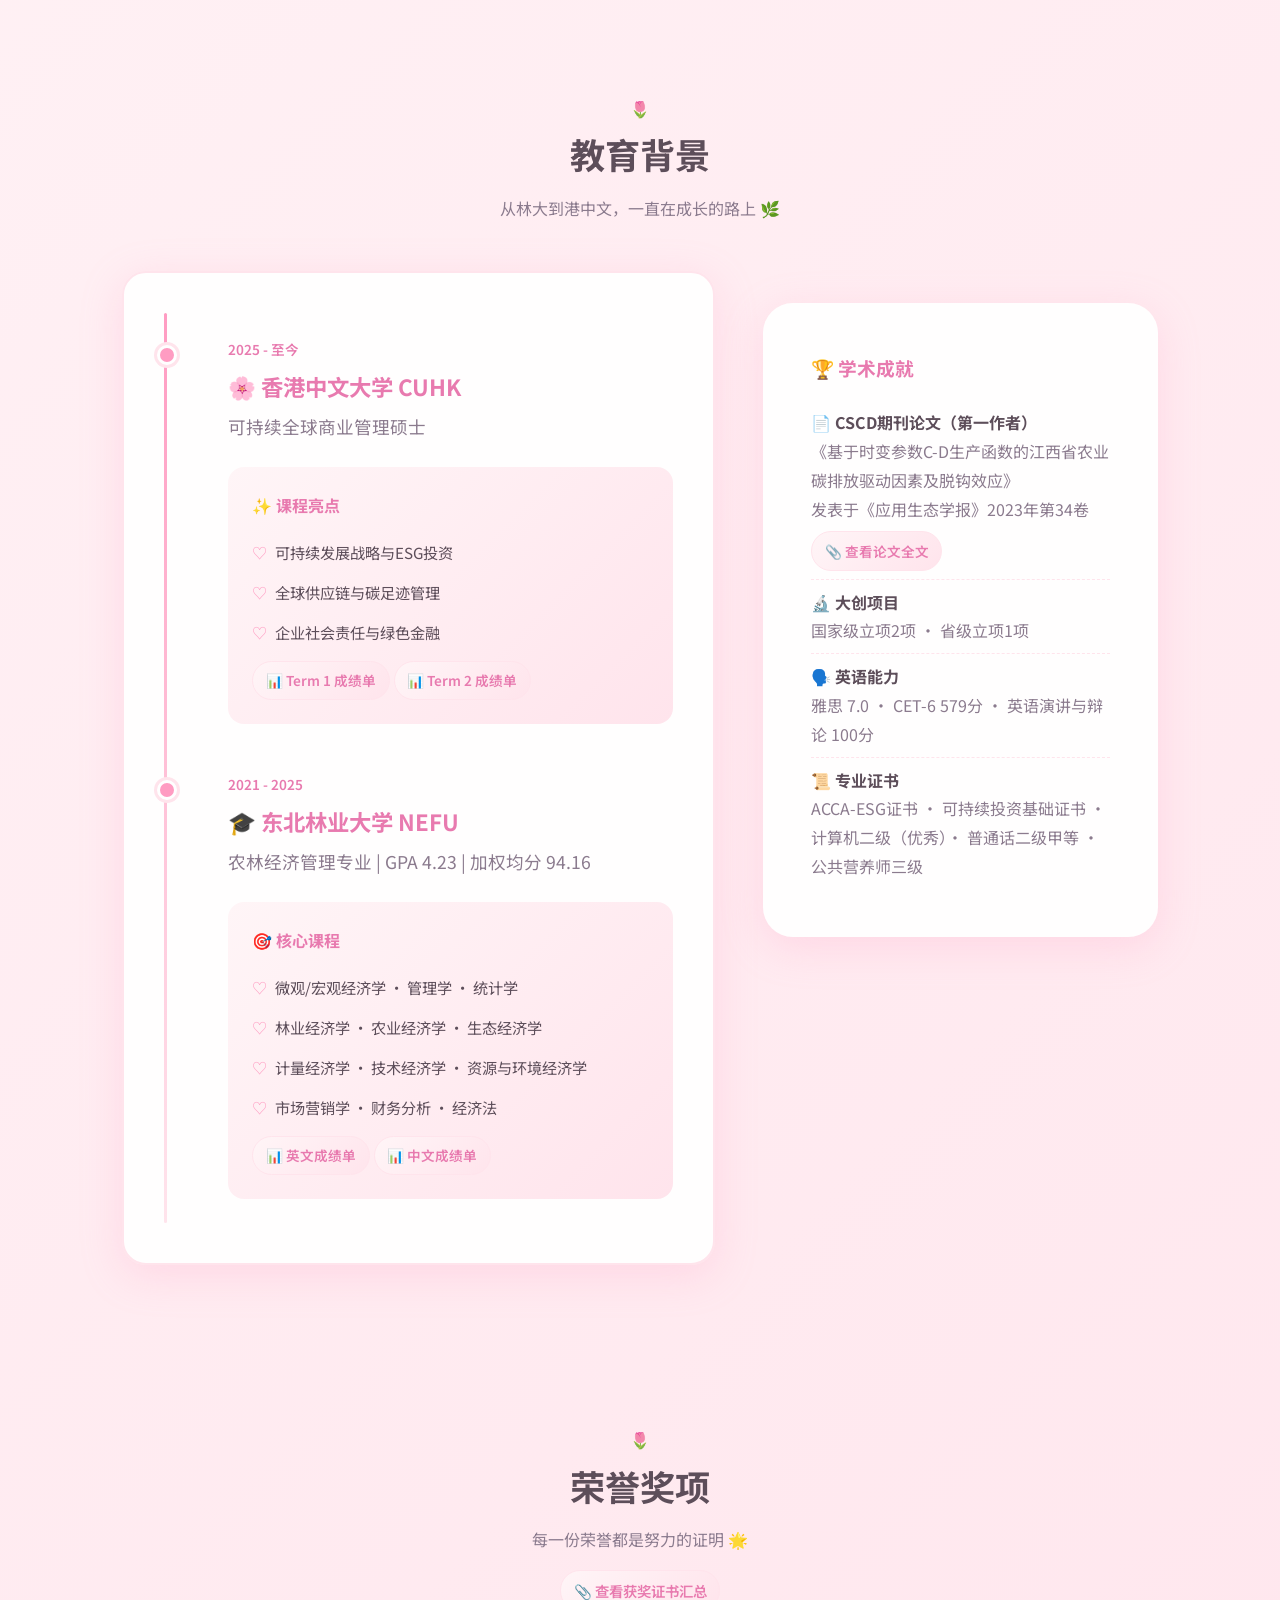
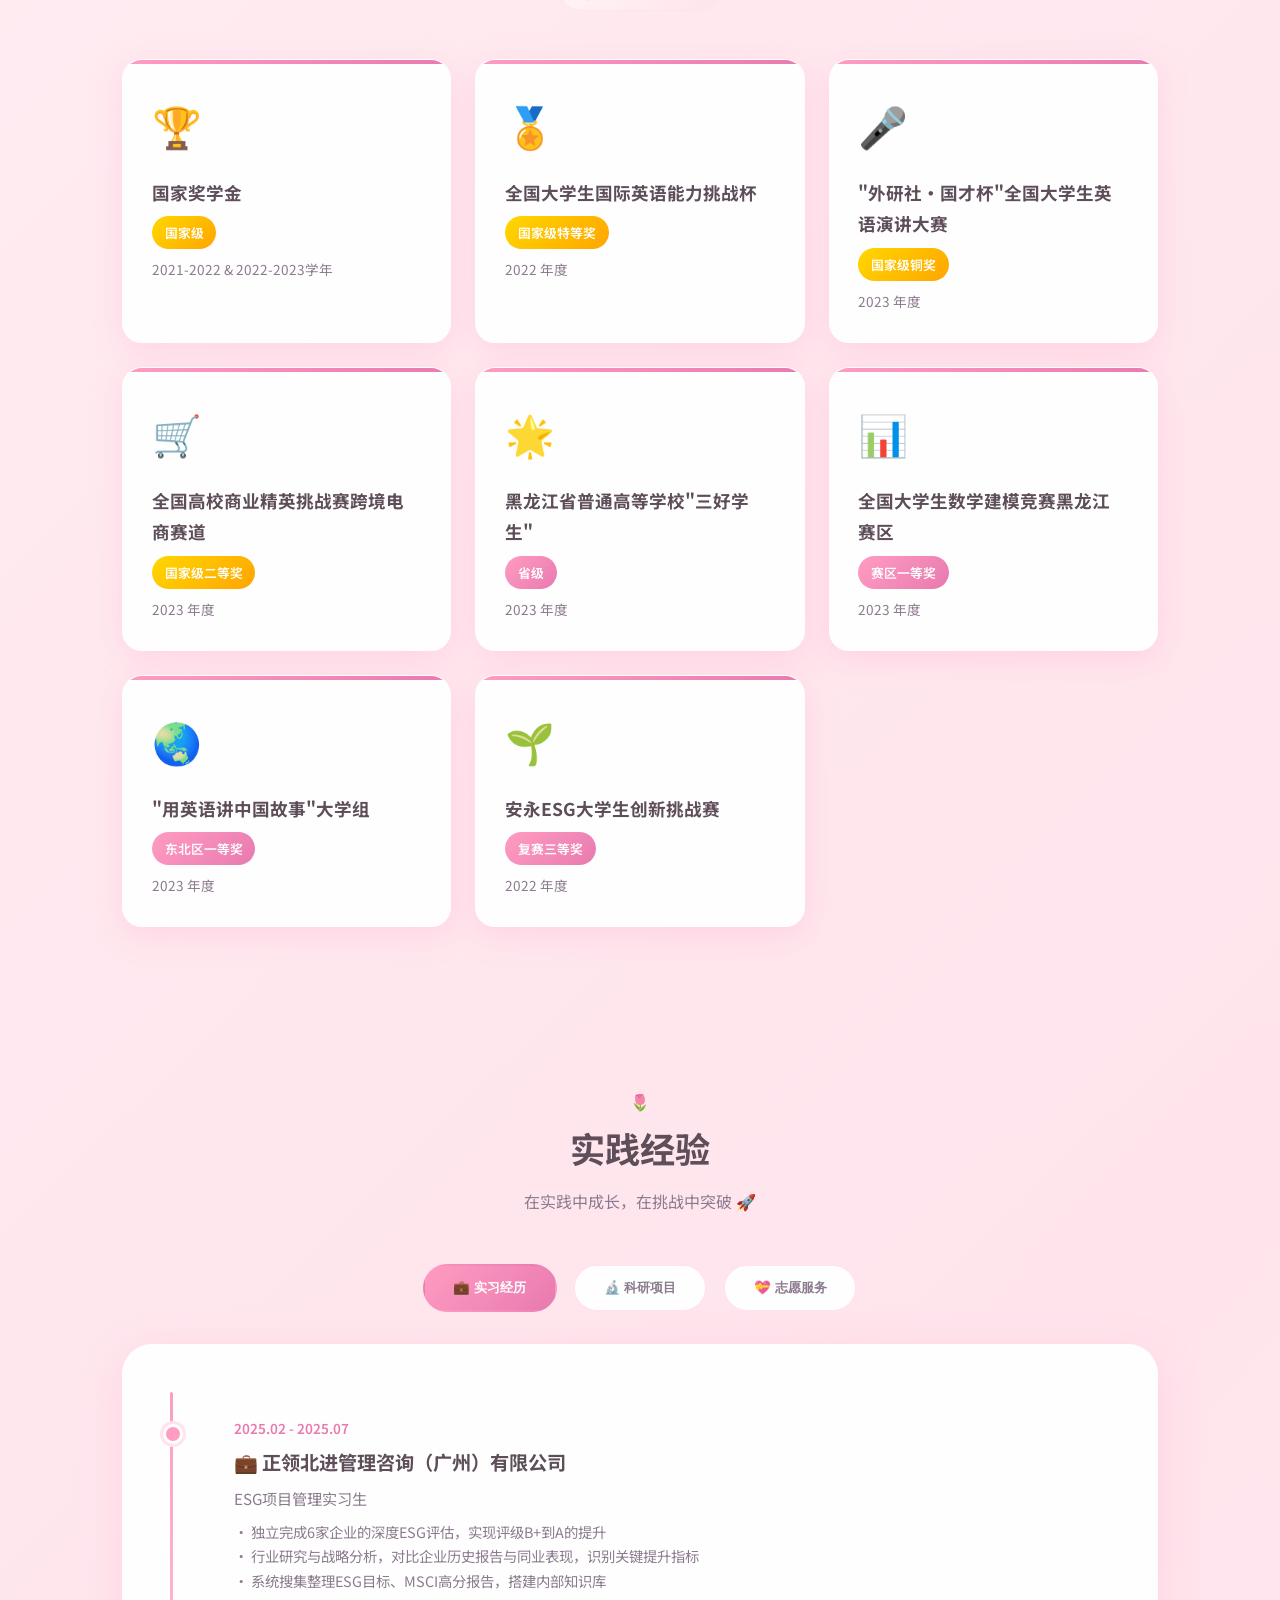
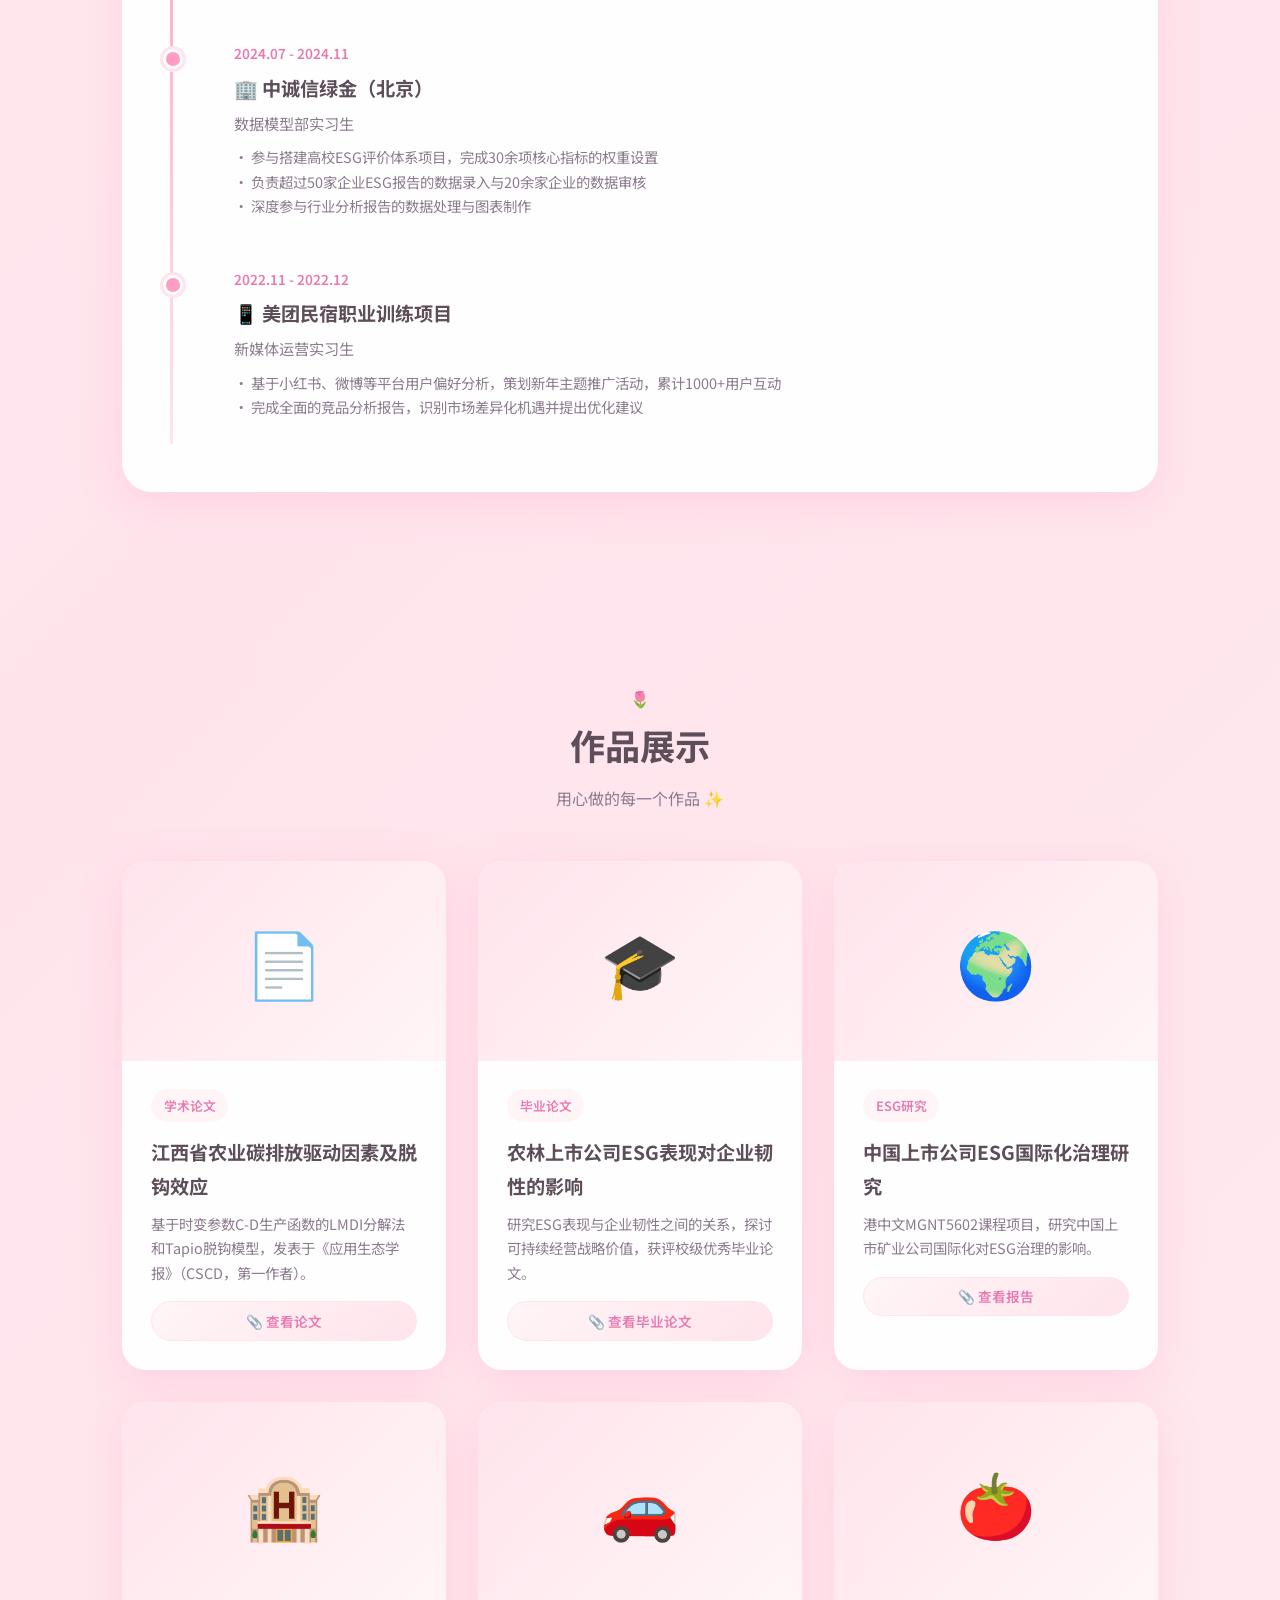
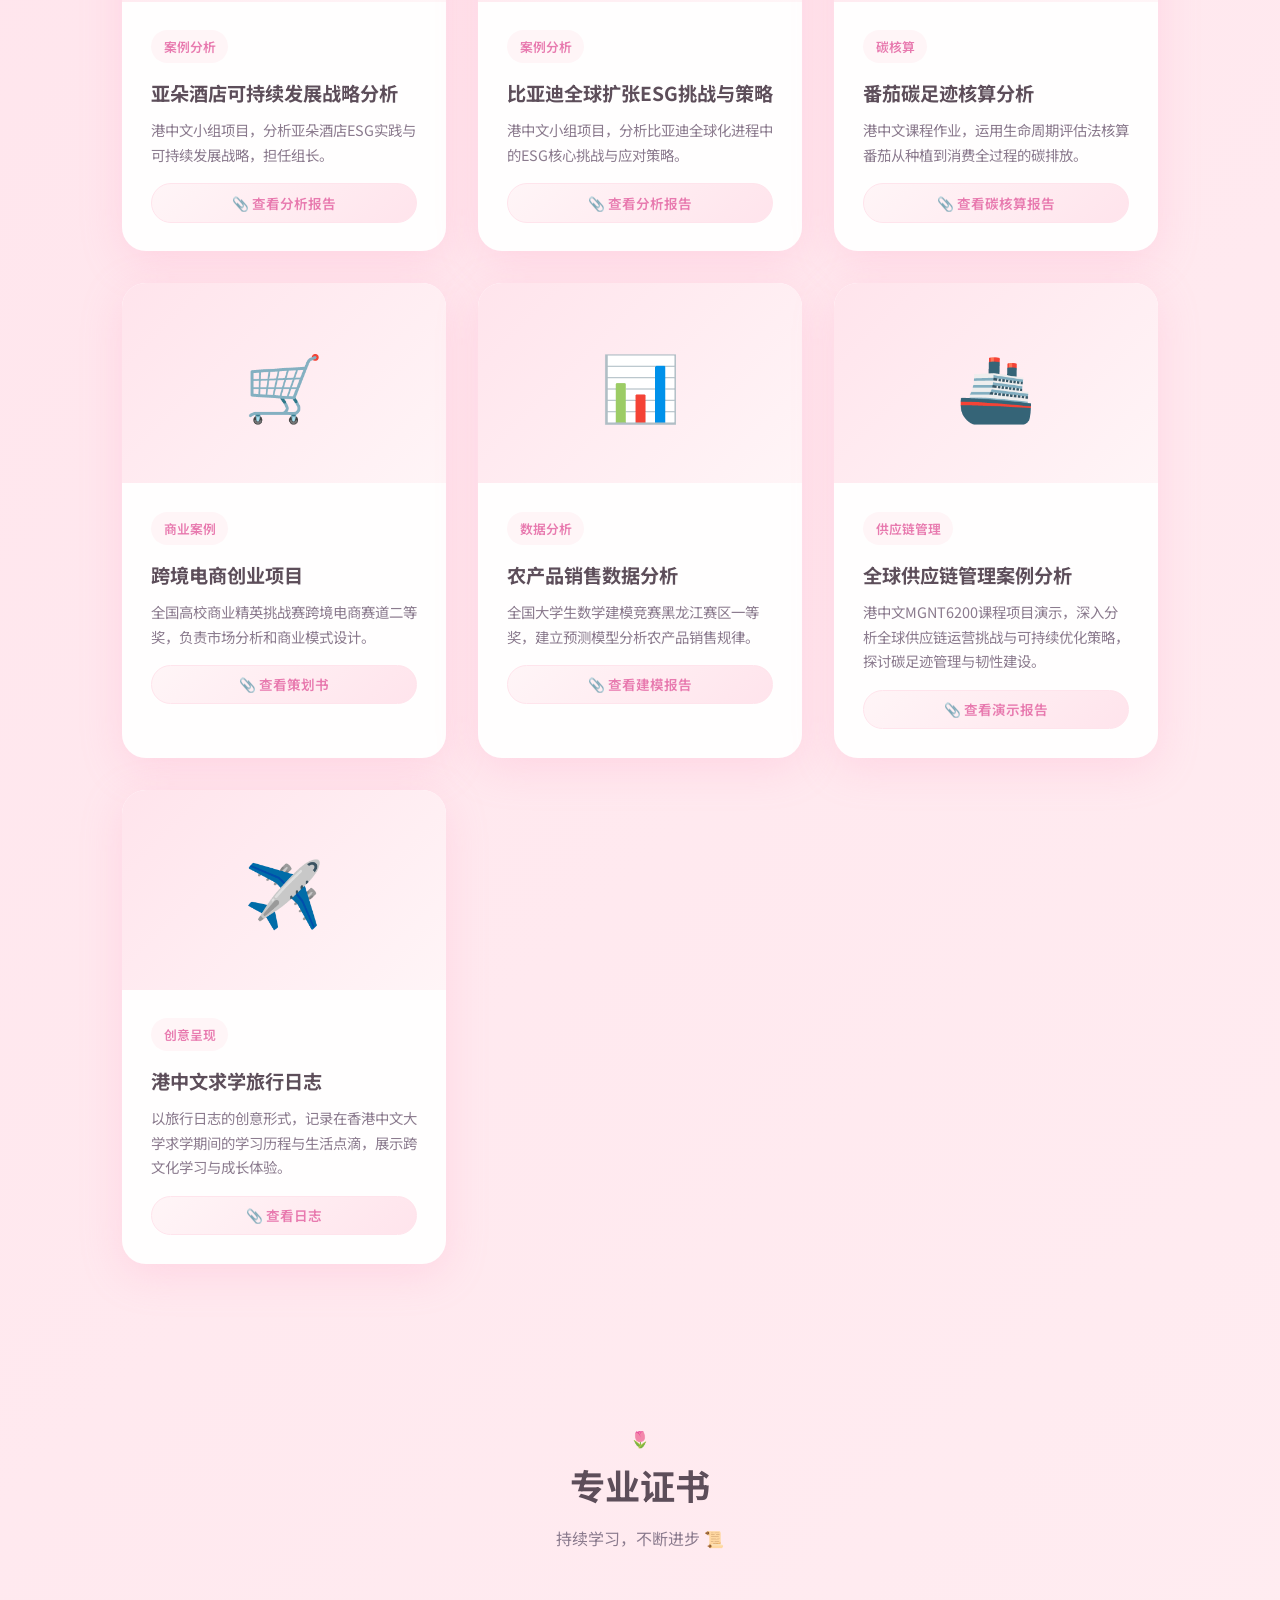
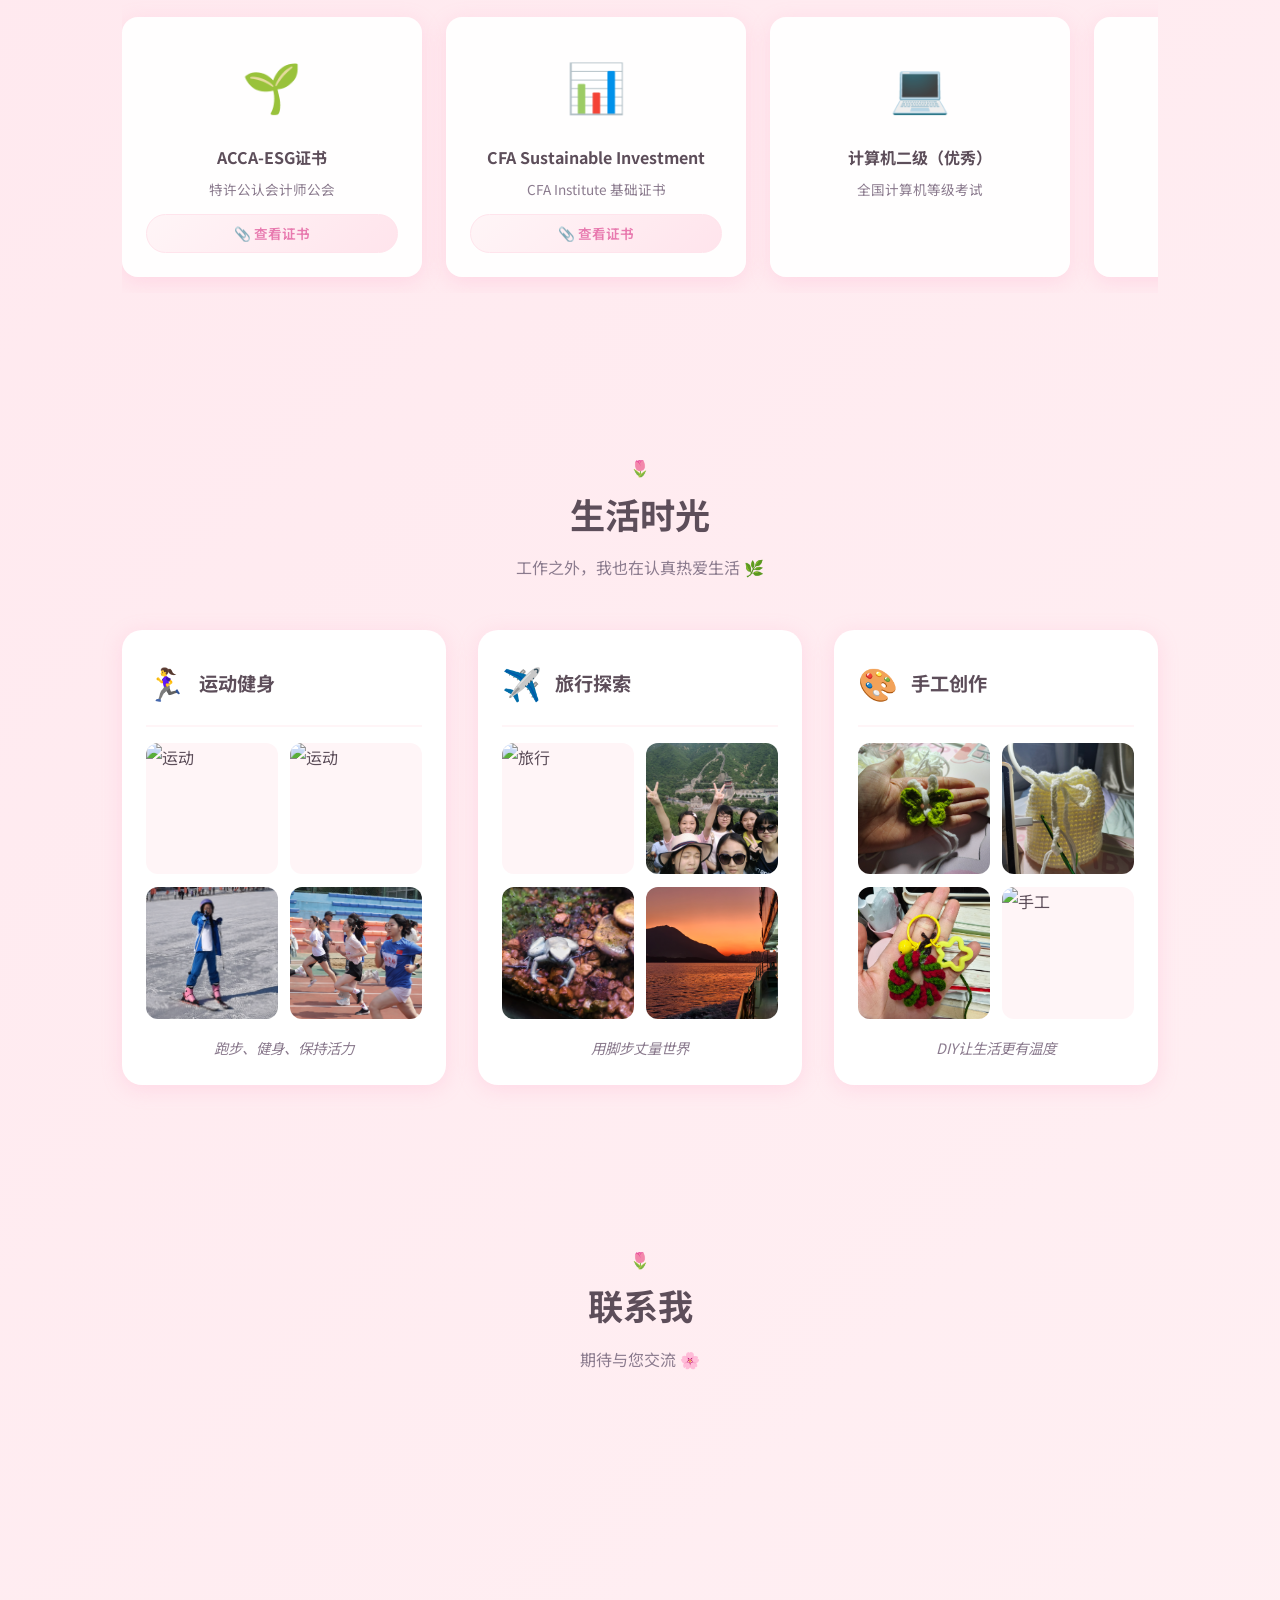
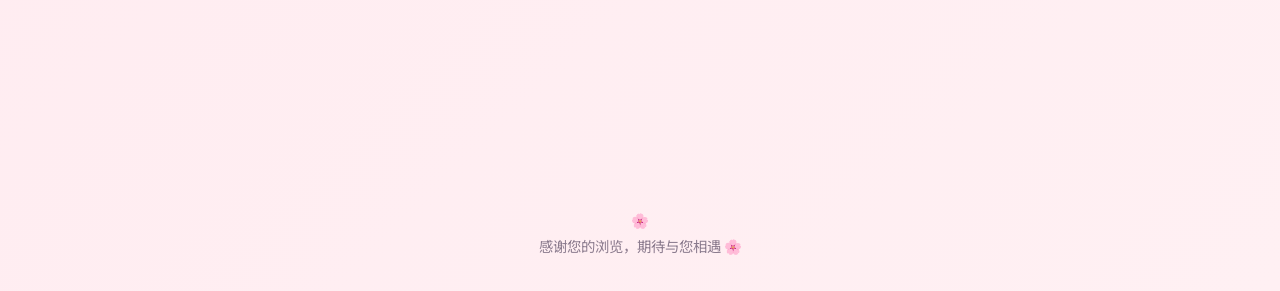
==== commit a4865fc9: "✨ 新增港中文作业：供应链管理展示 & 旅行日志 (2026-05-12) - 新增 MGNT6200 全球供应链管理案例分析演示 - 新增港中文求学旅行日志创意演示 - 更新作品展示区域，补充2个新" ====
--- a/index.html
+++ b/index.html
@@ -450,6 +450,30 @@
           <a href="documents/比赛项目/2022数学建模.pdf" target="_blank" class="work-link">📎 查看建模报告</a>
         </div>
       </div>
+      
+      <div class="work-card scroll-animate">
+        <div class="work-image">🚢</div>
+        <div class="work-content">
+          <span class="work-category">供应链管理</span>
+          <div class="work-title">全球供应链管理案例分析</div>
+          <div class="work-desc">
+            港中文MGNT6200课程项目演示，深入分析全球供应链运营挑战与可持续优化策略，探讨碳足迹管理与韧性建设。
+          </div>
+          <a href="documents/港中文作业/6200 supply chain pre.pdf" target="_blank" class="work-link">📎 查看演示报告</a>
+        </div>
+      </div>
+      
+      <div class="work-card scroll-animate">
+        <div class="work-image">✈️</div>
+        <div class="work-content">
+          <span class="work-category">创意呈现</span>
+          <div class="work-title">港中文求学旅行日志</div>
+          <div class="work-desc">
+            以旅行日志的创意形式，记录在香港中文大学求学期间的学习历程与生活点滴，展示跨文化学习与成长体验。
+          </div>
+          <a href="documents/港中文作业/Beige and Orange Cute Illustrative Travel Journal Presentation.pdf" target="_blank" class="work-link">📎 查看日志</a>
+        </div>
+      </div>
     </div>
   </section>
 
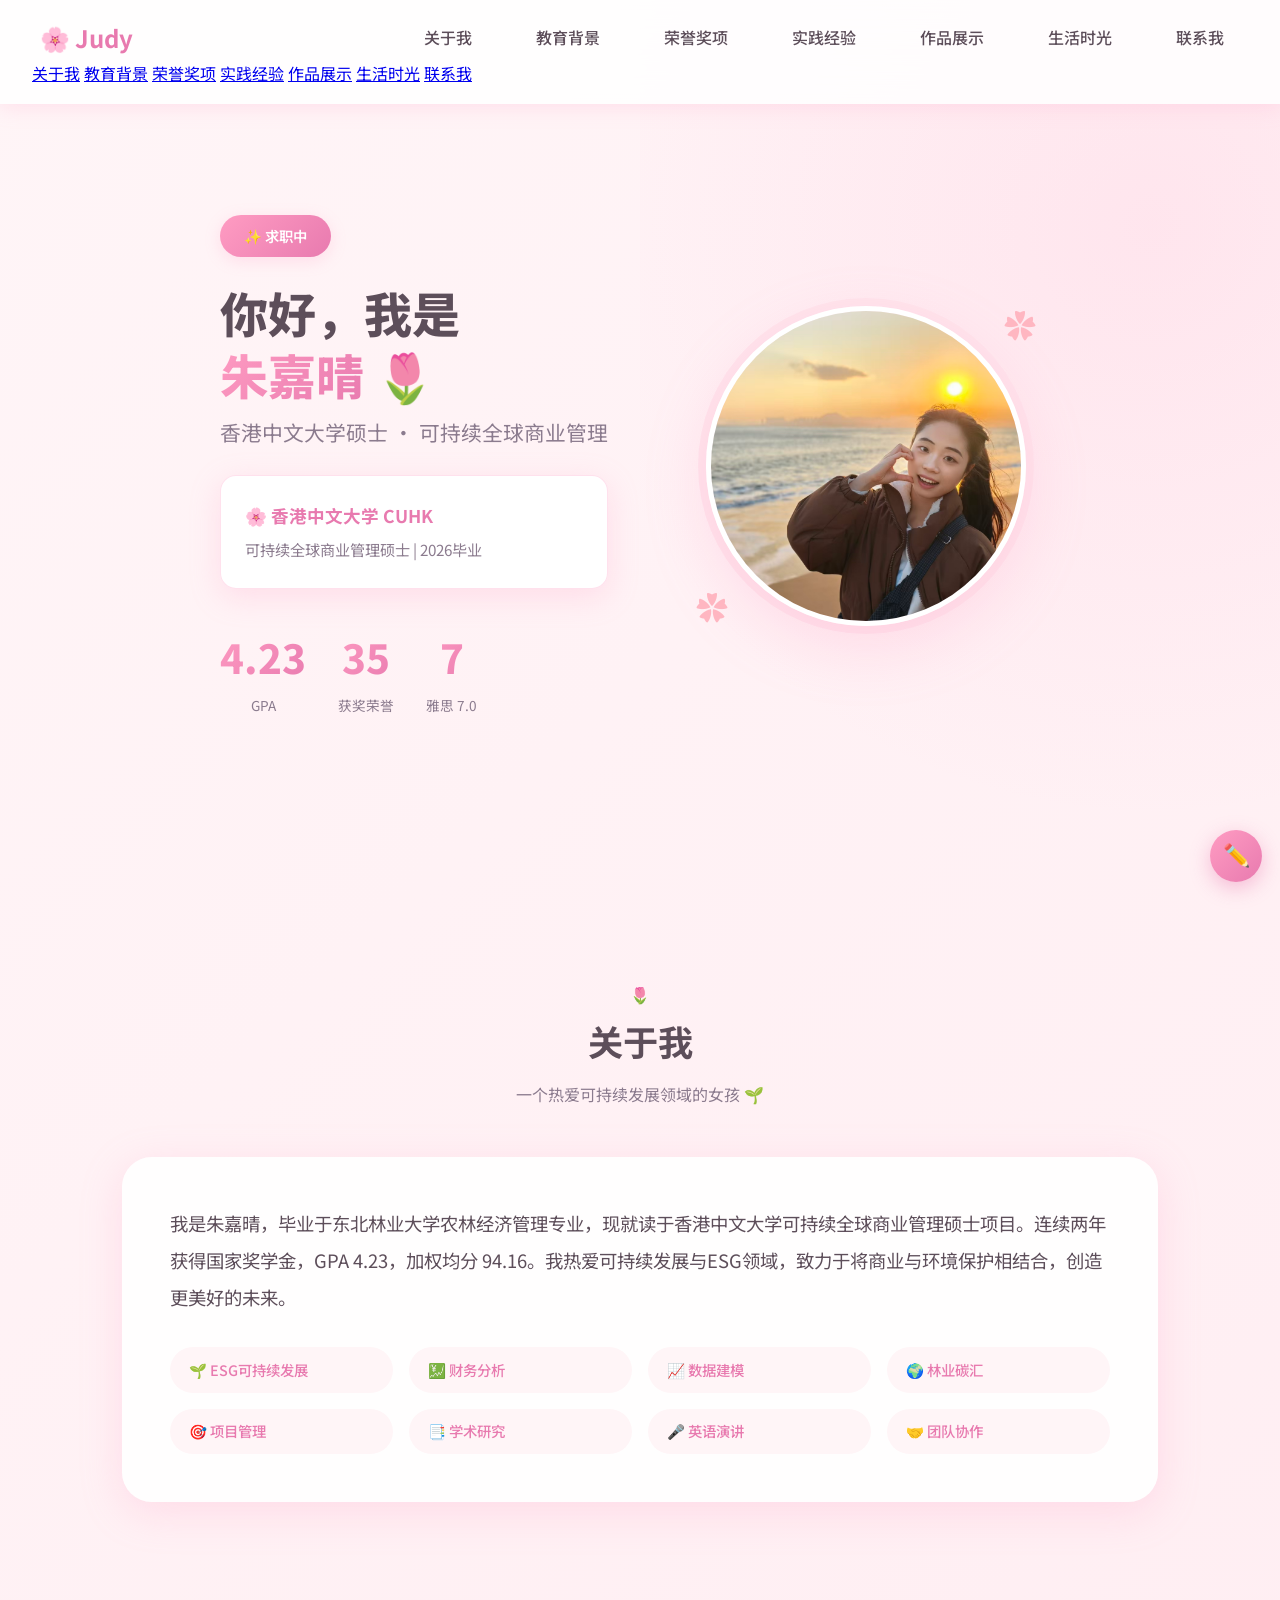
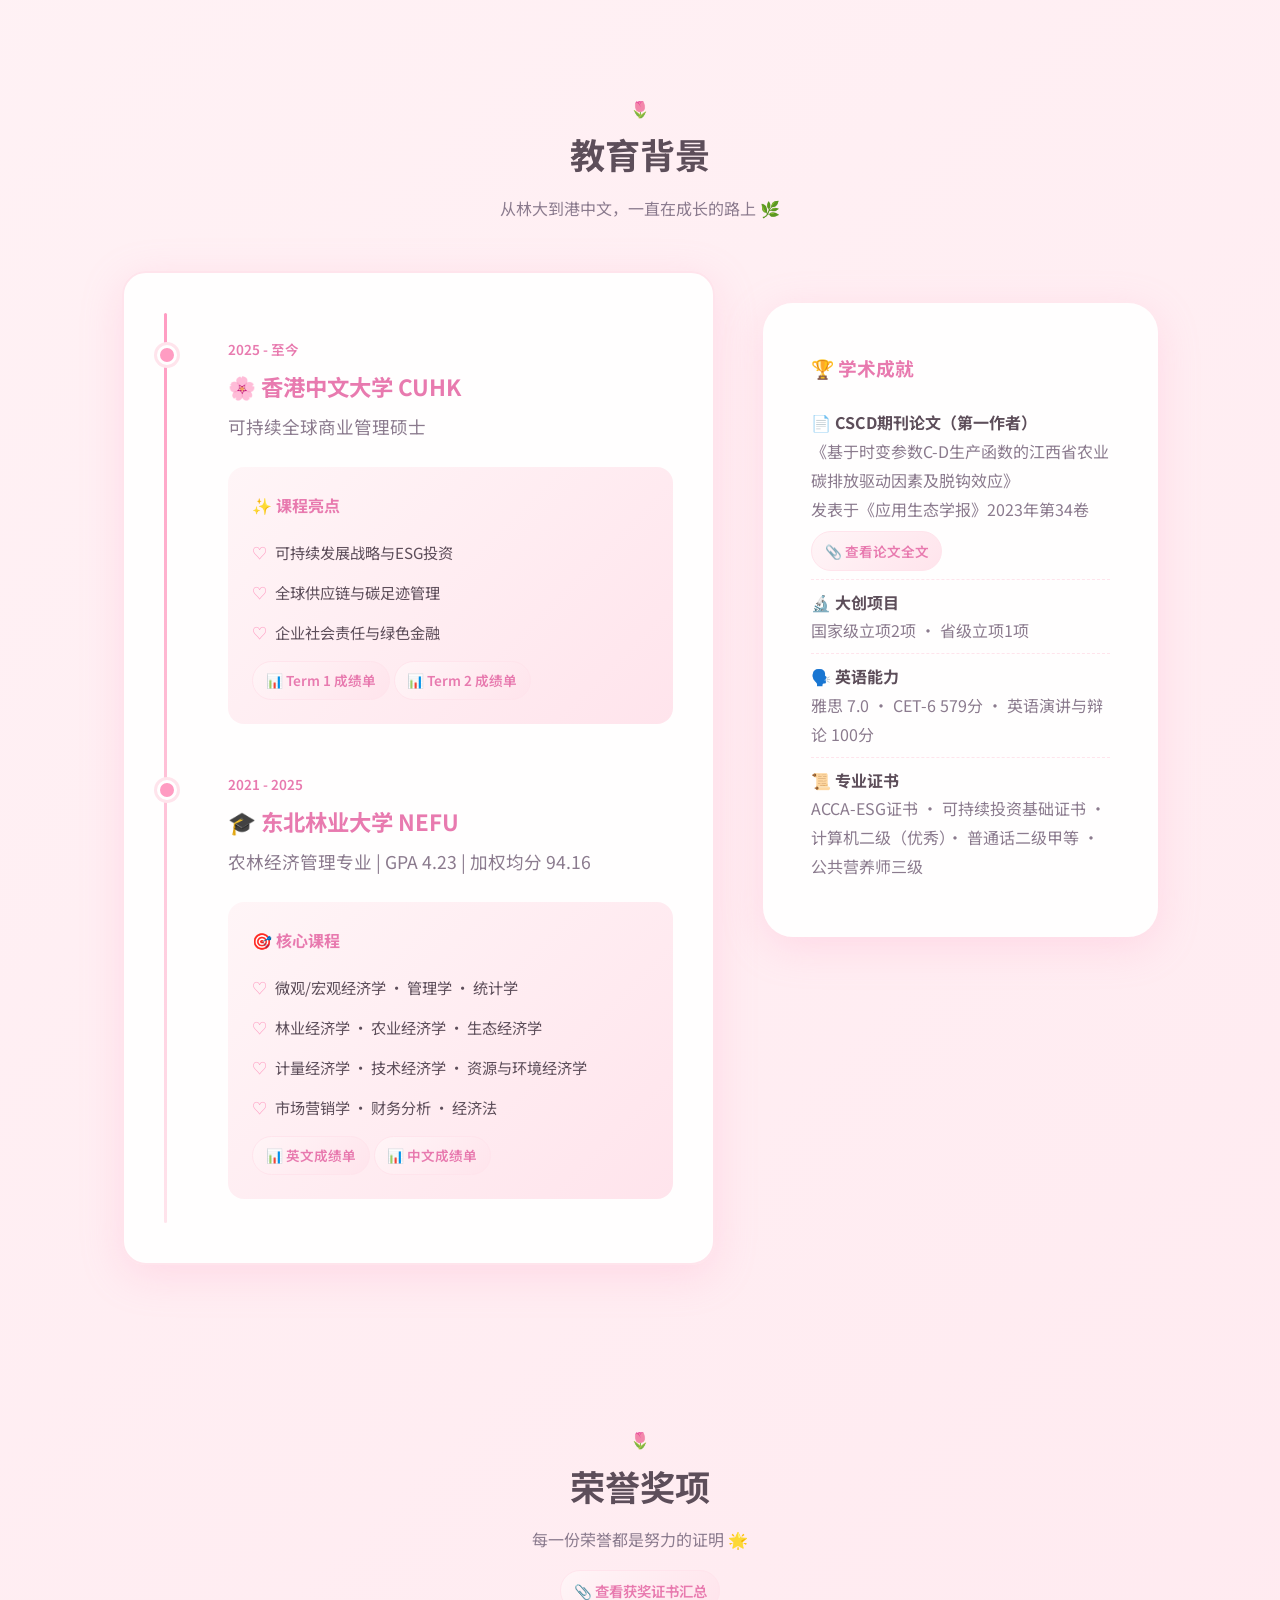
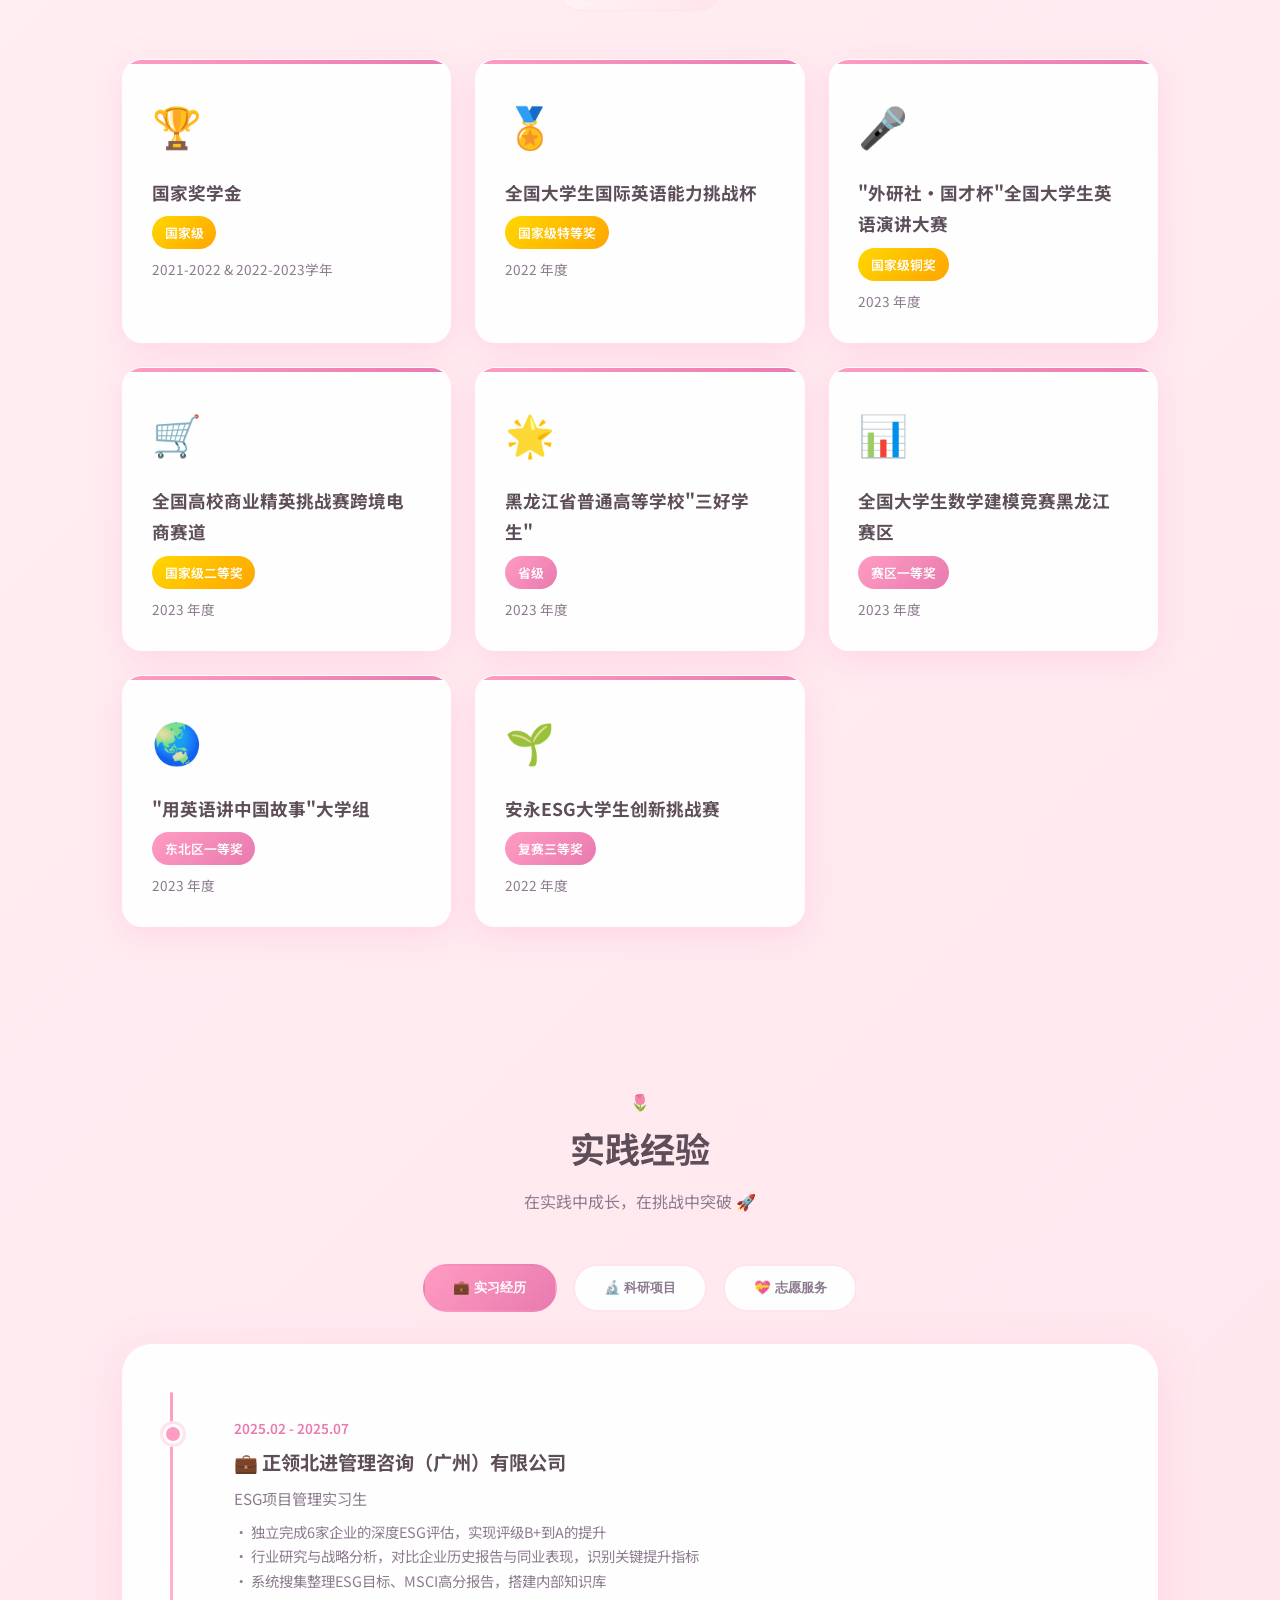
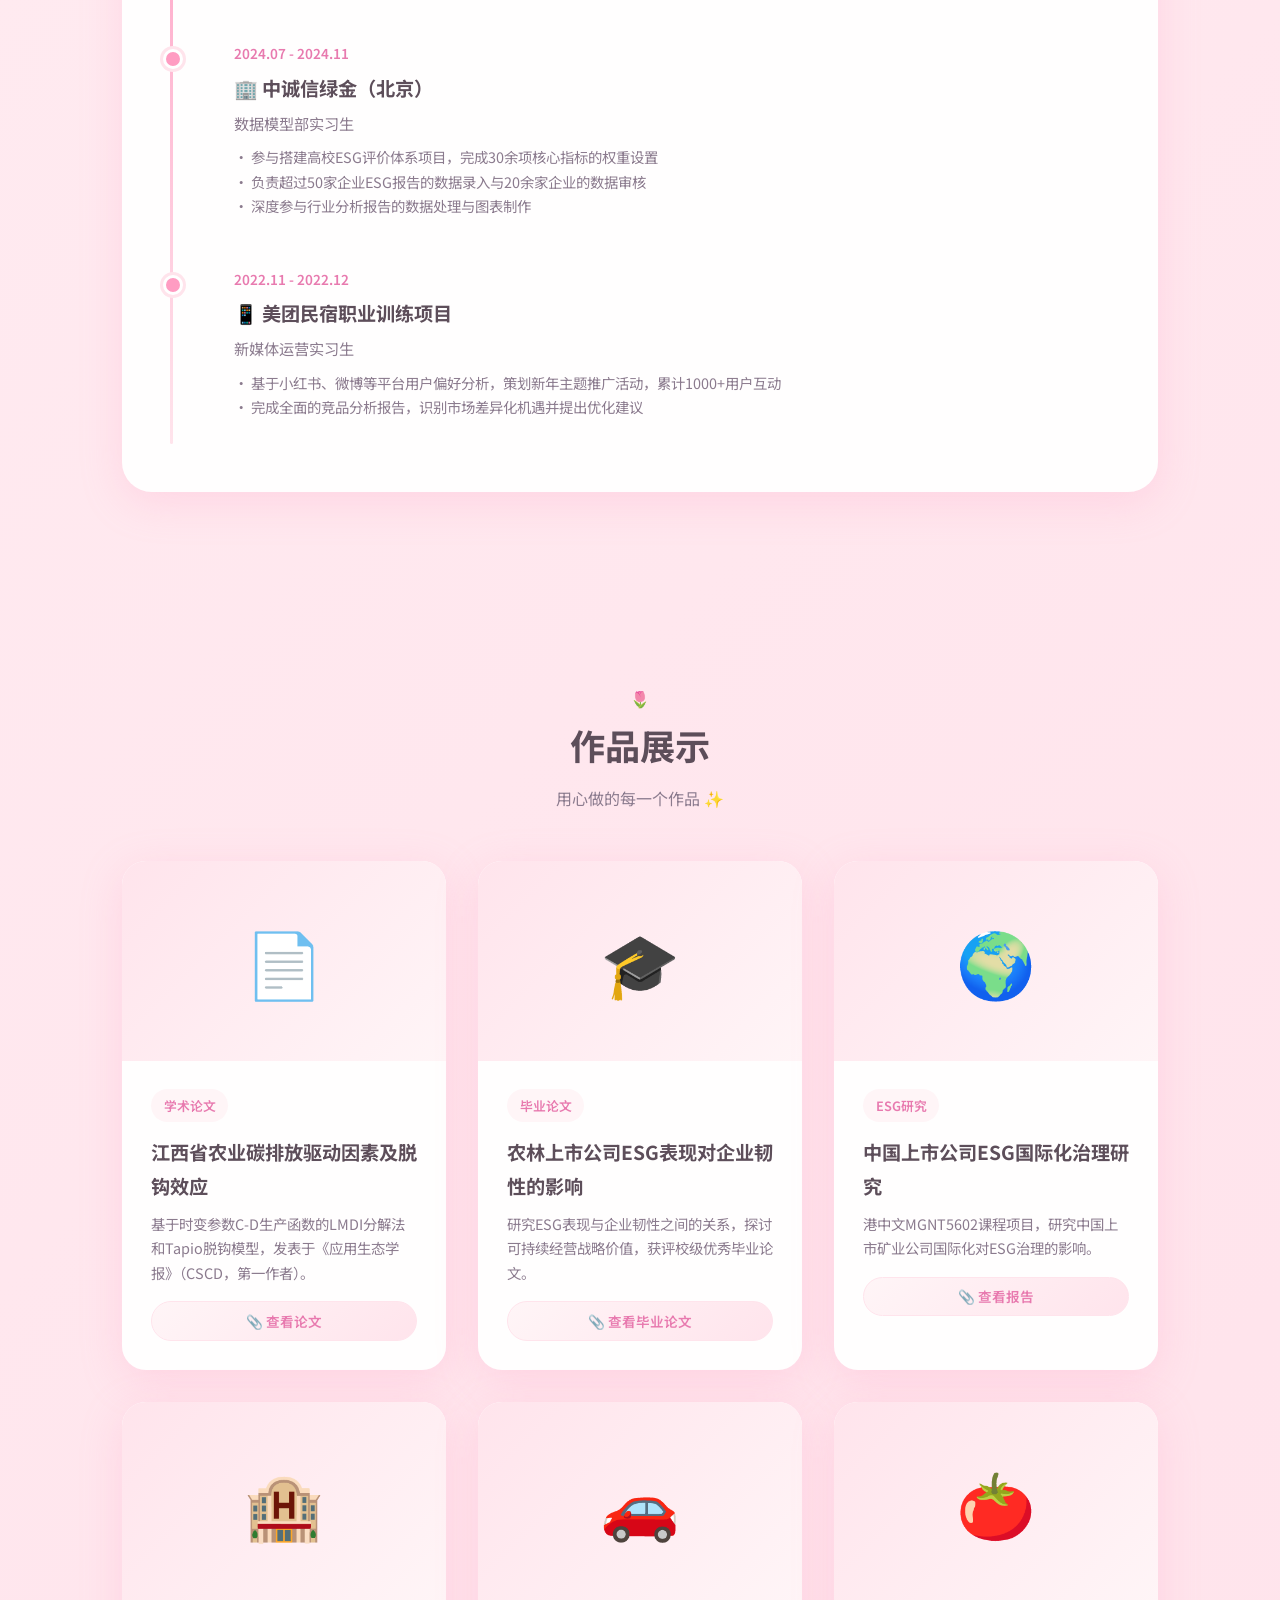
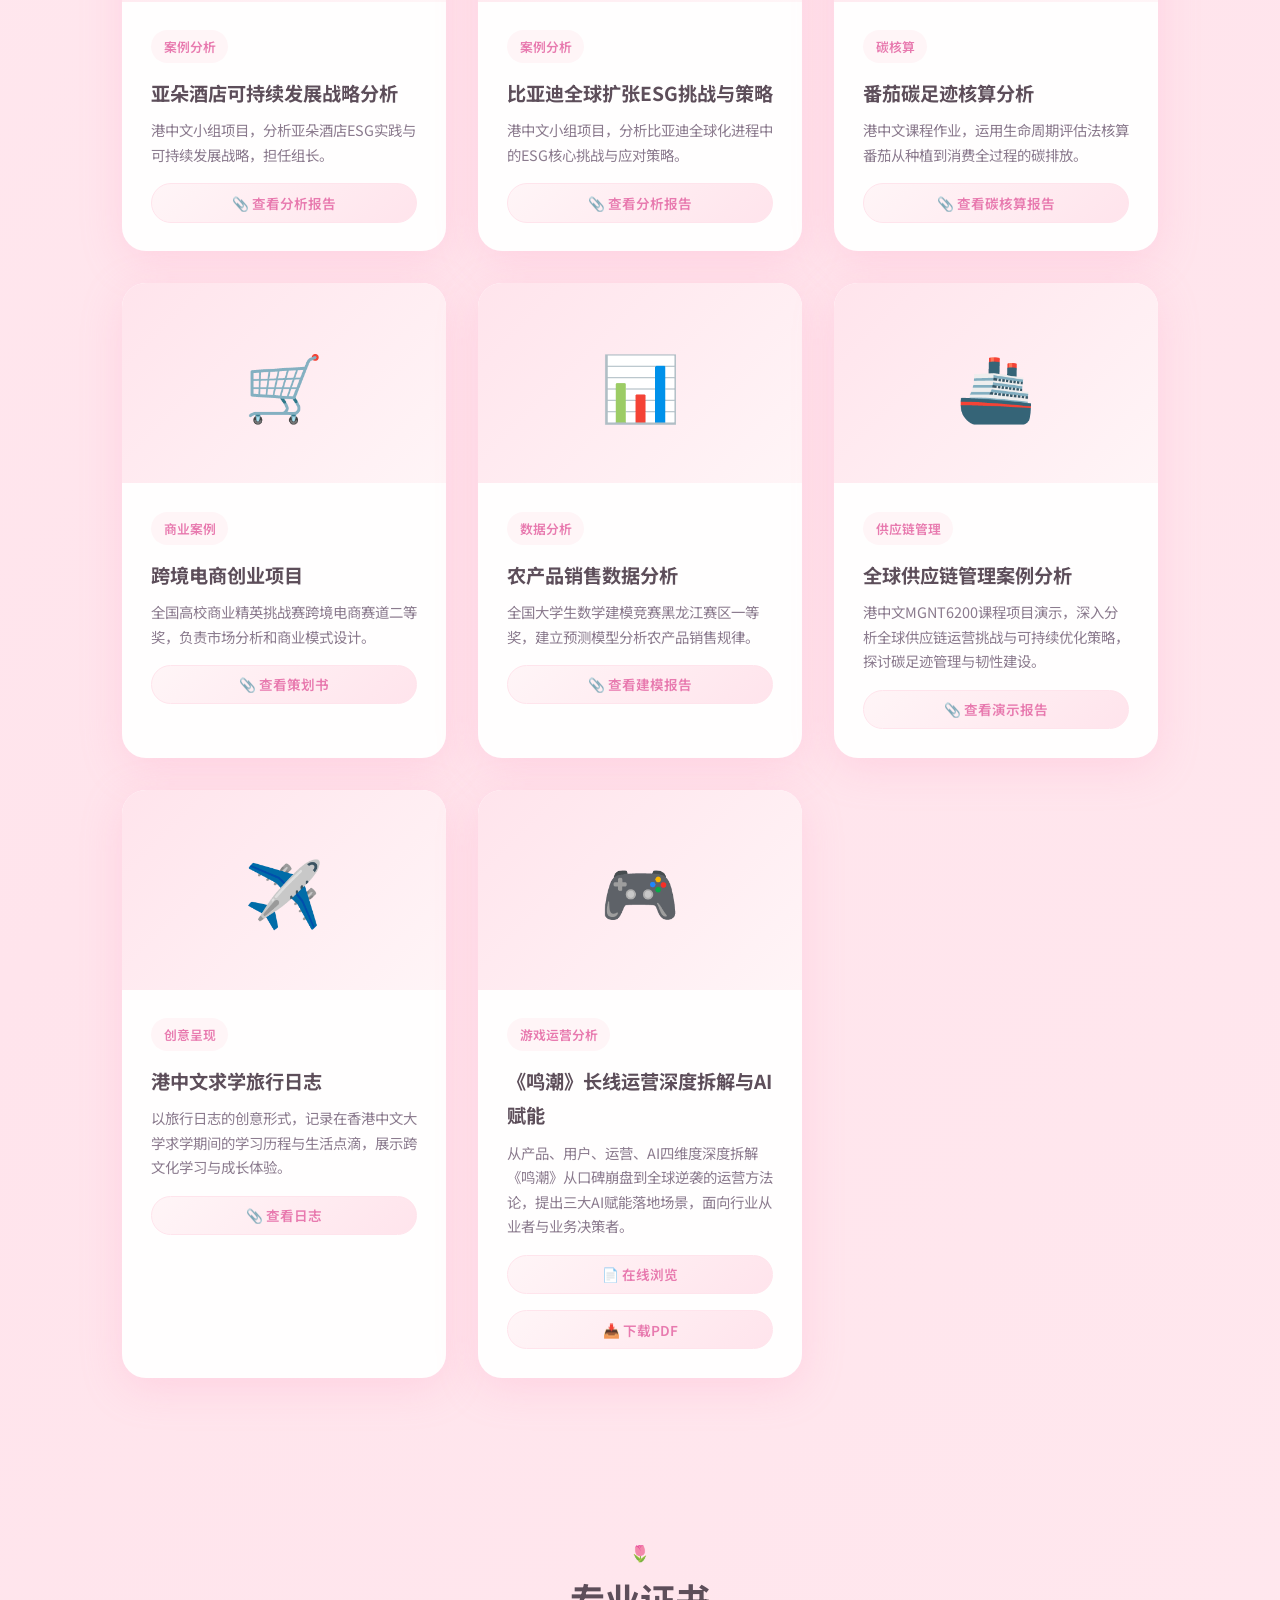
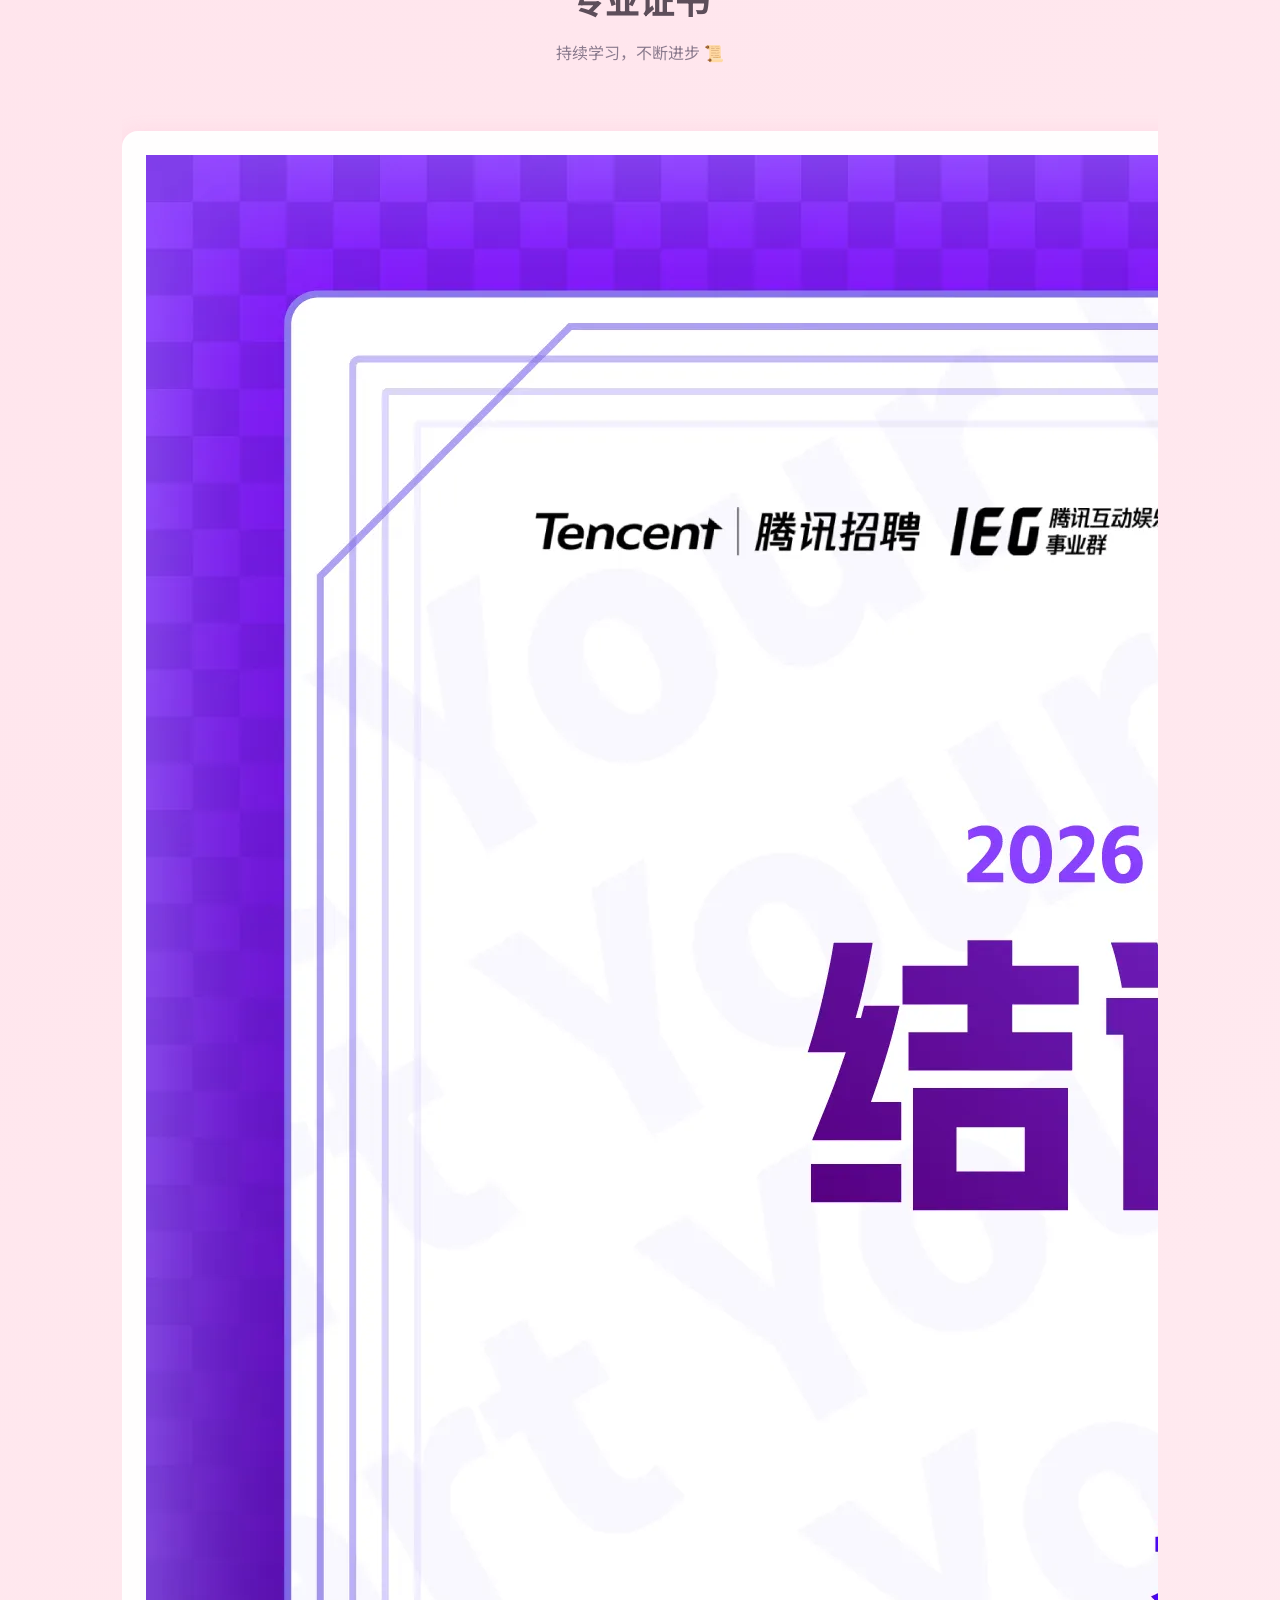
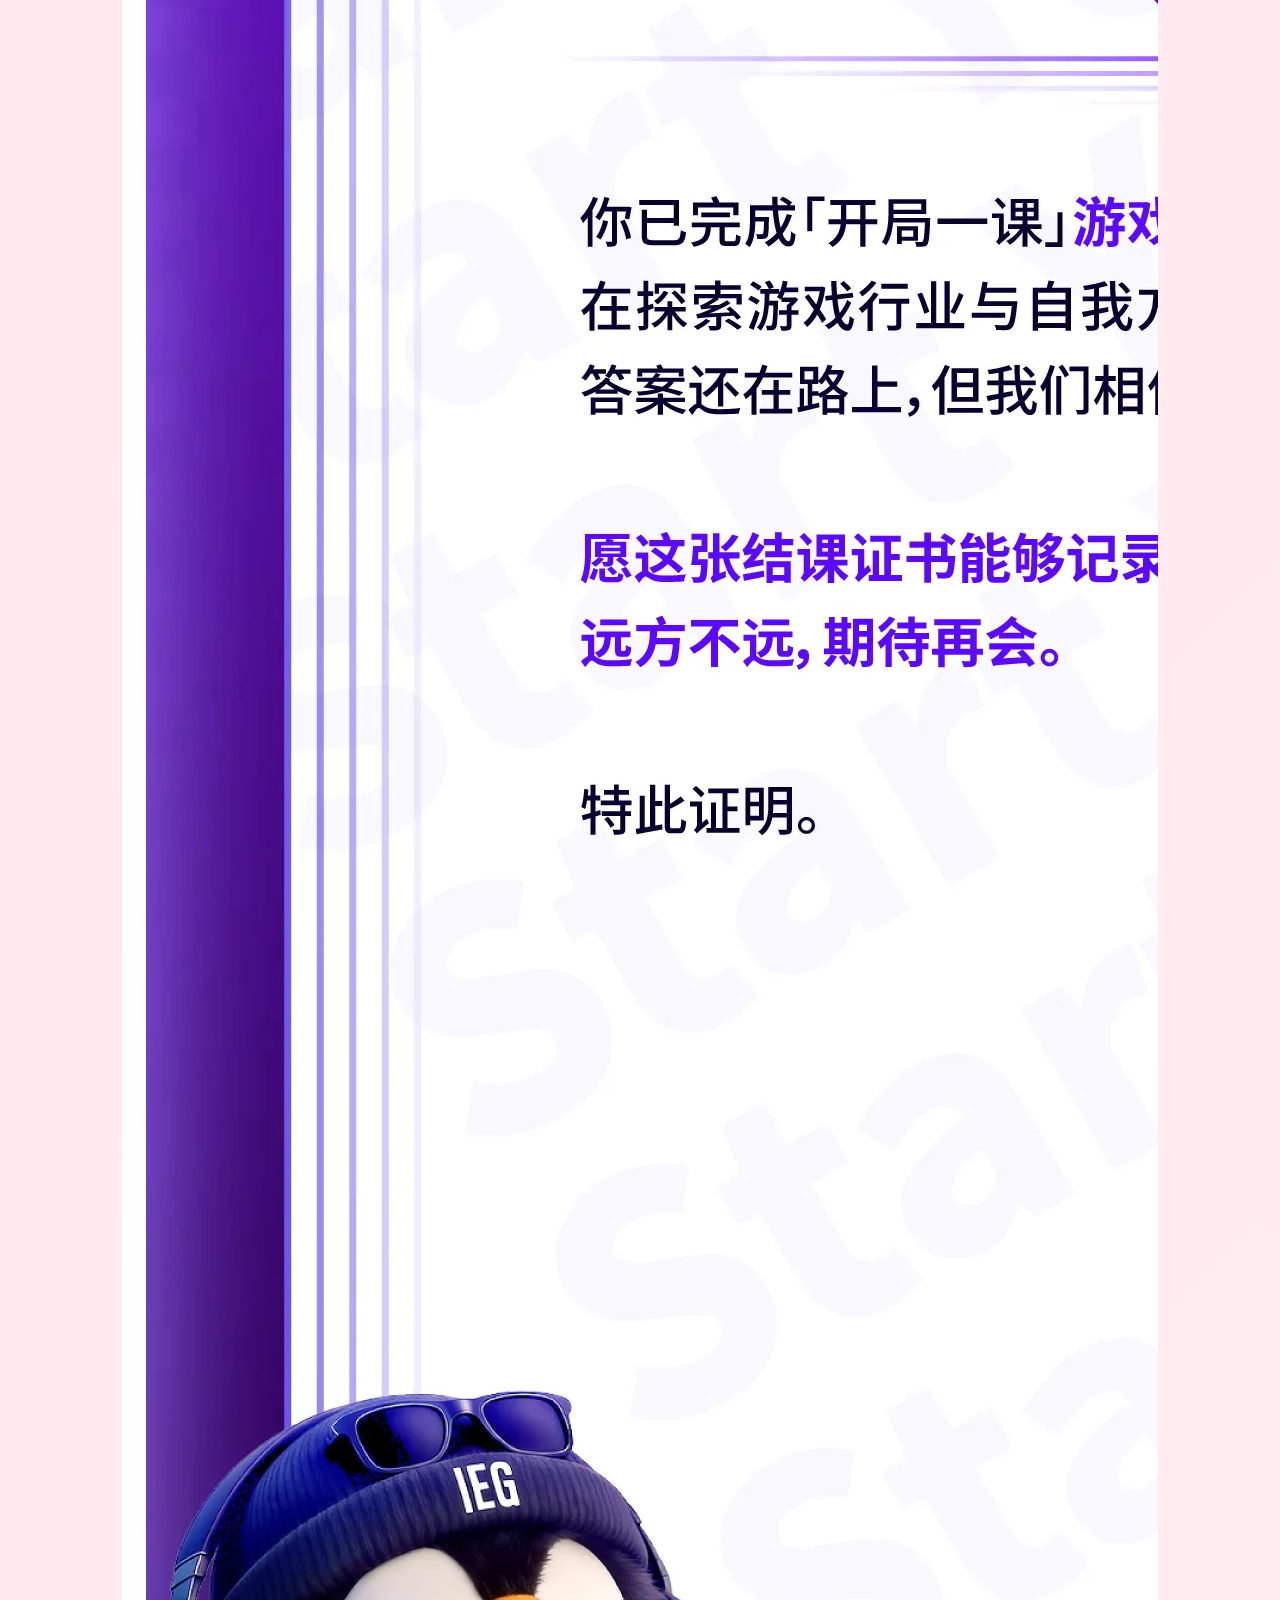
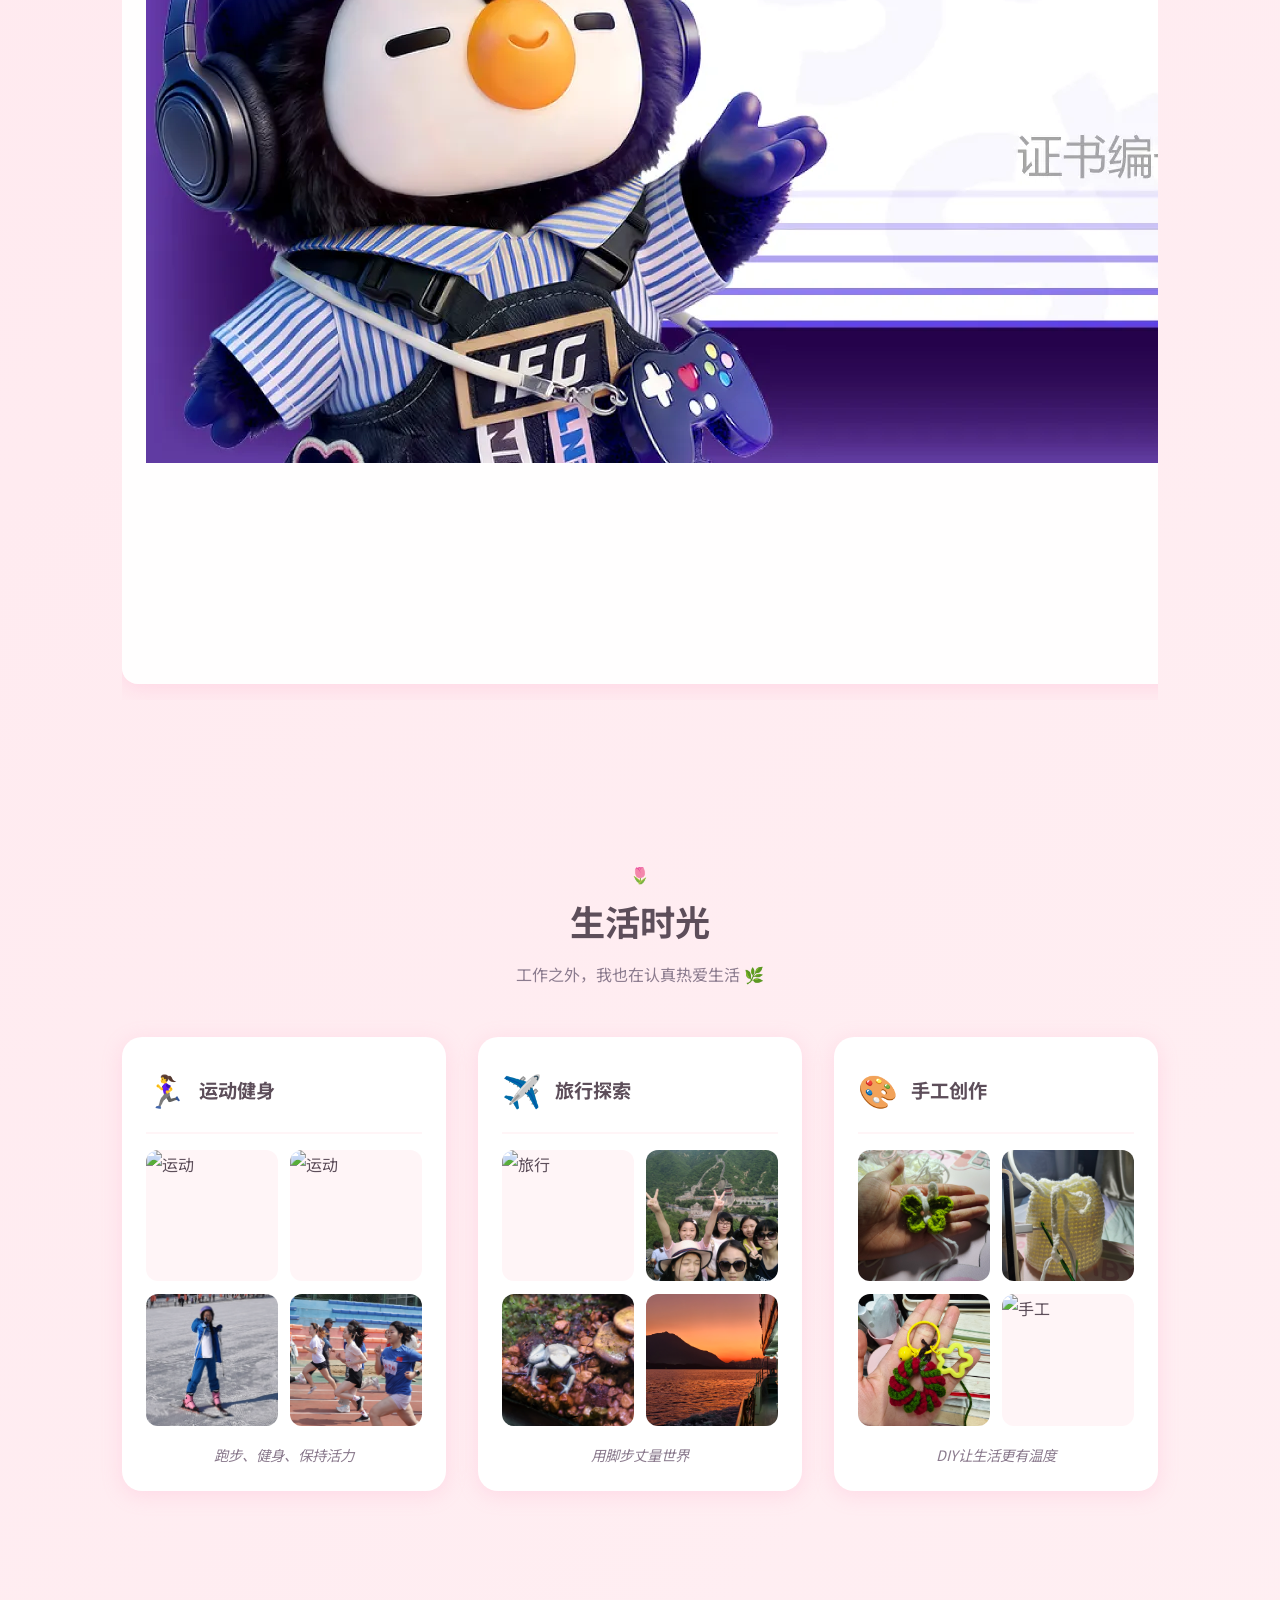
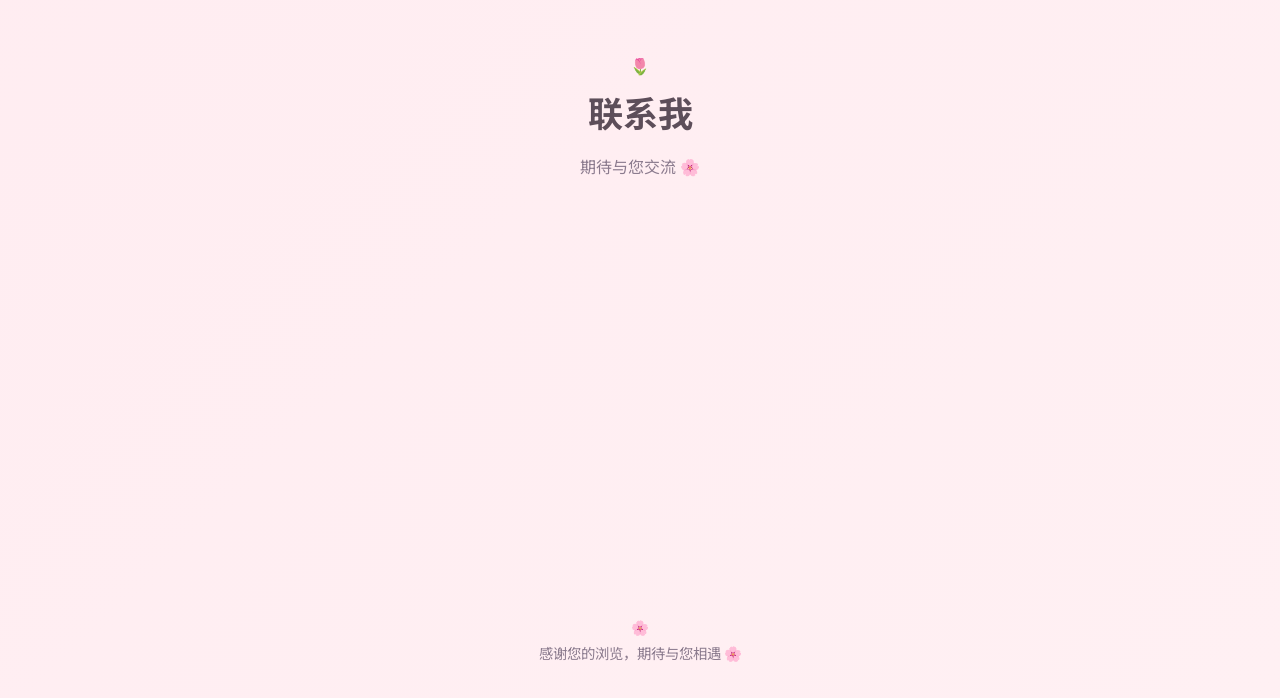
==== commit f4a57856: "feat: 添加鸣潮作品卡片 + 腾讯游戏结课证书" ====
--- a/index.html
+++ b/index.html
@@ -474,6 +474,21 @@
           <a href="documents/港中文作业/Beige and Orange Cute Illustrative Travel Journal Presentation.pdf" target="_blank" class="work-link">📎 查看日志</a>
         </div>
       </div>
+
+      <div class="work-card scroll-animate">
+        <div class="work-image">🎮</div>
+        <div class="work-content">
+          <span class="work-category">游戏运营分析</span>
+          <div class="work-title">《鸣潮》长线运营深度拆解与AI赋能</div>
+          <div class="work-desc">
+            从产品、用户、运营、AI四维度深度拆解《鸣潮》从口碑崩盘到全球逆袭的运营方法论，提出三大AI赋能落地场景，面向行业从业者与业务决策者。
+          </div>
+          <div class="work-links-row">
+            <a href="reports/ww-analysis.html" target="_blank" class="work-link">📄 在线浏览</a>
+            <a href="reports/ww-analysis.pdf" target="_blank" class="work-link">📥 下载PDF</a>
+          </div>
+        </div>
+      </div>
     </div>
   </section>
 
@@ -484,7 +499,14 @@
       <p>持续学习，不断进步 📜</p>
     </div>
     <div class="certificates-scroll scroll-animate">
-      <div class="cert-card">
+            <div class="cert-card">
+        <img src="images/tencent-gaming-cert.webp" alt="腾讯游戏结课证书" class="cert-image" onerror="this.style.display='none'">
+        <div class="cert-icon">🎮</div>
+        <div class="cert-title">腾讯游戏「开局一课」结课证书</div>
+        <div class="cert-org">Tencent Games × IEG × 腾讯学堂</div>
+        <div class="cert-date">2026.06</div>
+      </div>
+<div class="cert-card">
         <div class="cert-icon">🌱</div>
         <div class="cert-title">ACCA-ESG证书</div>
         <div class="cert-org">特许公认会计师公会</div>
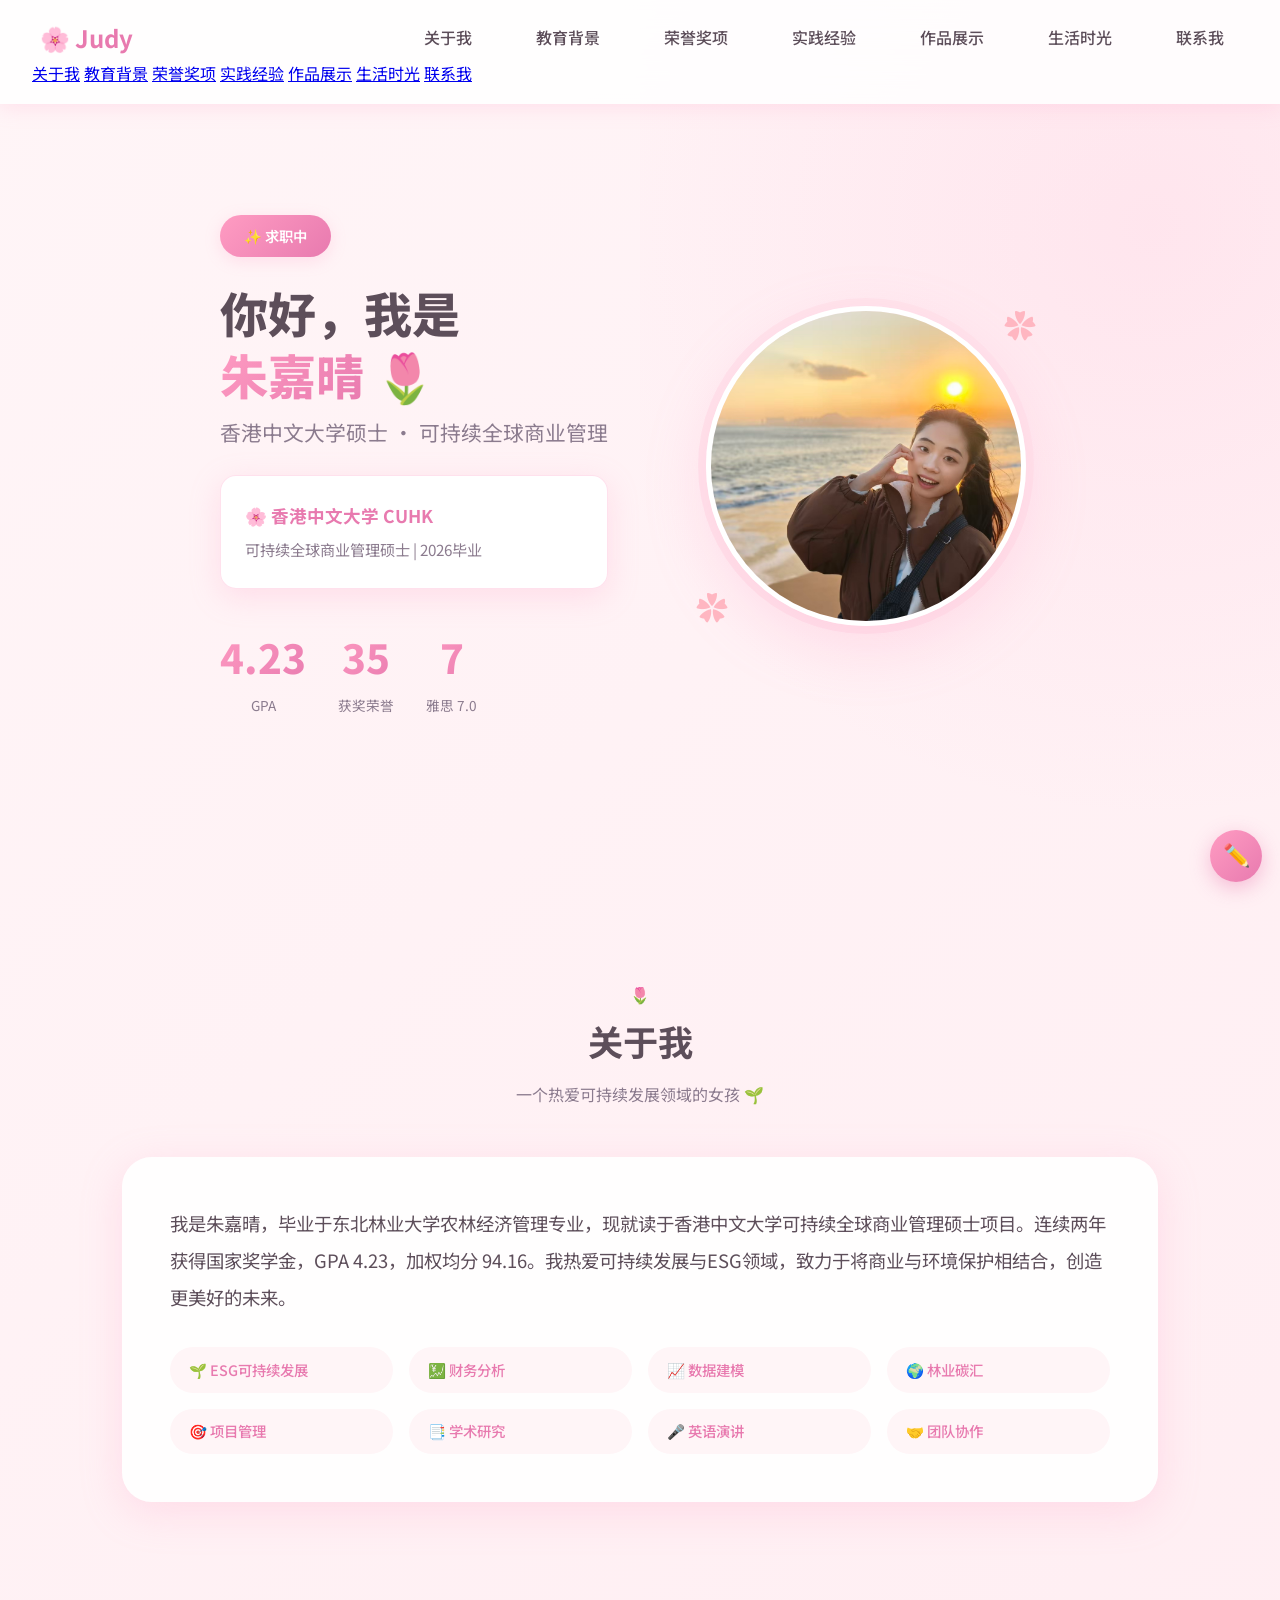
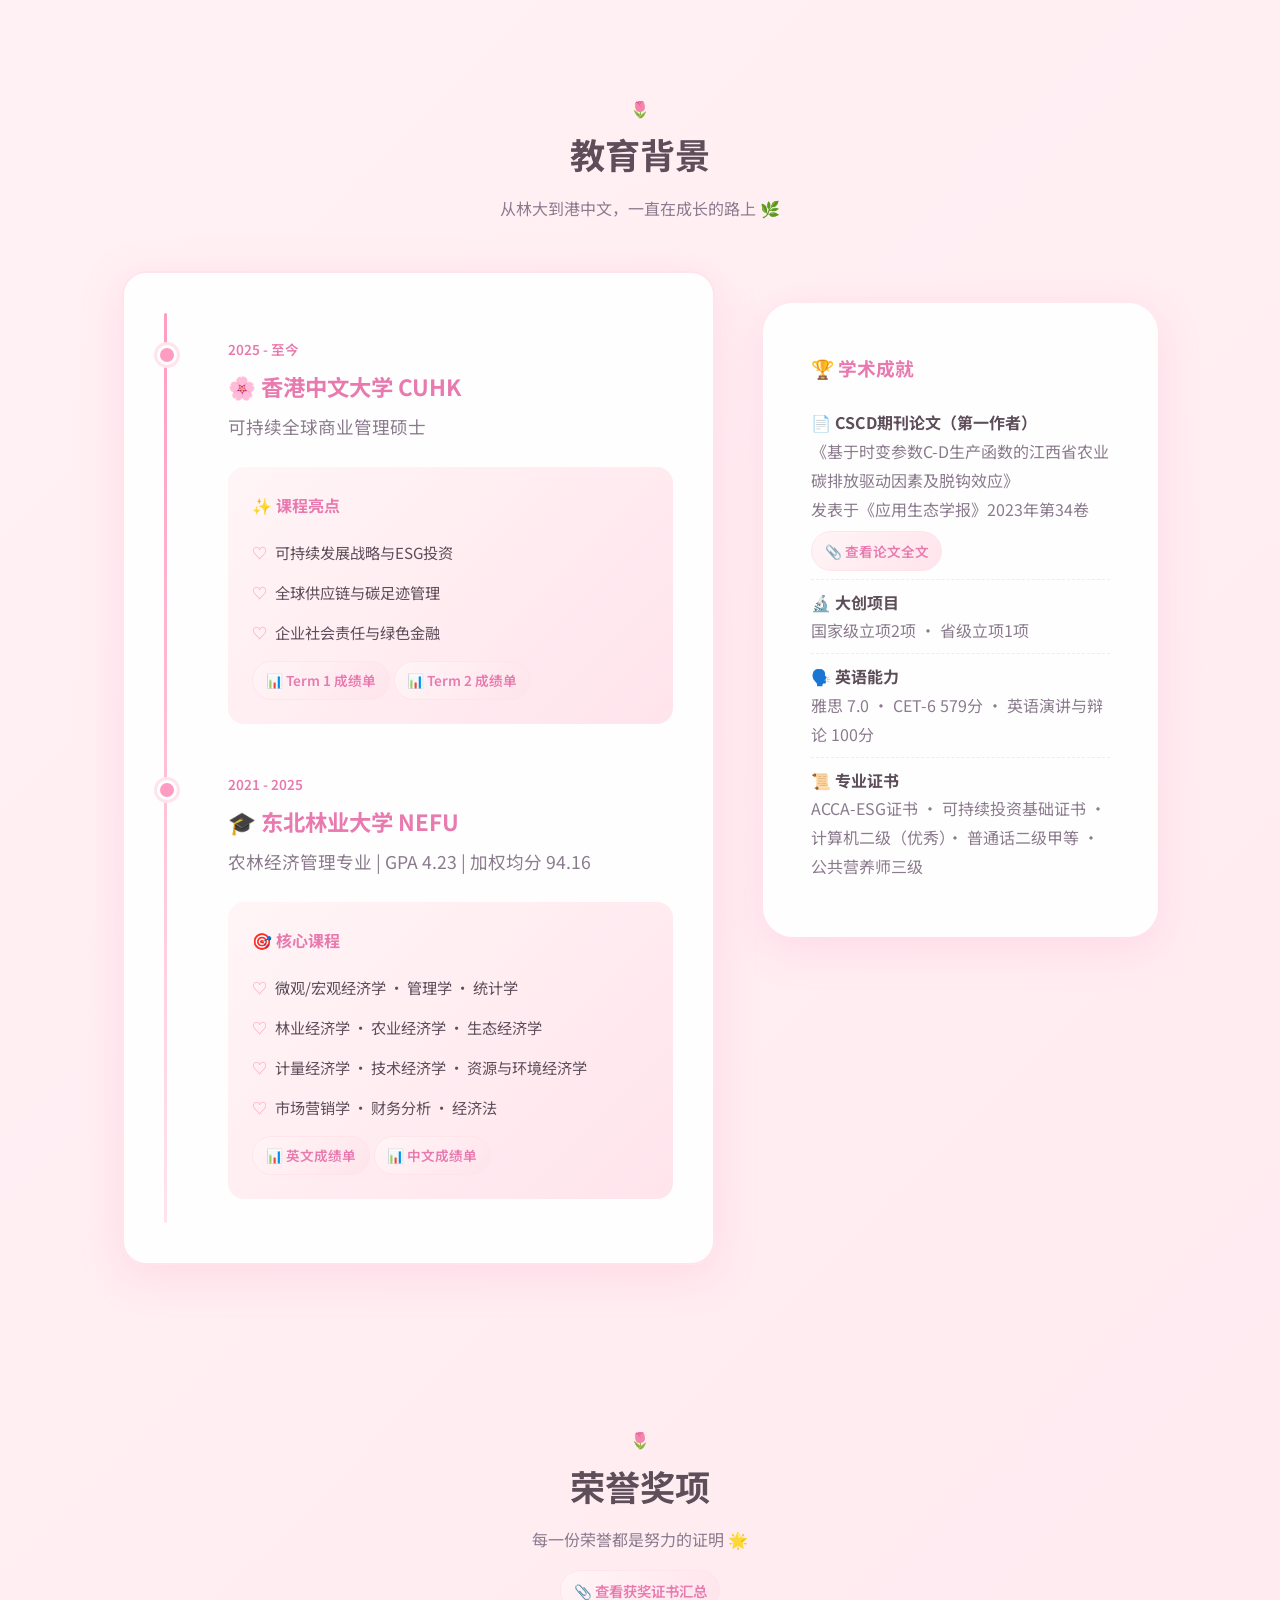
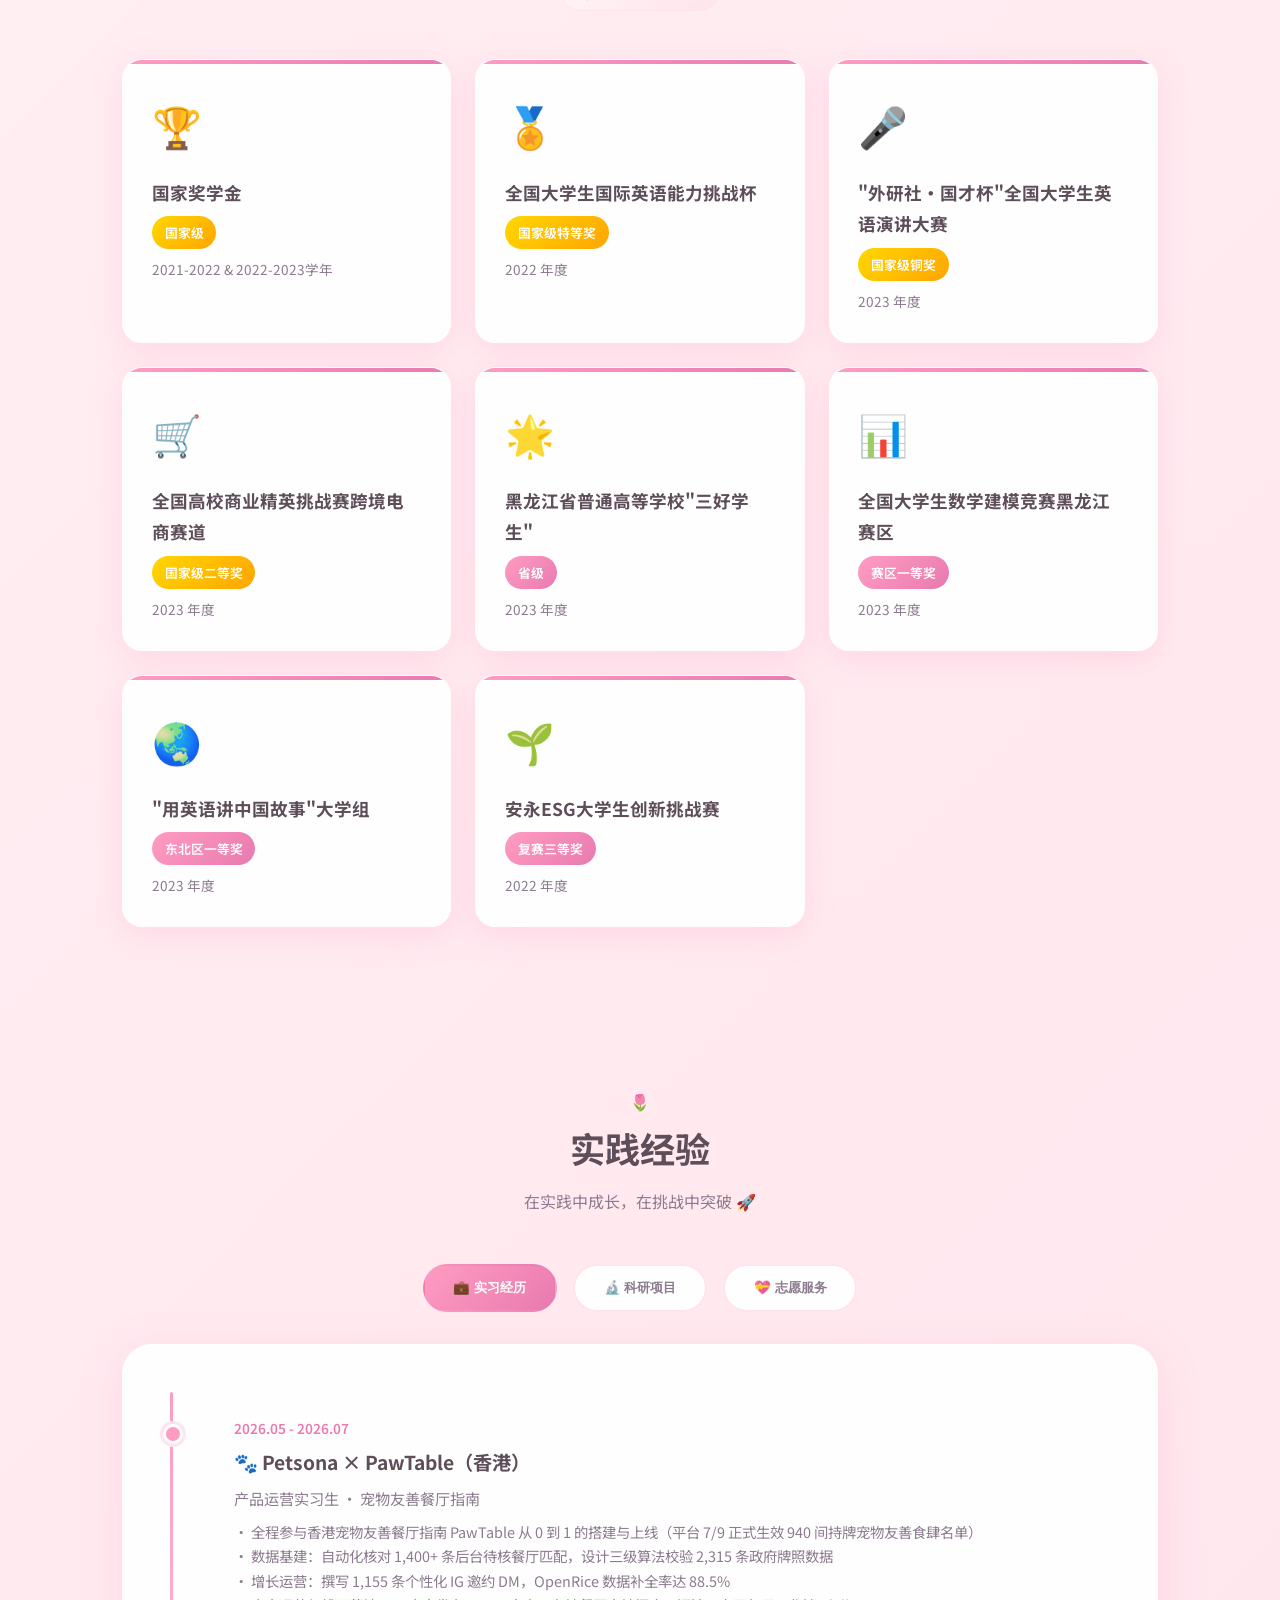
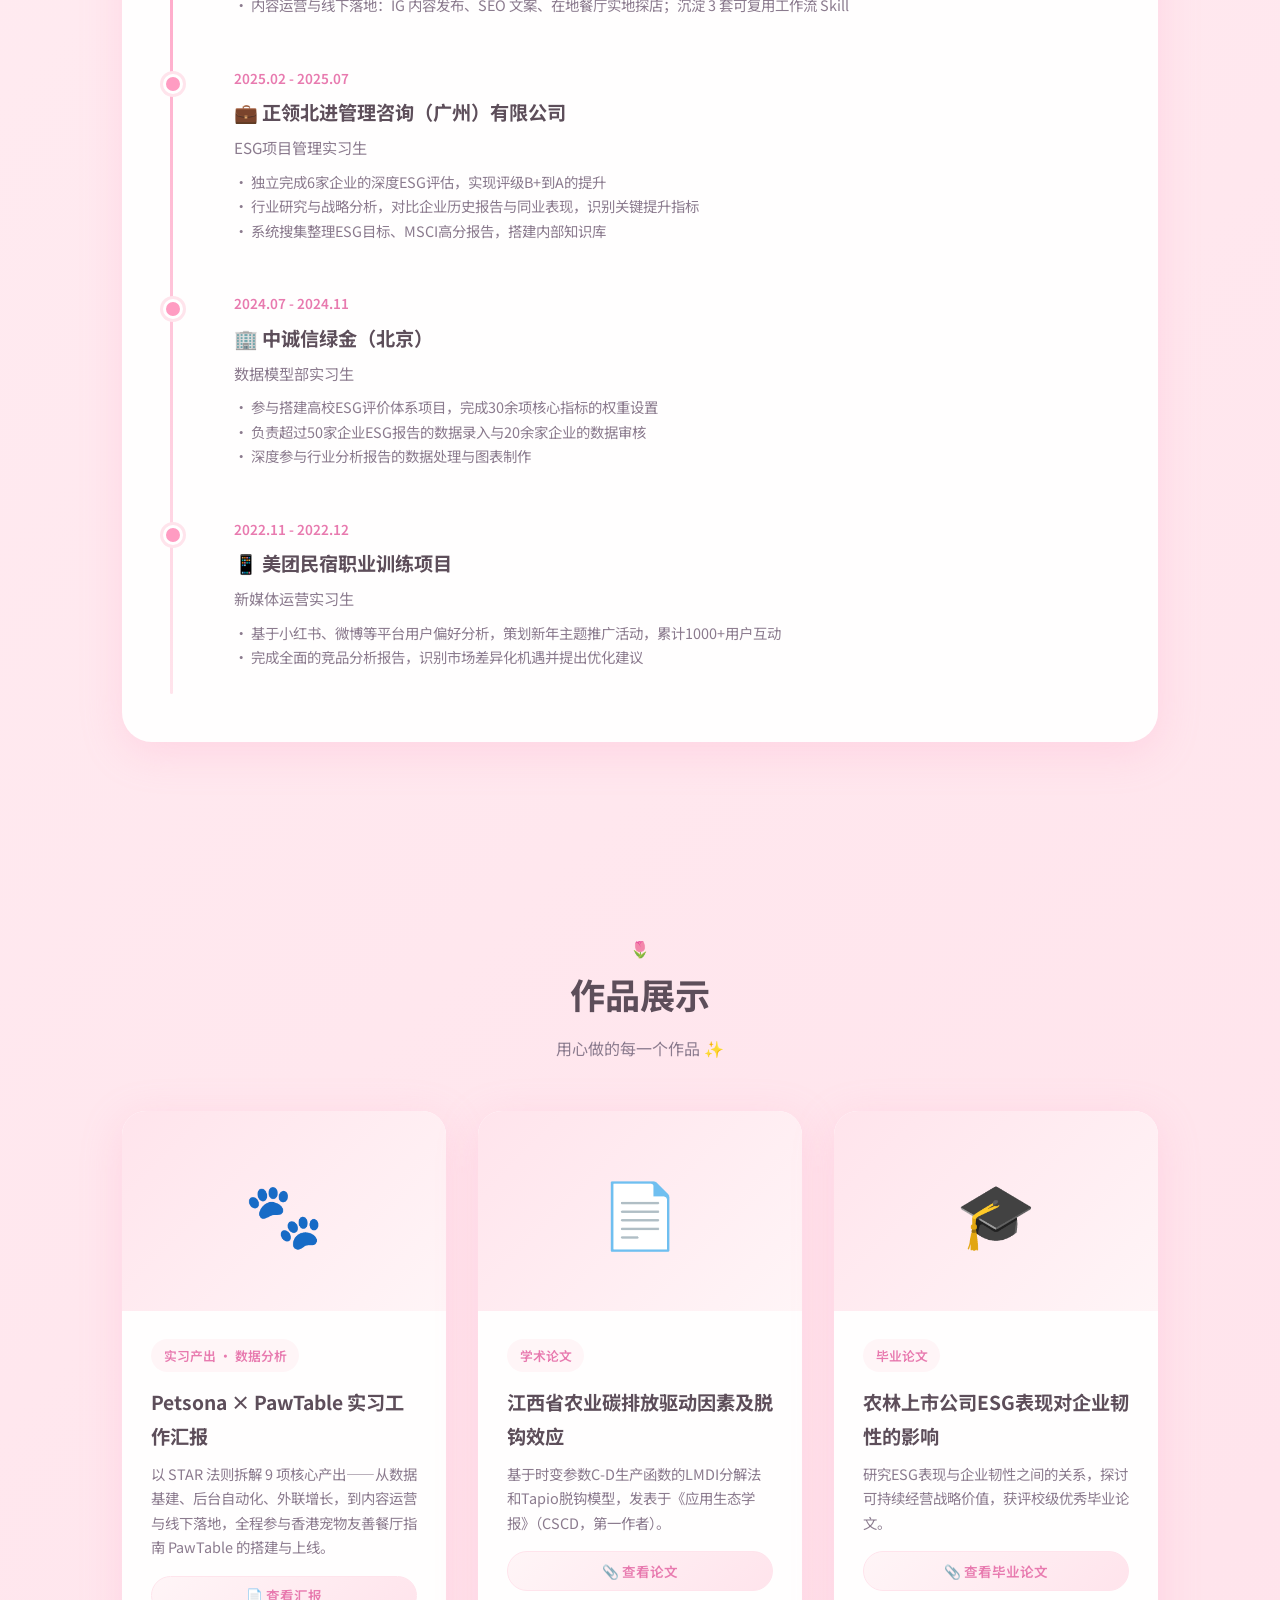
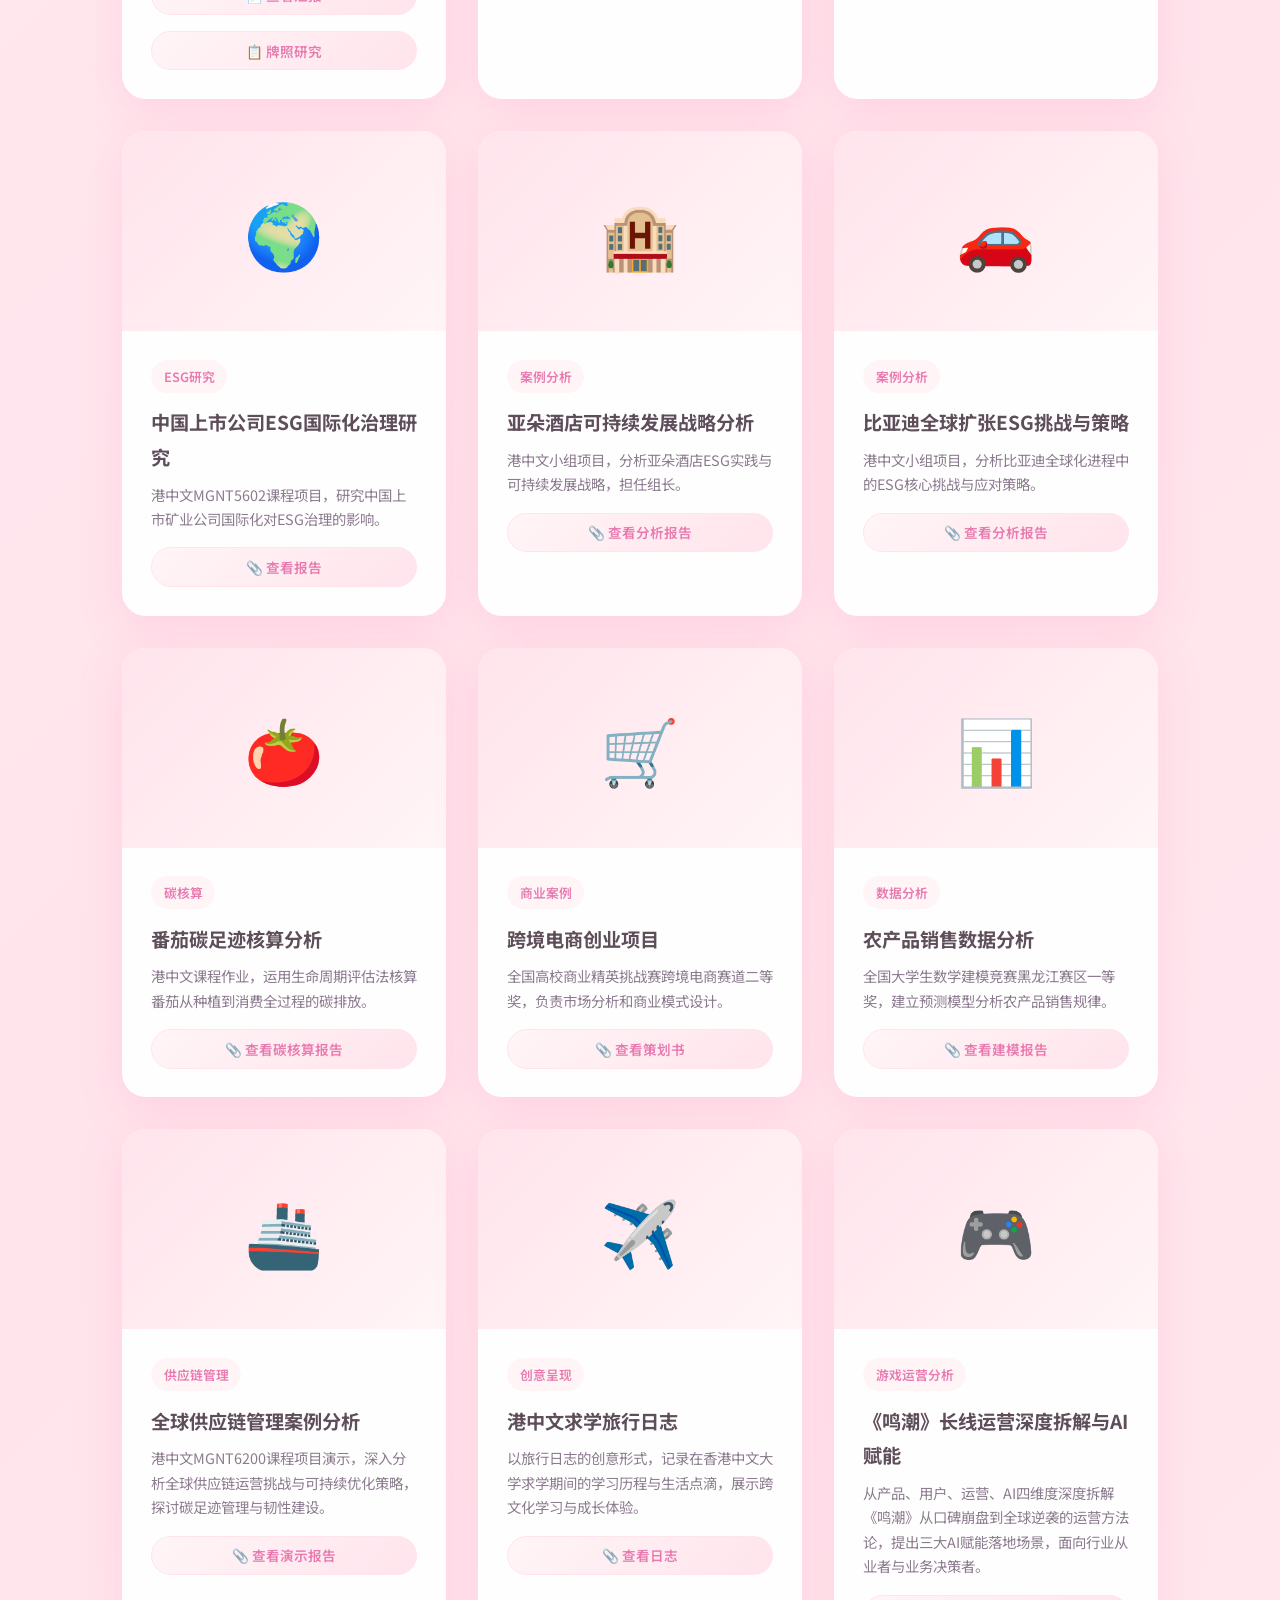
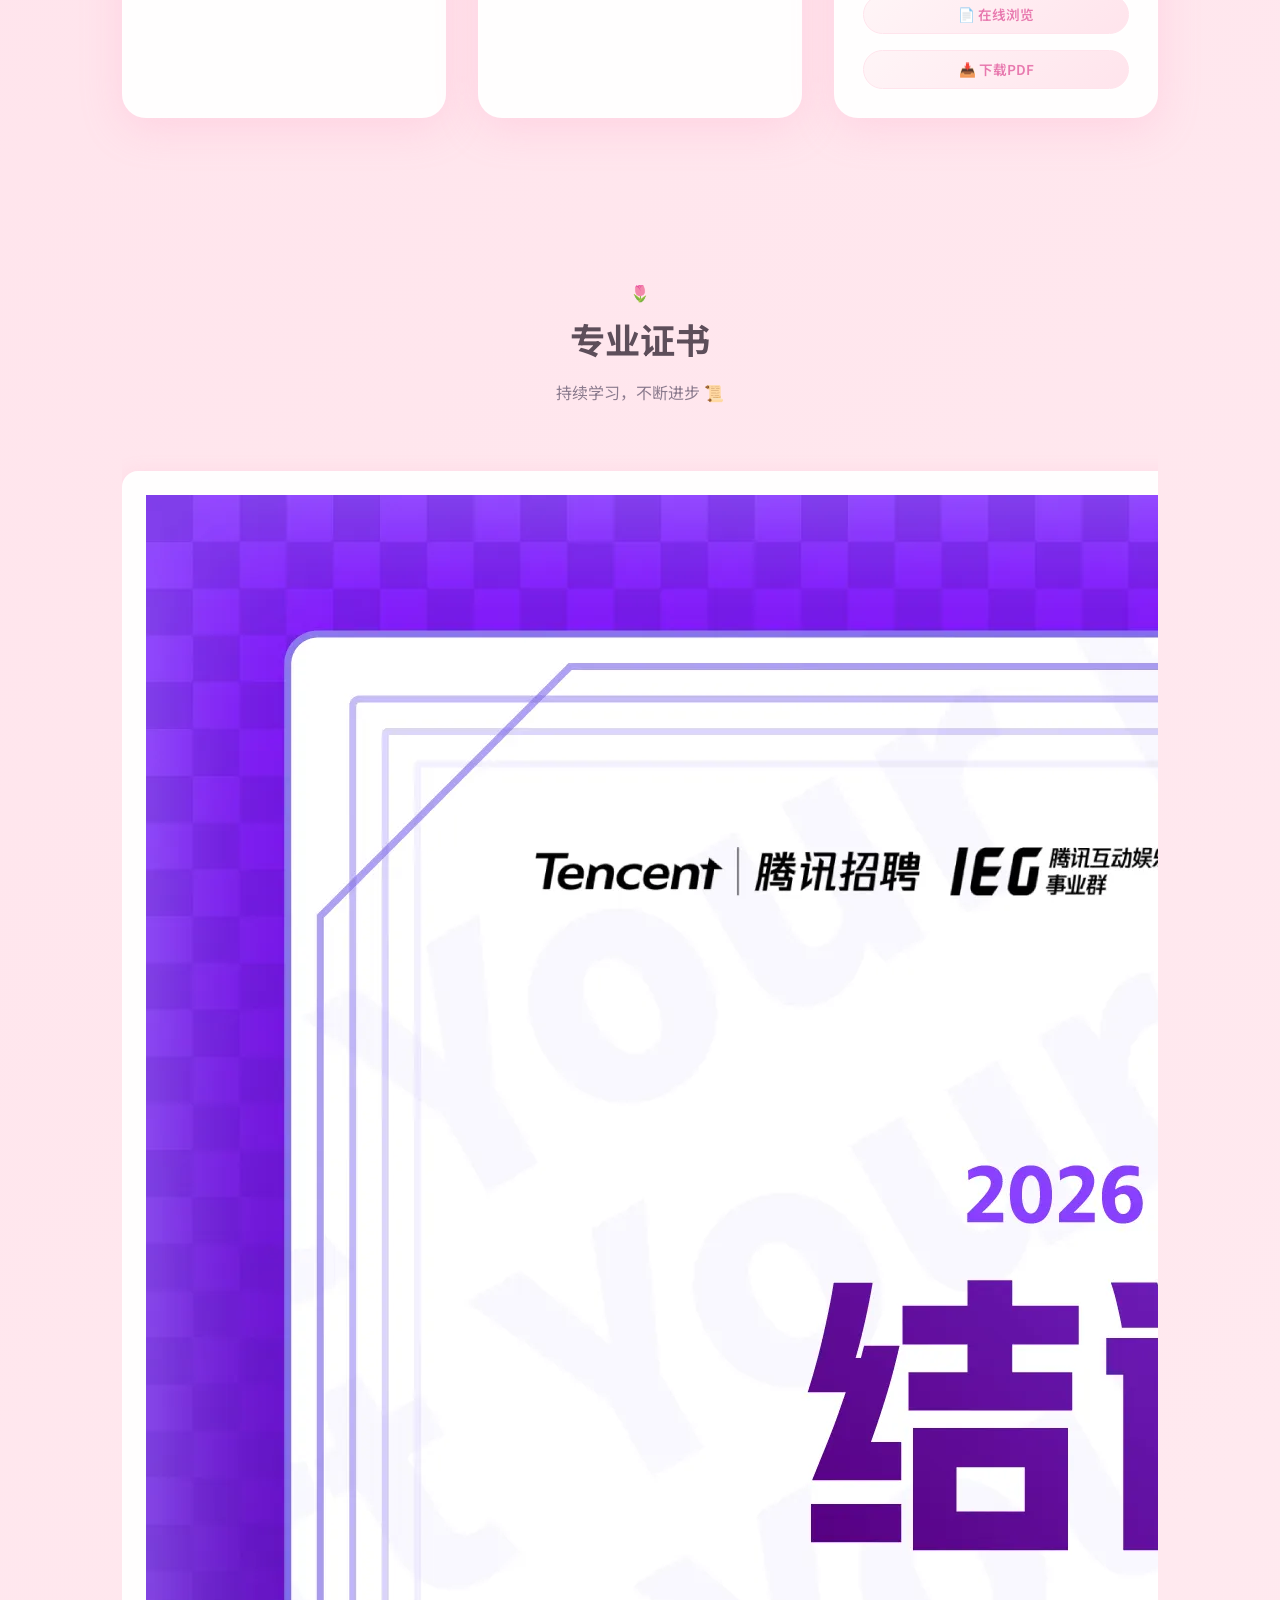
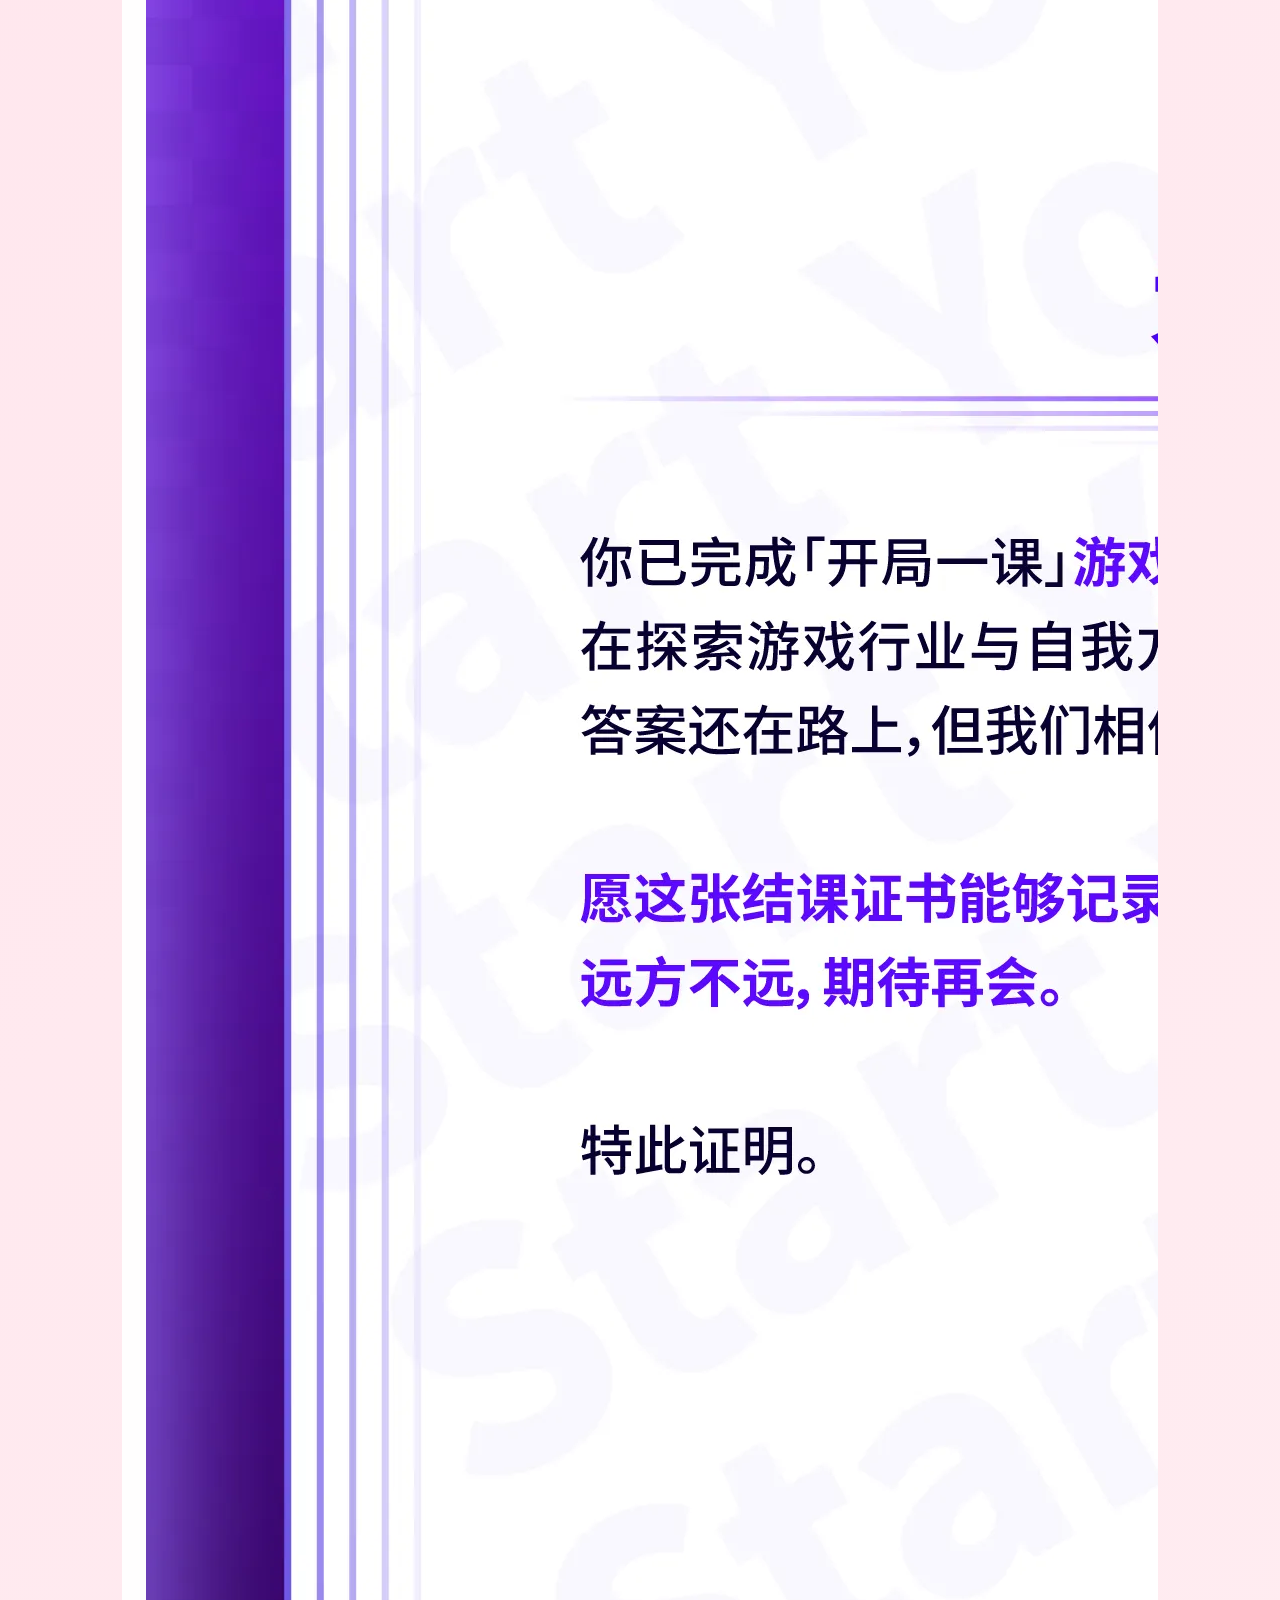
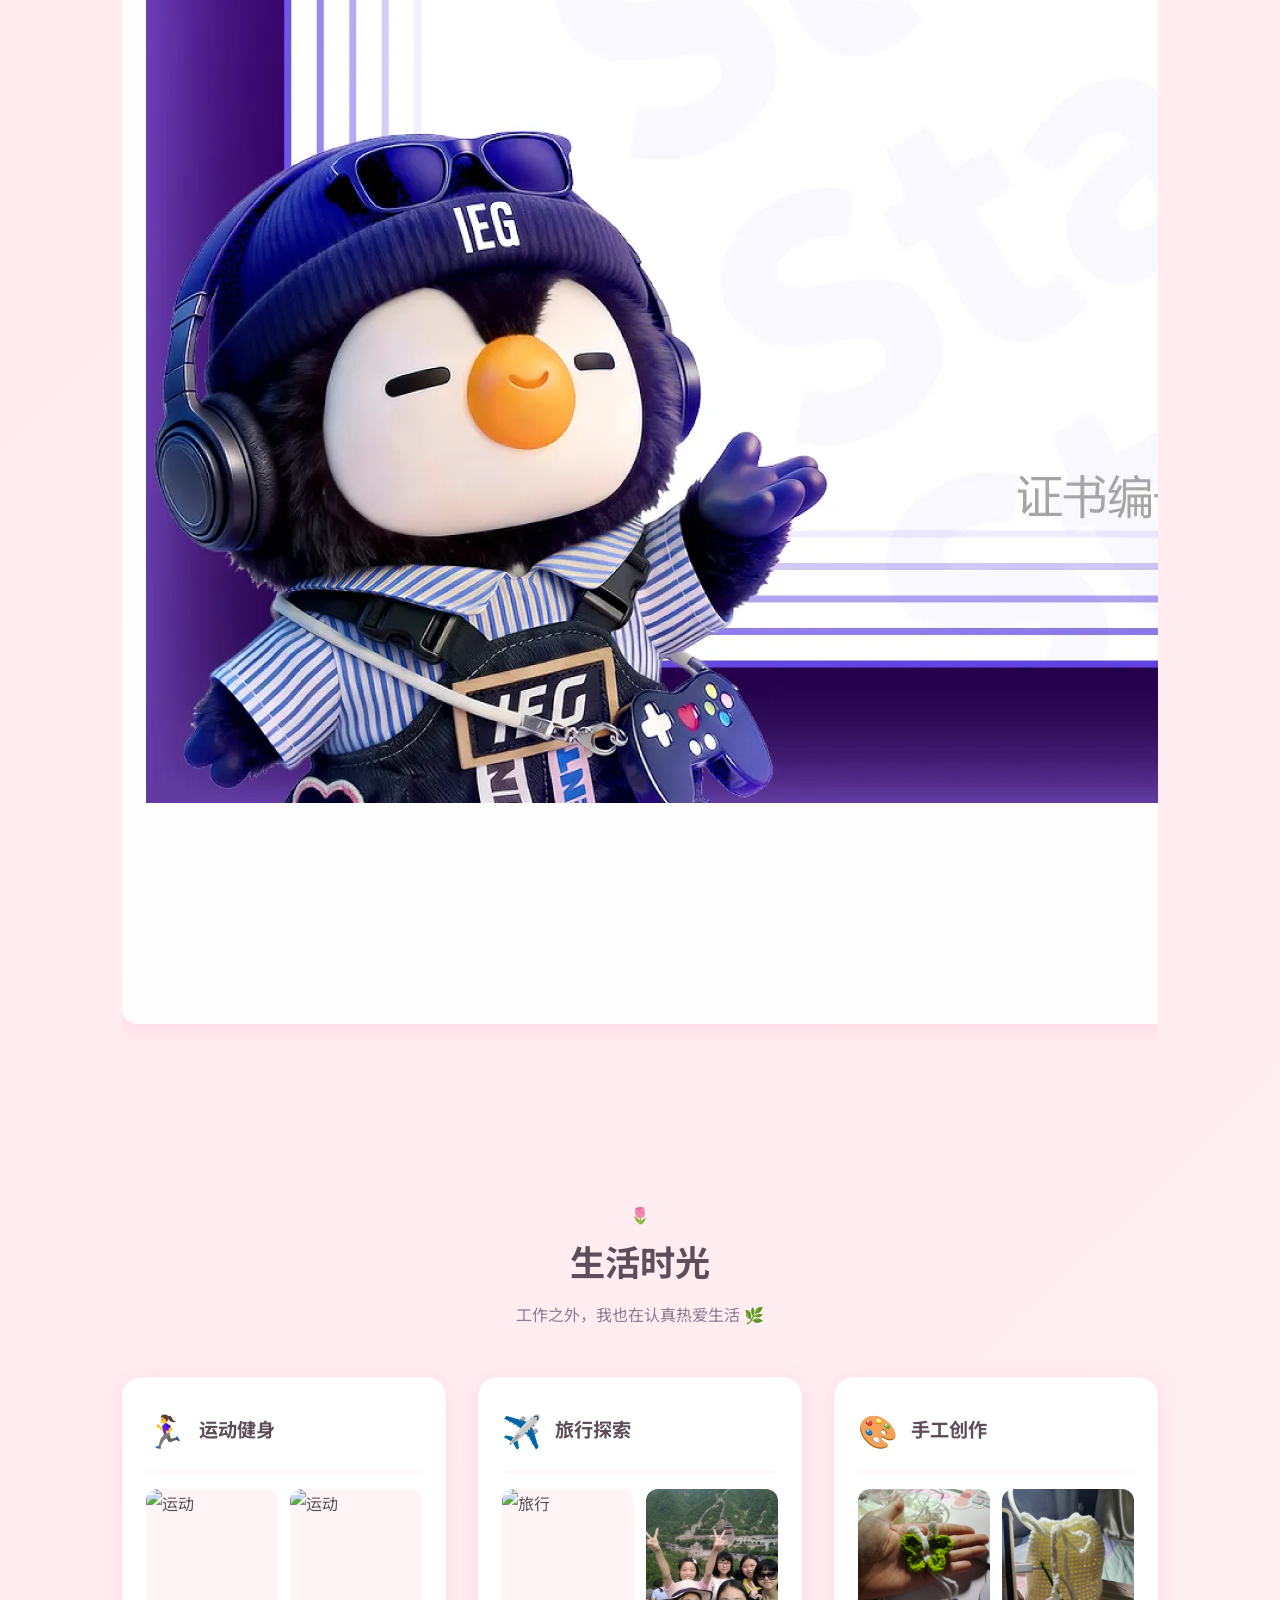
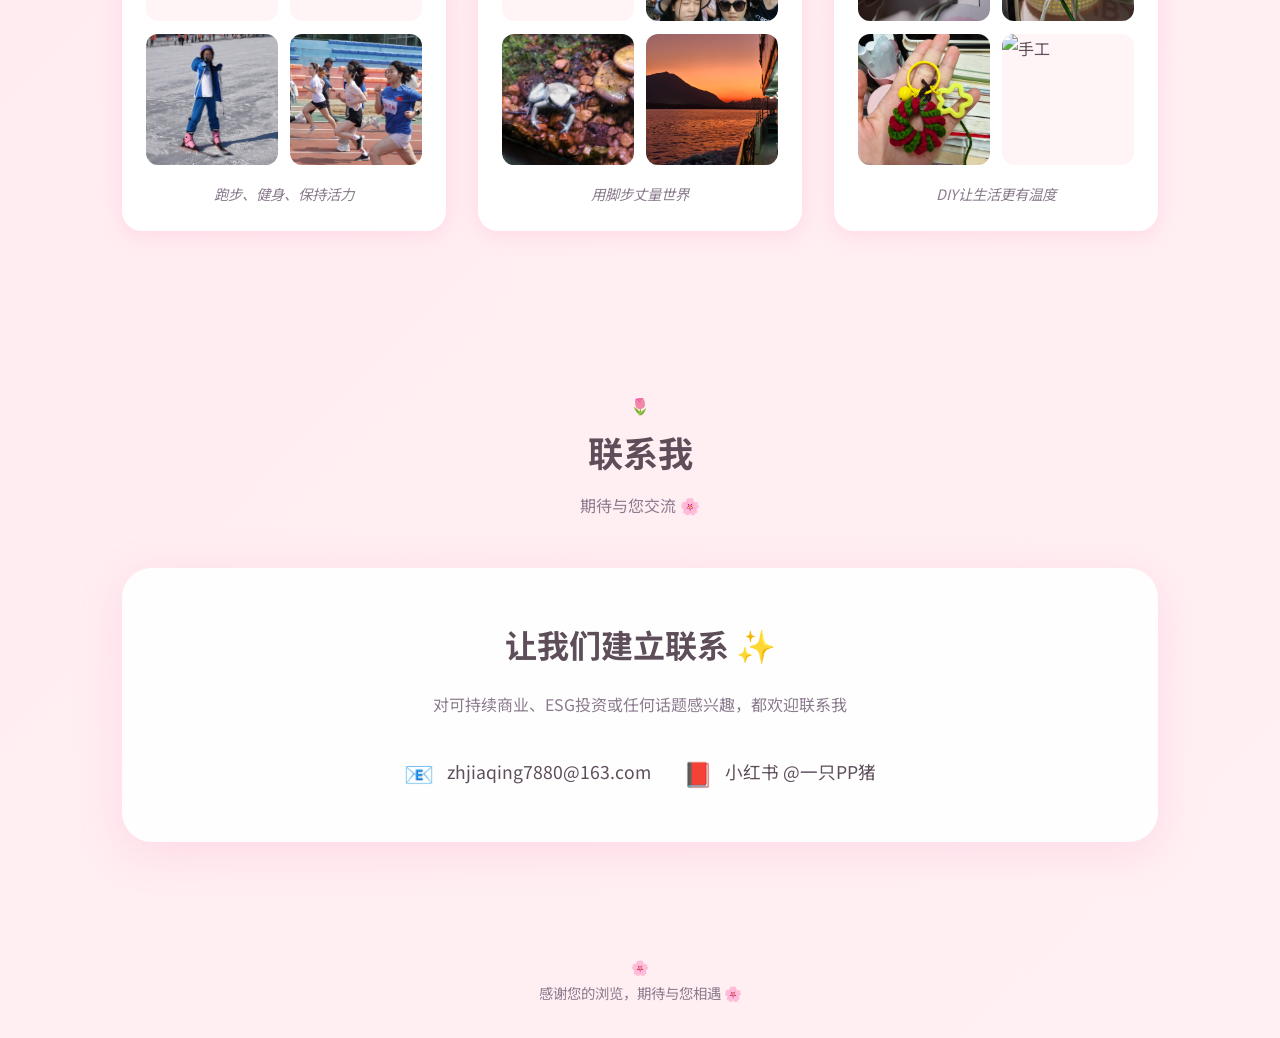
==== commit 8ddfc557: "feat: 添加 Petsona 实习经历与作品卡片" ====
--- a/index.html
+++ b/index.html
@@ -258,6 +258,17 @@
       <div class="experience-content active" id="internship">
         <div class="timeline">
           <div class="timeline-item">
+            <div class="timeline-date">2026.05 - 2026.07</div>
+            <div class="timeline-title">🐾 Petsona × PawTable（香港）</div>
+            <div class="timeline-subtitle">产品运营实习生 · 宠物友善餐厅指南</div>
+            <div class="timeline-desc">
+              • 全程参与香港宠物友善餐厅指南 PawTable 从 0 到 1 的搭建与上线（平台 7/9 正式生效 940 间持牌宠物友善食肆名单）<br>
+              • 数据基建：自动化核对 1,400+ 条后台待核餐厅匹配，设计三级算法校验 2,315 条政府牌照数据<br>
+              • 增长运营：撰写 1,155 条个性化 IG 邀约 DM，OpenRice 数据补全率达 88.5%<br>
+              • 内容运营与线下落地：IG 内容发布、SEO 文案、在地餐厅实地探店；沉淀 3 套可复用工作流 Skill
+            </div>
+          </div>
+          <div class="timeline-item">
             <div class="timeline-date">2025.02 - 2025.07</div>
             <div class="timeline-title">💼 正领北进管理咨询（广州）有限公司</div>
             <div class="timeline-subtitle">ESG项目管理实习生</div>
@@ -355,6 +366,20 @@
       <p>用心做的每一个作品 ✨</p>
     </div>
     <div class="works-grid">
+      <div class="work-card scroll-animate">
+        <div class="work-image">🐾</div>
+        <div class="work-content">
+          <span class="work-category">实习产出 · 数据分析</span>
+          <div class="work-title">Petsona × PawTable 实习工作汇报</div>
+          <div class="work-desc">
+            以 STAR 法则拆解 9 项核心产出——从数据基建、后台自动化、外联增长，到内容运营与线下落地，全程参与香港宠物友善餐厅指南 PawTable 的搭建与上线。
+          </div>
+          <div class="work-links-row">
+            <a href="petsona/petsona-work-report-star.pdf" target="_blank" class="work-link">📄 查看汇报</a>
+            <a href="petsona/寵物食店牌照.pdf" target="_blank" class="work-link">📋 牌照研究</a>
+          </div>
+        </div>
+      </div>
       <div class="work-card scroll-animate">
         <div class="work-image">📄</div>
         <div class="work-content">
